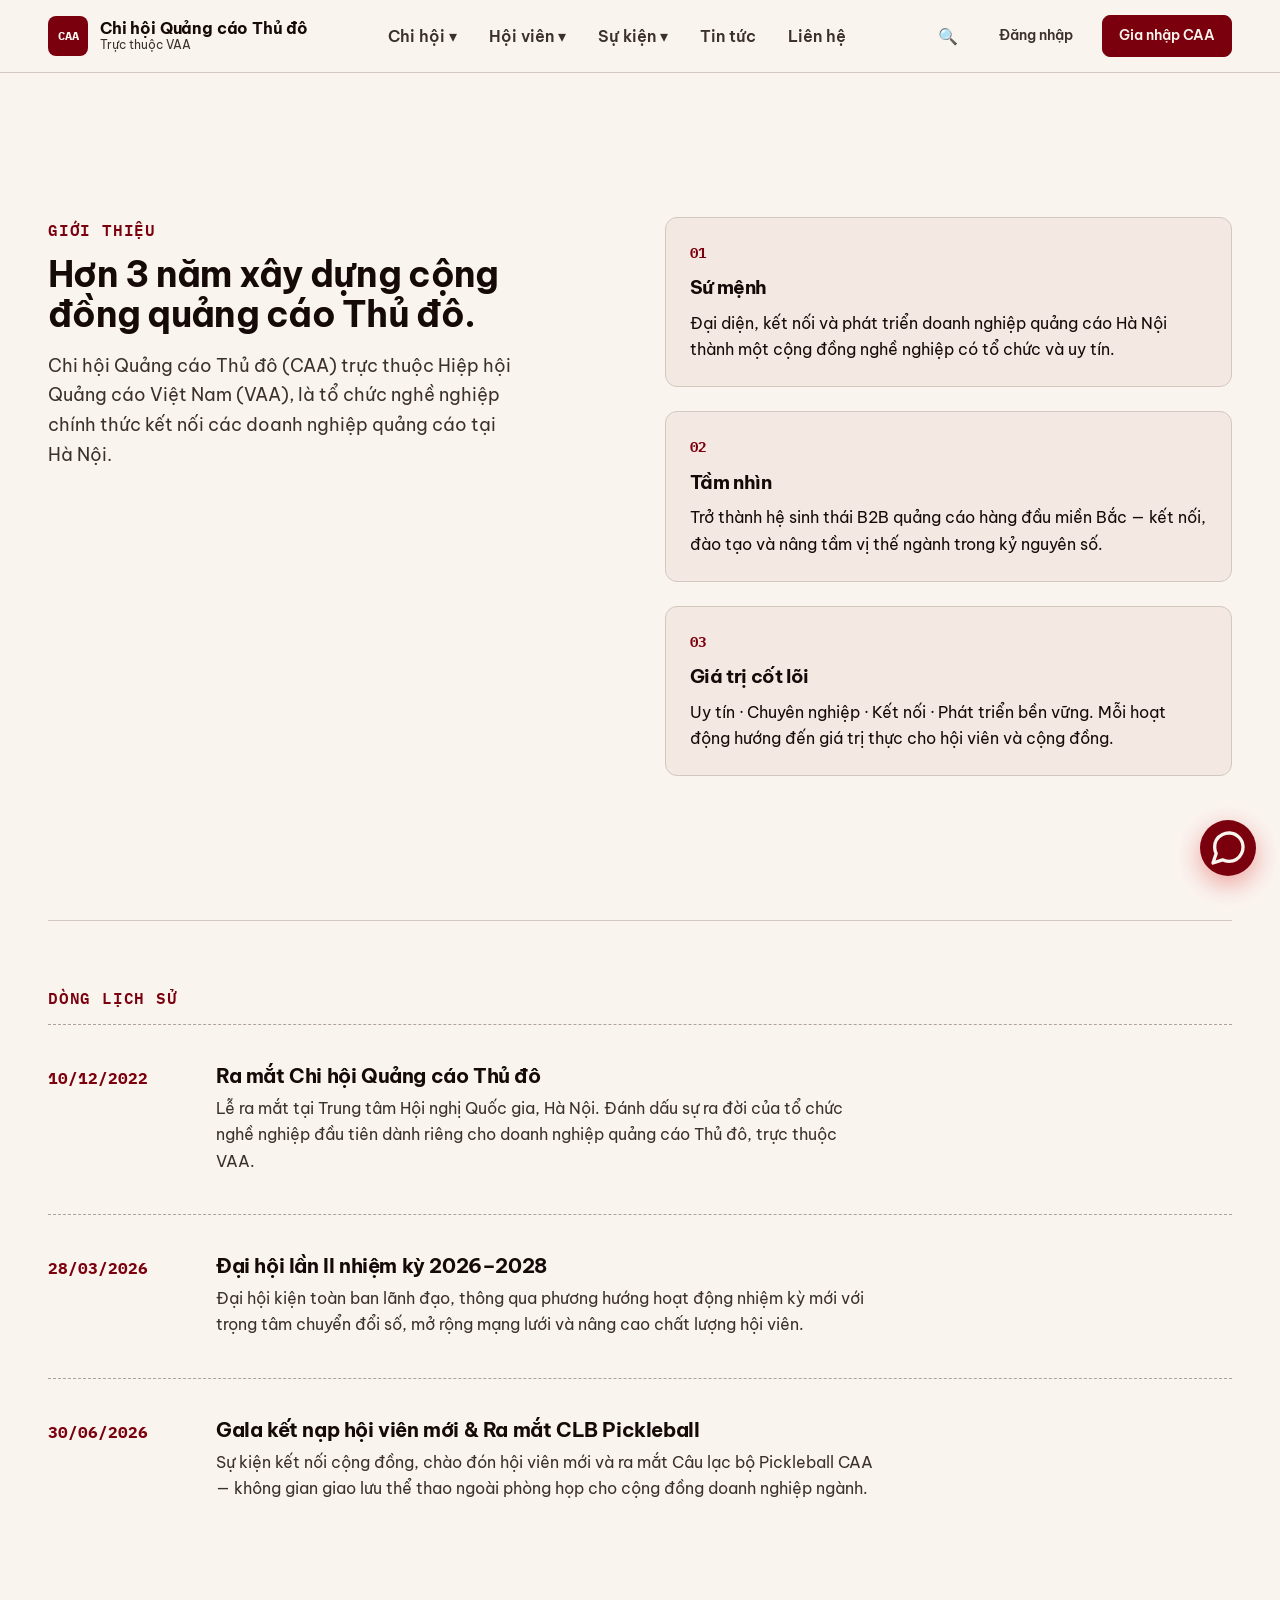
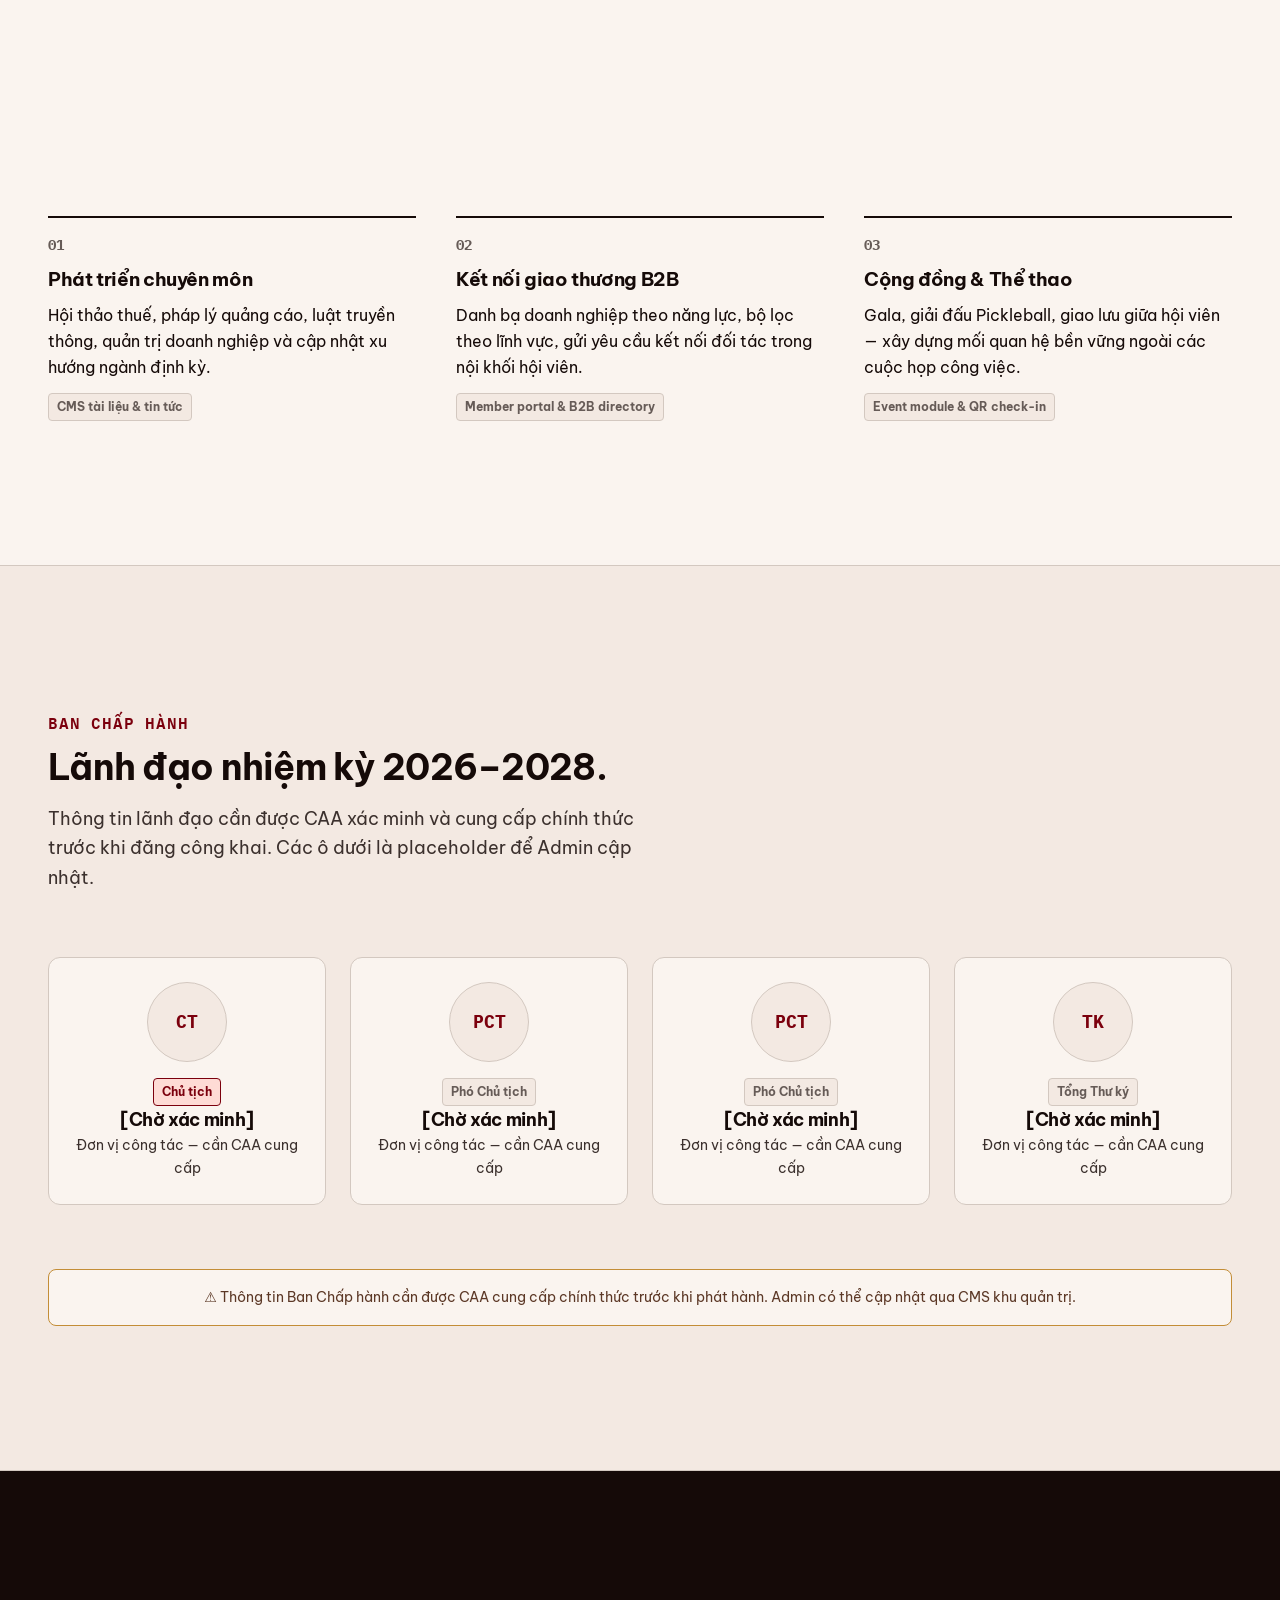
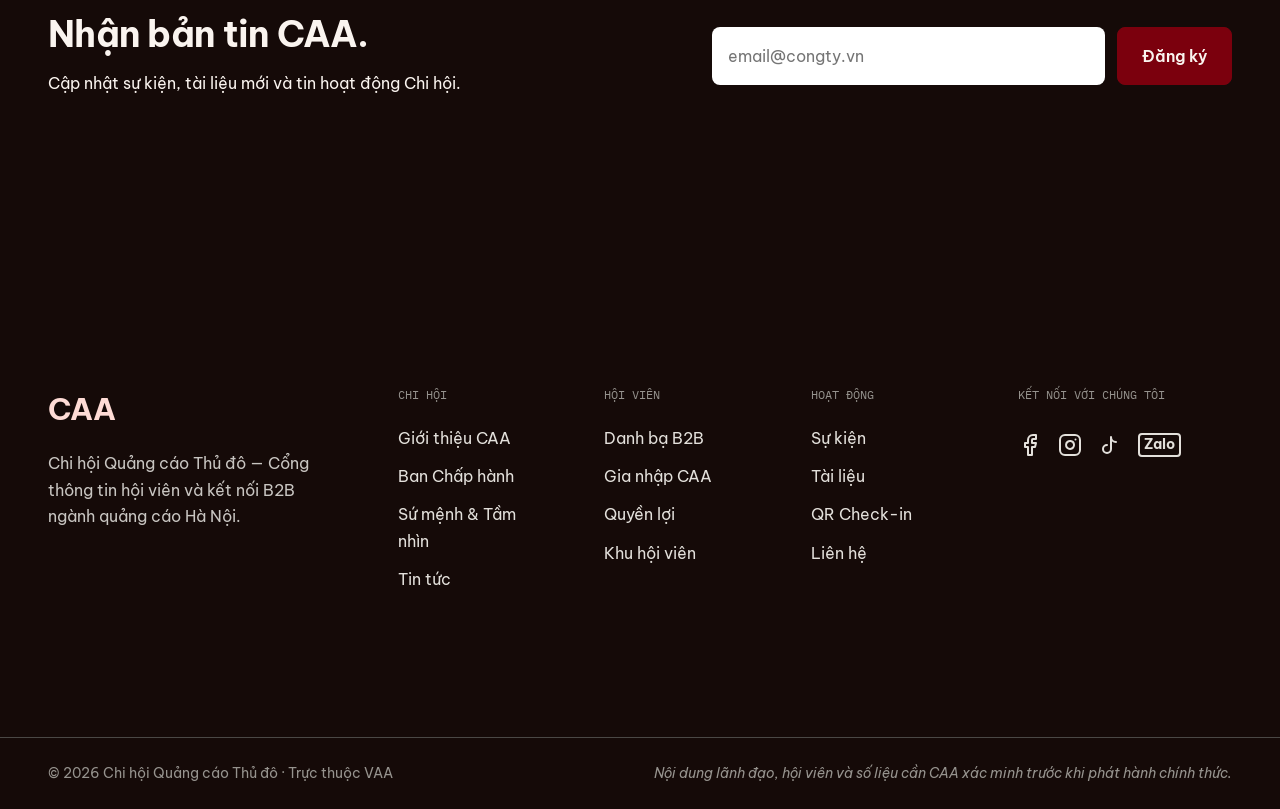
==== about.html @ 28ab3e52 "Initial commit" ====
﻿<!doctype html>
<html lang="vi">
<head>
  <meta charset="utf-8" />
  <meta name="viewport" content="width=device-width, initial-scale=1, viewport-fit=cover" />
  <title>Chi hội Quảng cáo Thủ đô (CAA) — Cổng thông tin & Mạng lưới B2B</title>
  <meta name="description" content="Nền tảng chính thức cho hội viên CAA — đăng ký hội viên, tìm đối tác B2B, quản lý sự kiện và tài liệu nội bộ ngành quảng cáo Hà Nội." />
  
  <meta property="og:title" content="Chi hội Quảng cáo Thủ đô (CAA)" />
  <meta property="og:description" content="Kết nối cộng đồng doanh nghiệp quảng cáo tại Thủ đô qua mạng lưới hội viên B2B." />
  <link rel="preconnect" href="https://fonts.googleapis.com" />
  <link rel="preconnect" href="https://fonts.gstatic.com" crossorigin />
  <link rel="preload" href="https://fonts.googleapis.com/css2?family=Be+Vietnam+Pro:wght@400;500;600;700&family=IBM+Plex+Mono:wght@500;600&family=Newsreader:opsz,wght@6..72,500;6..72,700&display=swap" as="style" />
  <link rel="stylesheet" href="https://fonts.googleapis.com/css2?family=Be+Vietnam+Pro:wght@400;500;600;700&family=IBM+Plex+Mono:wght@500;600&family=Newsreader:opsz,wght@6..72,500;6..72,700&display=swap" media="print" onload="this.media='all'" />
  <noscript><link rel="stylesheet" href="https://fonts.googleapis.com/css2?family=Be+Vietnam+Pro:wght@400;500;600;700&family=IBM+Plex+Mono:wght@500;600&family=Newsreader:opsz,wght@6..72,500;6..72,700&display=swap" /></noscript>
  
  <link rel="stylesheet" href="assets/css/tokens.min.css" />
  <link rel="stylesheet" href="assets/css/styles.min.css" />
  <script type="application/ld+json">
    {
      "@context": "https://schema.org",
      "@type": "Organization",
      "name": "Chi hội Quảng cáo Thủ đô",
      "alternateName": "CAA",
      "parentOrganization": {
        "@type": "Organization",
        "name": "Hiệp hội Quảng cáo Việt Nam"
      },
      "areaServed": "Hà Nội, Việt Nam",
      "description": "Tổ chức kết nối cộng đồng doanh nghiệp quảng cáo tại Thủ đô."
    }
  </script>
</head>
<body data-role="guest">

  <header class="nav" id="site-nav" data-nav>
    <div class="nav-inner page-wrap">
      <!-- Logo -->
      <a class="nav-brand" href="index.html" aria-label="Chi hội Quảng cáo Thủ đô">
        <span class="brand-logo" aria-hidden="true">CAA</span>
        <span class="brand-name">
          <strong>Chi hội Quảng cáo Thủ đô</strong>
          <span class="brand-sub">Trực thuộc VAA</span>
        </span>
      </a>

      <!-- Desktop Nav -->
      <nav class="nav-links" aria-label="Điều hướng chính">
        <button class="nav-link" type="button" data-mega="about" aria-expanded="false" aria-haspopup="true">Chi hội ▾</button>
        <button class="nav-link" type="button" data-mega="members" aria-expanded="false" aria-haspopup="true">Hội viên ▾</button>
        <button class="nav-link" type="button" data-mega="events" aria-expanded="false" aria-haspopup="true">Sự kiện ▾</button>
        <a class="nav-link" href="news.html">Tin tức</a>
        <a class="nav-link" href="contact.html">Liên hệ</a>
      </nav>

      <!-- Nav End -->
      <div class="nav-end">
        <button class="search-btn btn btn-ghost btn-icon" type="button" aria-label="Tìm kiếm" data-open-search>🔍</button>
        <button class="login-btn btn btn-ghost btn-sm" type="button" data-open-login>Đăng nhập</button>
        <a class="btn btn-primary btn-sm join-btn" href="join.html">Gia nhập CAA</a>
        <button class="mobile-toggle btn btn-ghost btn-icon" type="button" aria-label="Menu" aria-expanded="false" aria-controls="mobile-drawer">☰</button>
      </div>
    </div>

    <!-- Mega: Chi hội -->
    <div class="mega" data-mega-panel="about" hidden>
      <div class="mega-inner page-wrap">
        <div class="mega-col">
          <p class="mega-col-head">Tổ chức</p>
          <a class="mega-item" href="about.html">
            <span class="mega-item-icon">LS</span>
            <span><strong>Lịch sử CAA</strong><small>Ra mắt 2022 · Đại hội II 2026</small></span>
          </a>
          <a class="mega-item" href="about.html#leadership">
            <span class="mega-item-icon">BCH</span>
            <span><strong>Ban Chấp hành</strong><small>Lãnh đạo nhiệm kỳ 2026–2028</small></span>
          </a>
          <a class="mega-item" href="about.html#mission">
            <span class="mega-item-icon">SM</span>
            <span><strong>Sứ mệnh & Tầm nhìn</strong><small>Ba trụ cột hoạt động</small></span>
          </a>
        </div>
        <div class="mega-col">
          <p class="mega-col-head">Hoạt động</p>
          <a class="mega-item" href="news.html">
            <span class="mega-item-icon">TN</span>
            <span><strong>Tin Chi hội</strong><small>Hoạt động, phong trào, hội thảo</small></span>
          </a>
          <a class="mega-item" href="events.html">
            <span class="mega-item-icon">SK</span>
            <span><strong>Sự kiện nổi bật</strong><small>Pickleball, Gala, Đại hội</small></span>
          </a>
        </div>
        <div class="mega-feature">
          <strong>Đại hội lần II · 2026–2028</strong>
          <span>Nhiệm kỳ mới với trọng tâm chuyển đổi số và mở rộng mạng lưới hội viên B2B.</span>
        </div>
      </div>
    </div>

    <!-- Mega: Hội viên -->
    <div class="mega" data-mega-panel="members" hidden>
      <div class="mega-inner page-wrap">
        <div class="mega-col">
          <p class="mega-col-head">Danh bạ</p>
          <a class="mega-item" href="directory.html">
            <span class="mega-item-icon">B2B</span>
            <span><strong>Danh bạ B2B</strong><small>Lọc theo OOH, Digital, In ấn, Event</small></span>
          </a>
          <a class="mega-item" href="portal.html">
            <span class="mega-item-icon">ID</span>
            <span><strong>Khu hội viên</strong><small>Dashboard, hồ sơ, tài liệu nội bộ</small></span>
          </a>
        </div>
        <div class="mega-col">
          <p class="mega-col-head">Gia nhập</p>
          <a class="mega-item" href="join.html">
            <span class="mega-item-icon">GN</span>
            <span><strong>Đăng ký hội viên</strong><small>Form nhiều bước, tự chuyển khi hợp lệ</small></span>
          </a>
          <a class="mega-item" href="join.html#benefits">
            <span class="mega-item-icon">QL</span>
            <span><strong>Quyền lợi hội viên</strong><small>6 nhóm quyền lợi thiết thực</small></span>
          </a>
        </div>
        <div class="mega-feature">
          <strong>Danh bạ B2B nội khối</strong>
          <span>Hội viên đăng nhập để xem thông tin liên hệ đầy đủ và gửi yêu cầu kết nối đối tác.</span>
        </div>
      </div>
    </div>

    <!-- Mega: Sự kiện -->
    <div class="mega" data-mega-panel="events" hidden>
      <div class="mega-inner page-wrap">
        <div class="mega-col">
          <p class="mega-col-head">Sự kiện</p>
          <a class="mega-item" href="events.html">
            <span class="mega-item-icon">LCH</span>
            <span><strong>Lịch sự kiện</strong><small>Hội thảo, Đại hội, Gala, Pickleball</small></span>
          </a>
          <a class="mega-item" href="events.html#checkin">
            <span class="mega-item-icon">QR</span>
            <span><strong>QR Check-in</strong><small>Mô phỏng check-in tại sự kiện</small></span>
          </a>
        </div>
        <div class="mega-col">
          <p class="mega-col-head">Sau sự kiện</p>
          <a class="mega-item" href="news.html">
            <span class="mega-item-icon">ALB</span>
            <span><strong>Album hoạt động</strong><small>Hình ảnh và nội dung sau sự kiện</small></span>
          </a>
          <a class="mega-item" href="docs.html">
            <span class="mega-item-icon">TL</span>
            <span><strong>Tài liệu sự kiện</strong><small>Slide, video, tài liệu tham khảo</small></span>
          </a>
        </div>
        <div class="mega-feature">
          <strong>QR Check-in thông minh</strong>
          <span>Mỗi đăng ký nhận mã QR riêng. Event Staff quét mã, hệ thống ghi nhận và audit log.</span>
        </div>
      </div>
    </div>

    <!-- Mobile Drawer -->
    <div class="mobile-drawer" id="mobile-drawer" hidden>
        <nav aria-label="Menu di động">
          <details class="mobile-nav-group">
            <summary>Chi hội</summary>
            <div class="mobile-nav-sub">
              <a href="about.html">Lịch sử CAA</a>
              <a href="about.html#leadership">Ban Chấp hành</a>
              <a href="about.html#mission">Sứ mệnh & Tầm nhìn</a>
            </div>
          </details>
          <details class="mobile-nav-group">
            <summary>Hội viên</summary>
            <div class="mobile-nav-sub">
              <a href="directory.html">Danh bạ B2B</a>
              <a href="join.html">Gia nhập CAA</a>
              <a href="join.html#benefits">Quyền lợi hội viên</a>
              <a href="portal.html">Khu vực nội bộ</a>
            </div>
          </details>
          <details class="mobile-nav-group">
            <summary>Hoạt động & Sự kiện</summary>
            <div class="mobile-nav-sub">
              <a href="events.html">Sự kiện nổi bật</a>
              <a href="news.html">Tin tức Chi hội</a>
              <a href="docs.html">Tài liệu chuyên ngành</a>
            </div>
          </details>
          <a href="contact.html">Liên hệ Ban thư ký</a>
          <button type="button" data-open-login class="btn btn-secondary btn-wide" style="margin-top: 1rem;">Đăng nhập</button>
        </nav>
      </div>
  </header>
  <div class="nav-scrim" data-scrim hidden></div>

  <main id="main">
<section class="section" id="about">
      <div class="page-wrap">
        <div class="about-grid">
          <div class="about-left">
            <span class="section-label" data-reveal>Giới thiệu</span>
            <h2 class="section-title" data-reveal data-delay="1">Hơn 3 năm xây dựng cộng đồng quảng cáo Thủ đô.</h2>
            <p class="section-desc" data-reveal data-delay="2">Chi hội Quảng cáo Thủ đô (CAA) trực thuộc Hiệp hội Quảng cáo Việt Nam (VAA), là tổ chức nghề nghiệp chính thức kết nối các doanh nghiệp quảng cáo tại Hà Nội.</p>
          </div>
          <div class="about-right" id="mission">
            <div class="mission-trio">
              <article class="mission-card" data-reveal data-delay="1">
                <span class="mission-icon">01</span>
                <h3>Sứ mệnh</h3>
                <p>Đại diện, kết nối và phát triển doanh nghiệp quảng cáo Hà Nội thành một cộng đồng nghề nghiệp có tổ chức và uy tín.</p>
              </article>
              <article class="mission-card" data-reveal data-delay="2">
                <span class="mission-icon">02</span>
                <h3>Tầm nhìn</h3>
                <p>Trở thành hệ sinh thái B2B quảng cáo hàng đầu miền Bắc — kết nối, đào tạo và nâng tầm vị thế ngành trong kỷ nguyên số.</p>
              </article>
              <article class="mission-card" data-reveal data-delay="3">
                <span class="mission-icon">03</span>
                <h3>Giá trị cốt lõi</h3>
                <p>Uy tín · Chuyên nghiệp · Kết nối · Phát triển bền vững. Mỗi hoạt động hướng đến giá trị thực cho hội viên và cộng đồng.</p>
              </article>
            </div>
          </div>
        </div>

        <div class="timeline-block" data-reveal>
          <p class="section-label">Dòng lịch sử</p>
          <ol class="timeline-list">
            <li class="tl-item">
              <span class="tl-date tnum">10/12/2022</span>
              <div class="tl-body">
                <h4>Ra mắt Chi hội Quảng cáo Thủ đô</h4>
                <p>Lễ ra mắt tại Trung tâm Hội nghị Quốc gia, Hà Nội. Đánh dấu sự ra đời của tổ chức nghề nghiệp đầu tiên dành riêng cho doanh nghiệp quảng cáo Thủ đô, trực thuộc VAA.</p>
              </div>
            </li>
            <li class="tl-item">
              <span class="tl-date tnum">28/03/2026</span>
              <div class="tl-body">
                <h4>Đại hội lần II nhiệm kỳ 2026–2028</h4>
                <p>Đại hội kiện toàn ban lãnh đạo, thông qua phương hướng hoạt động nhiệm kỳ mới với trọng tâm chuyển đổi số, mở rộng mạng lưới và nâng cao chất lượng hội viên.</p>
              </div>
            </li>
            <li class="tl-item">
              <span class="tl-date tnum">30/06/2026</span>
              <div class="tl-body">
                <h4>Gala kết nạp hội viên mới & Ra mắt CLB Pickleball</h4>
                <p>Sự kiện kết nối cộng đồng, chào đón hội viên mới và ra mắt Câu lạc bộ Pickleball CAA — không gian giao lưu thể thao ngoài phòng họp cho cộng đồng doanh nghiệp ngành.</p>
              </div>
            </li>
          </ol>
        </div>

        <div class="pillars-section">
          <p class="section-label" data-reveal>Ba trụ cột hoạt động</p>
          <div class="pillars-grid">
            <article class="pillar-card" data-reveal data-delay="1">
              <div class="pillar-num">01</div>
              <h3>Phát triển chuyên môn</h3>
              <p>Hội thảo thuế, pháp lý quảng cáo, luật truyền thông, quản trị doanh nghiệp và cập nhật xu hướng ngành định kỳ.</p>
              <span class="badge badge-default">CMS tài liệu & tin tức</span>
            </article>
            <article class="pillar-card" data-reveal data-delay="2">
              <div class="pillar-num">02</div>
              <h3>Kết nối giao thương B2B</h3>
              <p>Danh bạ doanh nghiệp theo năng lực, bộ lọc theo lĩnh vực, gửi yêu cầu kết nối đối tác trong nội khối hội viên.</p>
              <span class="badge badge-default">Member portal & B2B directory</span>
            </article>
            <article class="pillar-card" data-reveal data-delay="3">
              <div class="pillar-num">03</div>
              <h3>Cộng đồng & Thể thao</h3>
              <p>Gala, giải đấu Pickleball, giao lưu giữa hội viên — xây dựng mối quan hệ bền vững ngoài các cuộc họp công việc.</p>
              <span class="badge badge-default">Event module & QR check-in</span>
            </article>
          </div>
        </div>
      </div>
    </section>
<section class="section section--alt" id="leadership">
      <div class="page-wrap">
        <div class="section-head">
          <span class="section-label" data-reveal>Ban Chấp hành</span>
          <h2 class="section-title" data-reveal data-delay="1">Lãnh đạo nhiệm kỳ 2026–2028.</h2>
          <p class="section-desc" data-reveal data-delay="2">Thông tin lãnh đạo cần được CAA xác minh và cung cấp chính thức trước khi đăng công khai. Các ô dưới là placeholder để Admin cập nhật.</p>
        </div>
        <div class="leaders-grid">
          <article class="leader-card" data-reveal data-delay="1">
            <div class="leader-avatar" aria-hidden="true">CT</div>
            <div class="leader-info">
              <span class="badge badge-red">Chủ tịch</span>
              <h3 class="leader-name">[Chờ xác minh]</h3>
              <p class="leader-org">Đơn vị công tác — cần CAA cung cấp</p>
            </div>
          </article>
          <article class="leader-card" data-reveal data-delay="2">
            <div class="leader-avatar" aria-hidden="true">PCT</div>
            <div class="leader-info">
              <span class="badge badge-default">Phó Chủ tịch</span>
              <h3 class="leader-name">[Chờ xác minh]</h3>
              <p class="leader-org">Đơn vị công tác — cần CAA cung cấp</p>
            </div>
          </article>
          <article class="leader-card" data-reveal data-delay="3">
            <div class="leader-avatar" aria-hidden="true">PCT</div>
            <div class="leader-info">
              <span class="badge badge-default">Phó Chủ tịch</span>
              <h3 class="leader-name">[Chờ xác minh]</h3>
              <p class="leader-org">Đơn vị công tác — cần CAA cung cấp</p>
            </div>
          </article>
          <article class="leader-card" data-reveal data-delay="4">
            <div class="leader-avatar" aria-hidden="true">TK</div>
            <div class="leader-info">
              <span class="badge badge-default">Tổng Thư ký</span>
              <h3 class="leader-name">[Chờ xác minh]</h3>
              <p class="leader-org">Đơn vị công tác — cần CAA cung cấp</p>
            </div>
          </article>
        </div>
        <div class="leadership-note" data-reveal>
          ⚠ Thông tin Ban Chấp hành cần được CAA cung cấp chính thức trước khi phát hành. Admin có thể cập nhật qua CMS khu quản trị.
        </div>
      </div>
    </section>
<section class="section section--dark" id="newsletter">
      <div class="page-wrap newsletter-inner">
        <div>
          <h2 class="section-title">Nhận bản tin CAA.</h2>
          <p>Cập nhật sự kiện, tài liệu mới và tin hoạt động Chi hội.</p>
        </div>
        <form class="newsletter-form" id="newsletter-form">
          <label for="nl-email" class="sr-only">Email nhận bản tin</label>
          <input class="newsletter-input" id="nl-email" type="email" placeholder="email@congty.vn" required />
          <button class="btn btn-primary" type="submit">Đăng ký</button>
        </form>
      </div>
    </section>
</main>
<footer class="footer" id="footer">
    <div class="footer-inner page-wrap">
      <div class="footer-brand">
        <p class="footer-wordmark">CAA</p>
        <p class="footer-tagline">Chi hội Quảng cáo Thủ đô — Cổng thông tin hội viên và kết nối B2B ngành quảng cáo Hà Nội.</p>
      </div>
      <nav class="footer-nav-col" aria-label="Về Chi hội">
        <p class="footer-nav-head">Chi hội</p>
        <a href="about.html">Giới thiệu CAA</a>
        <a href="about.html#leadership">Ban Chấp hành</a>
        <a href="about.html#mission">Sứ mệnh & Tầm nhìn</a>
        <a href="news.html">Tin tức</a>
      </nav>
      <nav class="footer-nav-col" aria-label="Hội viên">
        <p class="footer-nav-head">Hội viên</p>
        <a href="directory.html">Danh bạ B2B</a>
        <a href="join.html">Gia nhập CAA</a>
        <a href="join.html#benefits">Quyền lợi</a>
        <a href="portal.html">Khu hội viên</a>
      </nav>
      <nav class="footer-nav-col" aria-label="Hoạt động">
        <p class="footer-nav-head">Hoạt động</p>
        <a href="events.html">Sự kiện</a>
        <a href="docs.html">Tài liệu</a>
        <a href="events.html#checkin">QR Check-in</a>
        <a href="contact.html">Liên hệ</a>
      </nav>
        <nav class="footer-nav-col" aria-label="Kết nối với chúng tôi">
          <p class="footer-nav-head">Kết nối với chúng tôi</p>
          <div style="display: flex; gap: var(--s-md); margin-top: var(--s-xs);">
            <a href="#" aria-label="Facebook" style="display: inline-flex; color: #e3e0db;">
              <svg width="24" height="24" viewBox="0 0 24 24" fill="none" stroke="currentColor" stroke-width="2" stroke-linecap="round" stroke-linejoin="round"><path d="M18 2h-3a5 5 0 0 0-5 5v3H7v4h3v8h4v-8h3l1-4h-4V7a1 1 0 0 1 1-1h3z"></path></svg>
            </a>
            <a href="#" aria-label="Instagram" style="display: inline-flex; color: #e3e0db;">
              <svg width="24" height="24" viewBox="0 0 24 24" fill="none" stroke="currentColor" stroke-width="2" stroke-linecap="round" stroke-linejoin="round"><rect x="2" y="2" width="20" height="20" rx="5" ry="5"></rect><path d="M16 11.37A4 4 0 1 1 12.63 8 4 4 0 0 1 16 11.37z"></path><line x1="17.5" y1="6.5" x2="17.51" y2="6.5"></line></svg>
            </a>
            <a href="#" aria-label="TikTok" style="display: inline-flex; color: #e3e0db;">
              <svg width="24" height="24" viewBox="0 0 24 24" fill="none" stroke="currentColor" stroke-width="2" stroke-linecap="round" stroke-linejoin="round"><path d="M9 12a4 4 0 1 0 4 4V4a5 5 0 0 0 5 5"></path></svg>
            </a>
            <a href="#" aria-label="Zalo" style="display: inline-flex; color: #e3e0db; align-items: center; justify-content: center; font-weight: 700; font-size: 14px; border: 2px solid currentColor; border-radius: 4px; padding: 0 4px; height: 24px;">
              Zalo
            </a>
          </div>
        </nav>
    </div>
    <div class="footer-bottom page-wrap">
      <span>© 2026 Chi hội Quảng cáo Thủ đô · Trực thuộc VAA</span>
      <span class="footer-note">Nội dung lãnh đạo, hội viên và số liệu cần CAA xác minh trước khi phát hành chính thức.</span>
    </div>
  </footer>
<!-- DIALOGS -->
    <dialog class="dialog-box" id="login-dialog">
  <div class="dialog-inner">
    <div class="dialog-head">
      <span class="section-label" id="auth-label">Đăng nhập</span>
      <button type="button" class="dialog-close btn btn-ghost btn-icon" aria-label="Đóng">×</button>
    </div>
    
    <!-- VIEW: LOGIN -->
    <form id="view-login" class="auth-view active">
      <h2>Chào mừng trở lại.</h2>
      <p>Đăng nhập bằng tài khoản hội viên để truy cập cổng thông tin nội bộ CAA.</p>
      
      <div style="display: flex; flex-direction: column; gap: var(--s-md); margin-block: var(--s-lg);">
        <label class="field">
          <span style="font-weight: 600;">Email</span>
          <input type="email" id="login-email" placeholder="hoivien@congty.vn" required class="field-input" />
        </label>
        <label class="field">
          <span style="font-weight: 600;">Mật khẩu</span>
          <input type="password" id="login-pass" required class="field-input" />
        </label>
      </div>
      
      <button type="submit" class="btn btn-primary btn-wide" style="justify-content: center;">Đăng nhập</button>
      
      <div style="display: flex; justify-content: space-between; margin-top: var(--s-md); font-size: var(--t-sm);">
        <a href="#" class="auth-link" data-goto="forgot">Quên mật khẩu?</a>
        <a href="#" class="auth-link" data-goto="register">Chưa có tài khoản? Đăng ký</a>
      </div>
      
      <div style="margin-top: var(--s-lg); padding-top: var(--s-md); border-top: 1px dashed var(--c-border); text-align: center;">
        <p style="font-size: var(--t-xs); color: var(--c-ink-3); margin-bottom: var(--s-xs);">[Mô phỏng phân quyền nhanh]</p>
        <div style="display: flex; gap: var(--s-xs); justify-content: center; flex-wrap: wrap;">
          <button type="button" class="btn btn-ghost btn-sm" data-set-role="guest">Khách</button>
          <button type="button" class="btn btn-ghost btn-sm" data-set-role="member">Hội viên</button>
          
        </div>
      </div>
    </form>

    <!-- VIEW: REGISTER -->
    <form id="view-register" class="auth-view" style="display:none;">
      <h2>Tạo tài khoản.</h2>
      <p>Đăng ký tài khoản bằng Email doanh nghiệp.</p>
      <div style="display: flex; flex-direction: column; gap: var(--s-md); margin-block: var(--s-lg);">
        <label class="field">
          <span style="font-weight: 600;">Email</span>
          <input type="email" id="reg-email" required class="field-input" placeholder="email@congty.vn" />
        </label>
        <label class="field">
          <span style="font-weight: 600;">Mật khẩu</span>
          <input type="password" required minlength="6" class="field-input" placeholder="Tối thiểu 6 ký tự" />
        </label>
      </div>
      <button type="submit" class="btn btn-primary btn-wide" style="justify-content: center;">Tạo tài khoản</button>
      <div style="text-align: center; margin-top: var(--s-md); font-size: var(--t-sm);">
        <a href="#" class="auth-link" data-goto="login">Đã có tài khoản? Đăng nhập</a>
      </div>
    </form>

    <!-- VIEW: FORGOT PASSWORD -->
    <form id="view-forgot" class="auth-view" style="display:none;">
      <h2>Quên mật khẩu.</h2>
      <p>Nhập email để nhận mã xác minh (OTP) đặt lại mật khẩu.</p>
      <div style="display: flex; flex-direction: column; gap: var(--s-md); margin-block: var(--s-lg);">
        <label class="field">
          <span style="font-weight: 600;">Email</span>
          <input type="email" id="forgot-email" required class="field-input" />
        </label>
      </div>
      <button type="submit" class="btn btn-primary btn-wide" style="justify-content: center;">Nhận mã xác minh</button>
      <div style="text-align: center; margin-top: var(--s-md); font-size: var(--t-sm);">
        <a href="#" class="auth-link" data-goto="login">Quay lại đăng nhập</a>
      </div>
    </form>

    <!-- VIEW: OTP VERIFICATION -->
    <form id="view-otp" class="auth-view" style="display:none;">
      <h2>Kiểm tra Hộp thư.</h2>
      <p>Hệ thống đã gửi một <strong>Liên kết xác thực bảo mật</strong> đến <strong id="otp-target-email">email</strong>.<br><br>Vui lòng mở hộp thư, bấm vào link để kích hoạt tài khoản, sau đó quay lại đây.</p>
      <div style="display: flex; flex-direction: column; gap: var(--s-md); margin-block: var(--s-lg);">
        <label class="field" style="display:none;">
          <span style="font-weight: 600;">Mã xác minh (OTP)</span>
          <input type="text" id="otp-code" required pattern="[0-9]{6}" maxlength="6" inputmode="numeric" class="field-input" placeholder="123456" style="text-align: center; font-size: var(--t-xl); letter-spacing: 0.5em; font-weight: bold;" />
        </label>
        <div id="reset-password-fields" style="display:none; flex-direction: column; gap: var(--s-md);">
          <label class="field">
            <span style="font-weight: 600;">Mật khẩu mới</span>
            <input type="password" id="reset-pass" class="field-input" />
          </label>
        </div>
      </div>
      <button type="submit" class="btn btn-primary btn-wide" style="justify-content: center;">Xác nhận</button>
      <div style="text-align: center; margin-top: var(--s-md); font-size: var(--t-sm);">
        <a href="#" class="auth-link" data-goto="login">Hủy bỏ</a>
      </div>
    </form>
  </div>
</dialog>

  <dialog class="dialog-box dialog-wide" id="profile-dialog">
    <form method="dialog" class="dialog-inner">
      <div class="dialog-head">
        <span class="section-label">Hồ sơ doanh nghiệp</span>
        <button type="button" class="dialog-close btn btn-ghost btn-icon" value="close" aria-label="Đóng">✕</button>
      </div>
      <div id="profile-dialog-content"></div>
    </form>
  </dialog>

  <dialog class="dialog-box dialog-wide" id="event-dialog">
    <form method="dialog" class="dialog-inner">
      <div class="dialog-head">
        <span class="section-label">Chi tiết sự kiện</span>
        <button type="button" class="dialog-close btn btn-ghost btn-icon" value="close" aria-label="Đóng">✕</button>
      </div>
      <div id="event-dialog-content"></div>
    </form>
  </dialog>

  <dialog class="dialog-box" id="search-dialog">
    <form method="dialog" class="dialog-inner search-dialog-inner">
      <div class="dialog-head">
        <label for="search-input" class="sr-only">Tìm kiếm</label>
        <input class="search-main-input" id="search-input" type="search" placeholder="Tìm hội viên, sự kiện, tài liệu…" autocomplete="off" />
        <button type="button" class="dialog-close btn btn-ghost btn-icon" value="close" aria-label="Đóng">✕</button>
      </div>
      <div class="search-results" id="search-results" aria-live="polite"></div>
    </form>
  </dialog>

  <div class="toast-region" id="toast-region" aria-live="polite" aria-atomic="true"></div>

  <script src="assets/js/articles_data.min.js" defer></script>
  <script src="assets/js/app.min.js" defer></script>

<!-- Floating Contact Widget -->
<div class="floating-contact" id="floating-contact">
  <div class="fc-menu">
    <a href="#" class="fc-item" aria-label="Facebook" style="color: #1877F2;">
      <svg width="22" height="22" viewBox="0 0 24 24" fill="none" stroke="currentColor" stroke-width="2" stroke-linecap="round" stroke-linejoin="round"><path d="M18 2h-3a5 5 0 0 0-5 5v3H7v4h3v8h4v-8h3l1-4h-4V7a1 1 0 0 1 1-1h3z"></path></svg>
    </a>
    <a href="#" class="fc-item" aria-label="Instagram" style="color: #E4405F;">
      <svg width="22" height="22" viewBox="0 0 24 24" fill="none" stroke="currentColor" stroke-width="2" stroke-linecap="round" stroke-linejoin="round"><rect x="2" y="2" width="20" height="20" rx="5" ry="5"></rect><path d="M16 11.37A4 4 0 1 1 12.63 8 4 4 0 0 1 16 11.37z"></path><line x1="17.5" y1="6.5" x2="17.51" y2="6.5"></line></svg>
    </a>
    <a href="#" class="fc-item" aria-label="Zalo" style="color: #0068FF;">
      <span style="font-weight: 700; font-size: 13px; font-family: sans-serif; letter-spacing: 0.5px;">Zalo</span>
    </a>
    <a href="mailto:banthuky@caa.org.vn" class="fc-item" aria-label="Email" style="color: var(--c-red);">
      <svg width="22" height="22" viewBox="0 0 24 24" fill="none" stroke="currentColor" stroke-width="2" stroke-linecap="round" stroke-linejoin="round"><path d="M4 4h16c1.1 0 2 .9 2 2v12c0 1.1-.9 2-2 2H4c-1.1 0-2-.9-2-2V6c0-1.1.9-2 2-2z"></path><polyline points="22,6 12,13 2,6"></polyline></svg>
    </a>
  </div>
  <button class="fc-toggle" aria-label="Liên hệ">
    <div class="fc-ripple"></div>
    <svg class="fc-icon-chat" width="24" height="24" viewBox="0 0 24 24" fill="none" stroke="currentColor" stroke-width="2" stroke-linecap="round" stroke-linejoin="round"><path d="M21 11.5a8.38 8.38 0 0 1-.9 3.8 8.5 8.5 0 0 1-7.6 4.7 8.38 8.38 0 0 1-3.8-.9L3 21l1.9-5.7a8.38 8.38 0 0 1-.9-3.8 8.5 8.5 0 0 1 4.7-7.6 8.38 8.38 0 0 1 3.8-.9h.5a8.48 8.48 0 0 1 8 8v.5z"></path></svg>
    <svg class="fc-icon-close" width="24" height="24" viewBox="0 0 24 24" fill="none" stroke="currentColor" stroke-width="2" stroke-linecap="round" stroke-linejoin="round"><line x1="18" y1="6" x2="6" y2="18"></line><line x1="6" y1="6" x2="18" y2="18"></line></svg>
  </button>
</div>
</body>
</html>
---- assets/css/tokens.min.css ----
:root{--font-display:"Be Vietnam Pro","IBM Plex Sans",ui-sans-serif,system-ui,sans-serif;--font-body:"Be Vietnam Pro","IBM Plex Sans",ui-sans-serif,system-ui,sans-serif;--font-serif:"Newsreader",ui-serif,Georgia,serif;--font-mono:"IBM Plex Mono",ui-monospace,SFMono-Regular,monospace;--c-bg:oklch(97% 0.010 60);--c-bg-2:oklch(94% 0.014 60);--c-bg-3:oklch(90% 0.016 60);--c-ink:oklch(16% 0.020 30);--c-ink-2:oklch(32% 0.018 35);--c-ink-3:oklch(48% 0.016 40);--c-border:oklch(84% 0.016 60);--c-border-2:oklch(72% 0.020 55);--c-red:oklch(36% 0.155 24);--c-red-2:oklch(50% 0.148 28);--c-red-soft:oklch(92% 0.040 30);--c-red-ink:oklch(97% 0.010 60);--c-gold:oklch(68% 0.120 75);--c-blue:oklch(44% 0.100 245);--c-green:oklch(46% 0.115 148);--c-success:oklch(44% 0.120 148);--c-warning:oklch(62% 0.130 75);--c-error:oklch(50% 0.175 25);--c-focus:oklch(56% 0.160 250);--c-scrim:oklch(16% 0.020 30 / 0.40);--c-shadow:oklch(16% 0.020 30 / 0.10);--s-3xs:0.125rem;--s-2xs:0.25rem;--s-xs:0.5rem;--s-sm:0.75rem;--s-md:1rem;--s-lg:1.5rem;--s-xl:2.5rem;--s-2xl:4rem;--s-3xl:6rem;--s-4xl:9rem;--t-xs:0.75rem;--t-sm:0.875rem;--t-md:1rem;--t-lg:1.125rem;--t-xl:1.25rem;--t-2xl:1.5rem;--t-3xl:1.875rem;--t-4xl:2.25rem;--t-5xl:3rem;--t-disp:clamp(2.8rem, 5vw + 1rem, 5rem);--r-xs:0.25rem;--r-sm:0.5rem;--r-md:0.75rem;--r-lg:1rem;--r-xl:1.5rem;--r-full:9999px;--border:1px;--page-max:80rem;--page-gutter:clamp(1rem, 4vw, 3rem);--ease:cubic-bezier(0.16, 1, 0.3, 1);--ease-in:cubic-bezier(0.7, 0, 0.84, 0);--dur-xs:80ms;--dur-sm:180ms;--dur-md:320ms;--dur-lg:480ms;--z-base:1;--z-raised:10;--z-dropdown:100;--z-sticky:200;--z-modal:400;--z-toast:500}
---- assets/css/styles.min.css ----
*,::after,::before{box-sizing:border-box}html{overflow-x:clip;scroll-behavior:smooth;-webkit-text-size-adjust:\n text-size-adjust: 100%}body{margin:0;overflow-x:clip;max-width:100vw;background:var(--c-bg);color:var(--c-ink);font-family:var(--font-body);font-size:var(--t-md);line-height:1.65;-webkit-font-smoothing:antialiased}img,svg,video{display:block;max-width:100%}a{color:inherit;text-underline-offset:0.2em}button,input,select,textarea{font:inherit}button{cursor:pointer;color:inherit}:focus{outline:0}:focus-visible{outline:2px solid var(--c-focus);outline-offset:3px}::selection{background:var(--c-red-soft)}h1,h2,h3,h4,h5,h6,p{margin:0}h1,h2,h3,h4{font-family:var(--font-display);font-weight:700;line-height:1.1;letter-spacing:-.02em}ol[class],ul[class]{list-style:none;padding:0;margin:0}.sr-only{position:absolute;width:1px;height:1px;padding:0;margin:-1px;overflow:hidden;clip:rect(0,0,0,0);white-space:nowrap;border:0}.tnum{font-variant-numeric:tabular-nums}.page-wrap{width:min(100%,var(--page-max));margin-inline:auto;padding-inline:var(--page-gutter)}.section{padding-block:var(--s-4xl)}.section+.section{border-top:var(--border) solid var(--c-border)}.section--alt{background:var(--c-bg-2)}.section--dark{background:var(--c-ink);color:var(--c-bg)}.section-head{max-width:56ch;margin-bottom:var(--s-2xl)}.section-label{display:block;font-family:var(--font-mono);font-size:var(--t-md);font-weight:600;letter-spacing:.05em;text-transform:uppercase;color:var(--c-red);margin-bottom:var(--s-sm)}.section-title{font-size:clamp(var(--t-3xl), 4vw, var(--t-4xl));margin-bottom:var(--s-md)}.section-desc{color:var(--c-ink-2);font-size:var(--t-lg);max-width:60ch}.btn{display:inline-flex;align-items:center;justify-content:center;gap:var(--s-xs);min-height:44px;padding:var(--s-sm) var(--s-lg);border:var(--border) solid transparent;border-radius:var(--r-sm);font-weight:600;font-size:var(--t-md);text-decoration:none;white-space:nowrap;transition:background var(--dur-sm) var(--ease),color var(--dur-sm) var(--ease),border-color var(--dur-sm) var(--ease),transform var(--dur-xs)}.btn:active{transform:translateY(1px)}.btn:disabled{opacity:.5;pointer-events:none}.btn-primary{background:var(--c-red);border-color:var(--c-red);color:var(--c-red-ink)}.btn-primary:hover{background:var(--c-ink);border-color:var(--c-ink)}.btn-secondary{background:0 0;border-color:var(--c-border-2);color:var(--c-ink)}.btn-secondary:hover{border-color:var(--c-ink);background:var(--c-bg-2)}.btn-ghost{background:0 0;border-color:transparent;color:var(--c-ink-2);padding-inline:var(--s-sm)}.btn-ghost:hover{color:var(--c-ink);background:var(--c-bg-2)}.btn-sm{min-height:36px;padding:var(--s-xs) var(--s-md);font-size:var(--t-sm)}.btn-lg{min-height:52px;padding:var(--s-md) var(--s-xl);font-size:var(--t-lg)}.btn-icon{min-width:44px;padding-inline:0;justify-content:center}.btn-wide{width:100%;justify-content:center}.badge{display:inline-flex;align-items:center;height:1.75rem;padding-inline:var(--s-xs);border-radius:var(--r-xs);font-size:var(--t-xs);font-weight:700;border:var(--border) solid transparent;white-space:nowrap}.badge-default{background:var(--c-bg-2);border-color:var(--c-border);color:var(--c-ink-3)}.badge-red{background:var(--c-red-soft);border-color:var(--c-red);color:var(--c-red)}.badge-green{background:oklch(94% .04 148);border-color:var(--c-green);color:var(--c-green)}.badge-yellow{background:oklch(96% .04 75);border-color:var(--c-gold);color:#5c3826}.badge-blue{background:oklch(94% .04 245);border-color:var(--c-blue);color:var(--c-blue)}.nav{position:sticky;top:0;z-index:var(--z-sticky);background:color-mix(in srgb,var(--c-bg) 80%,transparent);-webkit-backdrop-filter:blur(12px);backdrop-filter:blur(12px);border-bottom:var(--border) solid var(--c-border);transition:transform var(--dur-md) var(--ease)}.nav--hidden{transform:translateY(-100%)}.nav-inner{display:flex;align-items:center;justify-content:space-between;height:4.5rem}.nav-brand{display:flex;align-items:center;gap:var(--s-sm);text-decoration:none}.brand-logo{width:2.5rem;height:2.5rem;background:var(--c-red);color:var(--c-bg);font-family:var(--font-mono);font-weight:700;font-size:var(--t-xs);display:grid;place-items:center;border-radius:var(--r-sm)}.brand-name{display:flex;flex-direction:column;line-height:1.2}.brand-name strong{font-size:var(--t-md);letter-spacing:-.01em}.brand-sub{font-size:var(--t-xs);color:var(--c-ink-2)}.nav-links{display:flex;gap:var(--s-xs)}.nav-link{background:0 0;border:none;padding:var(--s-xs) var(--s-sm);font-weight:600;color:var(--c-ink-2);text-decoration:none;border-radius:var(--r-sm);transition:background var(--dur-xs),color var(--dur-xs)}.nav-link:hover,.nav-link[aria-expanded=true]{color:var(--c-ink);background:var(--c-bg-2)}.nav-end{display:flex;align-items:center;gap:var(--s-sm)}.mobile-toggle{display:none}.mega{position:absolute;top:100%;left:0;width:100%;background:var(--c-bg);border-bottom:var(--border) solid var(--c-border);box-shadow:0 10px 30px var(--c-shadow)}.mega[hidden]{display:none}.mega-inner{display:grid;grid-template-columns:1fr 1fr 1.2fr;gap:var(--s-2xl);padding-block:var(--s-xl)}.mega-col-head{font-family:var(--font-mono);font-size:var(--t-xs);color:var(--c-ink-3);text-transform:uppercase;margin-bottom:var(--s-md);font-weight:600}.mega-item{display:flex;gap:var(--s-md);text-decoration:none;padding:var(--s-sm) 0;align-items:flex-start}.mega-item:hover strong{color:var(--c-red)}.mega-item-icon{width:2.5rem;height:2.5rem;flex-shrink:0;background:var(--c-bg-2);border-radius:var(--r-sm);display:grid;place-items:center;font-family:var(--font-mono);font-size:var(--t-xs);font-weight:600;color:var(--c-ink-2)}.mega-item span{display:flex;flex-direction:column}.mega-item strong{transition:color var(--dur-xs)}.mega-item small{color:var(--c-ink-2);font-size:var(--t-sm);line-height:1.4;margin-top:2px}.mega-feature{background:var(--c-bg-2);padding:var(--s-lg);border-radius:var(--r-md);display:flex;flex-direction:column;gap:var(--s-xs);border:var(--border) solid var(--c-border)}.mega-feature strong{font-size:var(--t-lg)}.mega-feature span{color:var(--c-ink-2);font-size:var(--t-sm)}.nav-scrim{position:fixed;inset:0;background:var(--c-scrim);z-index:calc(var(--z-sticky) - 1);opacity:0;transition:opacity var(--dur-md);pointer-events:none}.nav-scrim.active{opacity:1;pointer-events:auto}.mobile-drawer{position:absolute;top:100%;left:0;width:100%;background:var(--c-bg);border-bottom:var(--border) solid var(--c-border);padding:var(--s-md) var(--page-gutter);display:none}.mobile-drawer:not([hidden]){display:block}.mobile-drawer nav{display:flex;flex-direction:column;gap:var(--s-md)}.mobile-nav-group summary{font-weight:600;font-size:var(--t-lg);padding-block:var(--s-xs);border-bottom:var(--border) solid var(--c-border-2);cursor:pointer;list-style:none;display:flex;justify-content:space-between;align-items:center}.mobile-nav-group summary::-webkit-details-marker{display:none}.mobile-nav-group summary::after{content:"+";font-size:var(--t-lg);font-weight:400;color:var(--c-ink-2)}.mobile-nav-group[open] summary::after{content:"−"}.mobile-nav-sub{display:flex;flex-direction:column;padding-left:var(--s-md);padding-top:var(--s-xs)}.mobile-nav-sub a{font-size:var(--t-md)!important;font-weight:500!important;border-bottom:none!important;padding-block:var(--s-2xs)!important;color:var(--c-ink-2)!important}.mobile-drawer a{text-decoration:none;font-weight:600;font-size:var(--t-lg);padding-block:var(--s-xs);border-bottom:var(--border) solid var(--c-border-2)}.hero{min-height:max(100vh,600px);display:flex;align-items:center;padding-block:var(--s-4xl)}.hero-inner{display:grid;grid-template-columns:1fr 1fr;gap:var(--s-4xl);align-items:center}.hero-copy{display:flex;flex-direction:column;align-items:flex-start;gap:var(--s-md)}.hero-title{font-size:var(--t-disp);line-height:1.05}.hero-subtitle{font-size:var(--t-xl);color:var(--c-ink-2);max-width:40ch;line-height:1.5}.hero-tags{display:flex;gap:var(--s-xs);flex-wrap:wrap;margin-top:var(--s-sm)}.hero-actions{display:flex;gap:var(--s-sm);flex-wrap:wrap;margin-top:var(--s-lg)}.hero-visual{position:relative;width:100%;aspect-ratio:1;perspective:1000px}.visual-board{position:absolute;inset:0;background:var(--c-bg-2);border:var(--border) solid var(--c-border);border-radius:var(--r-xl);display:flex;flex-direction:column;justify-content:space-between;padding:var(--s-xl);overflow:hidden}.visual-board-top{display:flex;justify-content:space-between;font-family:var(--font-mono);font-size:var(--t-sm);position:relative;z-index:5}.network-nodes{position:relative;flex:1;display:grid;place-items:center}@keyframes floatY{0%,100%{transform:translateY(0)}50%{transform:translateY(-8px)}}@keyframes floatYRev{0%,100%{transform:translateY(0)}50%{transform:translateY(8px)}}.node-wrapper{position:absolute;z-index:2}.w-center{z-index:3;animation:floatY 6s ease-in-out infinite}.w-ooh{top:10%;left:10%;animation:floatY 4s ease-in-out infinite}.w-digital{top:10%;right:10%;animation:floatYRev 4.5s ease-in-out infinite}.w-event{bottom:10%;left:20%;animation:floatYRev 5s ease-in-out infinite}.w-print{bottom:20%;right:10%;animation:floatY 5.5s ease-in-out infinite}@keyframes nodePop{0%{transform:scale(.3);opacity:0}60%{transform:scale(1.1);opacity:1}100%{transform:scale(1);opacity:1}}.node{position:relative;display:inline-flex;align-items:center;gap:8px;padding:var(--s-xs) var(--s-md);background:var(--c-bg);border:var(--border) solid var(--c-border-2);border-radius:var(--r-full);font-size:var(--t-sm);font-weight:600;box-shadow:0 4px 12px var(--c-shadow);opacity:0;transition:all .3s cubic-bezier(.25, .8, .25, 1);cursor:pointer}.n-center{background:var(--c-red);color:var(--c-bg);border-color:var(--c-red);font-size:var(--t-md);padding:var(--s-sm) var(--s-lg);animation-delay:.1s;box-shadow:0 0 0 rgba(166,28,30,0)}.w-ooh .node{animation-delay:.4s}.w-digital .node{animation-delay:.5s}.w-event .node{animation-delay:.6s}.w-print .node{animation-delay:.7s}.node:hover{transform:scale(1.1) translateY(-2px);box-shadow:0 8px 24px rgba(0,0,0,.15);border-color:var(--c-red)}.n-center:hover{transform:scale(1.05);box-shadow:0 0 24px rgba(166,28,30,.4)}@keyframes drawLine{to{stroke-dashoffset:0;opacity:.3}}.node-lines{position:absolute;inset:0;width:100%;height:100%;z-index:1;color:var(--c-border-2)}.node-lines line{stroke-dasharray:200;stroke-dashoffset:200;opacity:0;animation:drawLine 1s ease-out forwards;transition:stroke .3s,opacity .3s,stroke-width .3s}.line-ooh{animation-delay:.4s}.line-digital{animation-delay:.5s}.line-event{animation-delay:.6s}.line-print{animation-delay:.7s}.network-nodes:has(.w-digital .node:hover) .line-digital,.network-nodes:has(.w-event .node:hover) .line-event,.network-nodes:has(.w-ooh .node:hover) .line-ooh,.network-nodes:has(.w-print .node:hover) .line-print{stroke:var(--c-red);opacity:1;stroke-width:2}.network-nodes:has(.w-center .node:hover) .node-lines line{stroke:var(--c-red);opacity:.6}.visual-stats{display:grid;grid-template-columns:repeat(3,1fr);gap:var(--s-sm);text-align:center;border-top:var(--border) solid var(--c-border);padding-top:var(--s-lg);position:relative;z-index:5}.visual-stat{display:flex;flex-direction:column}.stat-num{font-size:var(--t-2xl);font-weight:700;color:var(--c-red);display:inline-block}@keyframes statPop{0%{transform:translateY(10px);opacity:0}100%{transform:translateY(0);opacity:1}}.stat-anim{opacity:0;animation:statPop .6s cubic-bezier(.34,1.56,.64,1) forwards}.delay-1{animation-delay:.8s}.delay-2{animation-delay:1s}.delay-3{animation-delay:1.2s}.visual-stat span:not(.stat-num){font-size:var(--t-xs);color:var(--c-ink-2);text-transform:uppercase;letter-spacing:.05em;margin-top:4px;opacity:0;animation:statPop .6s forwards 1.4s}.visual-note{font-size:.7rem;color:var(--c-ink-3);text-align:center;margin-top:var(--s-md);font-family:var(--font-mono);opacity:0;animation:statPop .6s forwards 1.6s}.ticker-strip{border-block:var(--border) solid var(--c-border);background:var(--c-bg-2);overflow:hidden;white-space:nowrap;padding-block:var(--s-sm)}.ticker-inner{display:flex;gap:var(--s-3xl);animation:ticker 40s linear infinite}@keyframes ticker{0%{transform:translateX(0)}100%{transform:translateX(-50%)}}.ticker-item{display:inline-flex;gap:var(--s-sm);align-items:center;font-family:var(--font-mono);font-size:var(--t-sm)}.ticker-item strong{color:var(--c-red)}.ticker-item span{color:var(--c-ink-2)}.about-grid{display:grid;grid-template-columns:1fr 1.2fr;gap:var(--s-4xl);margin-bottom:var(--s-4xl)}.mission-trio{display:grid;gap:var(--s-lg)}.mission-card{background:var(--c-bg-2);border:var(--border) solid var(--c-border);border-radius:var(--r-md);padding:var(--s-lg);display:flex;flex-direction:column;gap:var(--s-sm)}.mission-icon{font-family:var(--font-mono);font-weight:700;color:var(--c-red);font-size:var(--t-sm)}.timeline-block{padding-block:var(--s-2xl);border-top:var(--border) solid var(--c-border)}.timeline-list{display:flex;flex-direction:column;gap:0}.tl-item{display:grid;grid-template-columns:8rem 1fr;gap:var(--s-xl);padding-block:var(--s-xl);border-top:var(--border) dashed var(--c-border-2)}.tl-date{color:var(--c-red);font-weight:700;font-family:var(--font-mono)}.tl-body h4{font-size:var(--t-xl);margin-bottom:var(--s-xs)}.tl-body p{color:var(--c-ink-2);max-width:60ch}.pillars-section{margin-top:var(--s-4xl)}.pillars-grid{display:grid;grid-template-columns:repeat(3,1fr);gap:var(--s-xl);margin-top:var(--s-xl)}.pillar-card{border-top:2px solid var(--c-ink);padding-top:var(--s-md);display:flex;flex-direction:column;gap:var(--s-sm);align-items:flex-start}.pillar-num{font-family:var(--font-mono);font-weight:700;font-size:var(--t-sm);color:var(--c-ink-3)}.leaders-grid{display:grid;grid-template-columns:repeat(4,1fr);gap:var(--s-lg);margin-top:var(--s-2xl)}.leader-card{background:var(--c-bg);border:var(--border) solid var(--c-border);border-radius:var(--r-md);padding:var(--s-lg);display:flex;flex-direction:column;gap:var(--s-md);align-items:center;text-align:center;transition:transform var(--dur-sm),box-shadow var(--dur-sm)}.leader-card:hover{transform:translateY(-4px);box-shadow:0 10px 20px var(--c-shadow)}.leader-avatar{width:5rem;height:5rem;border-radius:var(--r-full);background:var(--c-bg-2);border:var(--border) solid var(--c-border);display:grid;place-items:center;font-family:var(--font-mono);font-size:var(--t-lg);color:var(--c-red);font-weight:700}.leader-info{display:flex;flex-direction:column;gap:var(--s-2xs);align-items:center}.leader-name{font-size:var(--t-lg)}.leader-org{font-size:var(--t-sm);color:var(--c-ink-2)}.leadership-note{margin-top:var(--s-2xl);padding:var(--s-md);background:var(--c-bg);border:var(--border) solid var(--c-gold);border-radius:var(--r-sm);color:#5c3826;font-size:var(--t-sm);text-align:center}.dir-toolbar{display:flex;flex-wrap:wrap;gap:var(--s-md);margin-bottom:var(--s-2xl);align-items:center}.dir-search{flex:1;min-width:250px}.dir-search input{width:100%;padding:var(--s-sm) var(--s-md);border:var(--border) solid var(--c-border-2);border-radius:var(--r-sm);font-size:var(--t-md);background:var(--c-bg)}.dir-search input:focus{border-color:var(--c-focus);outline:0;box-shadow:0 0 0 3px color-mix(in srgb,var(--c-focus) 20%,transparent)}.filter-chips{display:flex;flex-wrap:wrap;gap:var(--s-xs)}.chip{padding:var(--s-2xs) var(--s-sm);border:var(--border) solid var(--c-border-2);border-radius:var(--r-full);background:var(--c-bg);font-size:var(--t-sm);font-weight:600;color:var(--c-ink-2);transition:all var(--dur-xs)}.chip:hover{border-color:var(--c-ink);color:var(--c-ink)}.chip.active{background:var(--c-ink);border-color:var(--c-ink);color:var(--c-bg)}.dir-grid{display:grid;grid-template-columns:repeat(3,1fr);gap:var(--s-lg)}.member-card{background:var(--c-bg);border:var(--border) solid var(--c-border);border-radius:var(--r-md);padding:var(--s-lg);display:flex;flex-direction:column;gap:var(--s-md);transition:box-shadow var(--dur-sm)}.member-card:hover{box-shadow:0 8px 24px var(--c-shadow)}.member-card-header{display:flex;gap:var(--s-md);align-items:flex-start}.member-logo{width:3rem;height:3rem;flex-shrink:0;border-radius:var(--r-sm);background:var(--c-bg-2);border:var(--border) solid var(--c-border);display:grid;place-items:center;font-family:var(--font-mono);font-weight:700;font-size:var(--t-sm);color:var(--c-ink)}.member-header-info{display:flex;flex-direction:column;gap:var(--s-3xs);align-items:flex-start}.member-name{font-size:var(--t-lg);line-height:1.3}.member-desc{color:var(--c-ink-2);font-size:var(--t-sm);display:-webkit-box;-webkit-line-clamp:2;line-clamp:2;-webkit-box-orient:vertical;overflow:hidden;flex:1}.member-tags{display:flex;flex-wrap:wrap;gap:var(--s-2xs)}.member-contact-locked{background:var(--c-bg-2);padding:var(--s-sm);border-radius:var(--r-sm);font-size:var(--t-sm);color:var(--c-ink-3);font-style:italic;text-align:center;margin-block:auto}.member-contact-full{display:flex;flex-direction:column;font-size:var(--t-sm);gap:2px}.member-contact-full a{color:var(--c-red);font-weight:600}.member-actions{display:flex;gap:var(--s-xs);margin-top:auto;border-top:var(--border) solid var(--c-border);padding-top:var(--s-md)}.dir-empty{grid-column:1/-1;padding:var(--s-4xl) 0;text-align:center;color:var(--c-ink-3)}.event-tabs{display:flex;gap:var(--s-md);margin-bottom:var(--s-xl);border-bottom:var(--border) solid var(--c-border)}.event-tab{padding:var(--s-sm) 0;border:none;background:0 0;font-weight:600;color:var(--c-ink-2);border-bottom:2px solid transparent;margin-bottom:-1px;transition:color var(--dur-xs)}.event-tab:hover{color:var(--c-ink)}.event-tab.active{color:var(--c-red);border-bottom-color:var(--c-red)}.event-grid{display:grid;grid-template-columns:repeat(3,1fr);gap:var(--s-lg)}.event-card{background:var(--c-bg);border:var(--border) solid var(--c-border);border-radius:var(--r-md);overflow:hidden;display:flex;flex-direction:column;transition:transform var(--dur-sm),box-shadow var(--dur-sm)}.event-card:hover{transform:translateY(-4px);box-shadow:0 10px 24px var(--c-shadow)}.event-card-top{background:var(--c-bg-2);padding:var(--s-lg);display:flex;justify-content:space-between;align-items:flex-start;border-bottom:var(--border) solid var(--c-border)}.event-date-chip{background:var(--c-bg);border:var(--border) solid var(--c-border);border-radius:var(--r-sm);padding:var(--s-xs) var(--s-sm);display:flex;flex-direction:column;align-items:center;line-height:1.1}.event-day{font-size:var(--t-xl);font-weight:700;color:var(--c-red)}.event-month{font-size:var(--t-xs);font-weight:600;text-transform:uppercase}.event-year{font-size:var(--t-xs);color:var(--c-ink-3)}.event-card-body{padding:var(--s-lg);display:flex;flex-direction:column;gap:var(--s-sm);flex:1}.event-meta{font-family:var(--font-mono);font-size:var(--t-xs);color:var(--c-ink-2)}.event-reg-bar{height:4px;background:var(--c-border);border-radius:var(--r-full);overflow:hidden;margin-top:auto}.event-reg-fill{height:100%;background:var(--c-red);border-radius:var(--r-full)}.event-reg-label{font-size:var(--t-xs);color:var(--c-ink-2)}.event-card-footer{padding:var(--s-md) var(--s-lg);border-top:var(--border) solid var(--c-border);display:flex;gap:var(--s-xs);background:var(--c-bg-3)}.join-layout{display:grid;grid-template-columns:1fr 2fr;gap:var(--s-4xl);align-items:start}.join-steps{margin-top:var(--s-xl);display:flex;flex-direction:column}.join-step-item{display:flex;gap:var(--s-md);padding-block:var(--s-md);border-top:var(--border) solid var(--c-border)}.join-step-num{width:2rem;height:2rem;border-radius:var(--r-full);background:var(--c-red-soft);color:var(--c-red);font-family:var(--font-mono);font-weight:700;display:grid;place-items:center;flex-shrink:0}.join-step-item h4{font-size:var(--t-lg);margin-bottom:var(--s-3xs)}.join-step-item p{font-size:var(--t-sm);color:var(--c-ink-2)}.join-form-wrap{background:var(--c-bg);border:var(--border) solid var(--c-border);border-radius:var(--r-lg);padding:var(--s-2xl);box-shadow:0 20px 40px var(--c-shadow)}.form-progress{display:flex;justify-content:space-between;position:relative;margin-bottom:var(--s-2xl)}.form-progress::before{content:"";position:absolute;top:14px;left:0;right:0;height:2px;background:var(--c-border);z-index:1}.step-dot{position:relative;z-index:2;background:var(--c-bg);border:2px solid var(--c-border);width:30px;height:30px;border-radius:var(--r-full);display:flex;align-items:center;justify-content:center;transition:all var(--dur-sm);padding:0}.step-dot span{position:absolute;top:36px;font-size:var(--t-xs);font-weight:600;color:var(--c-ink-3);white-space:nowrap;left:50%;transform:translateX(-50%)}.step-dot.active{border-color:var(--c-red);border-width:4px}.step-dot.active span{color:var(--c-red)}.step-dot.done{background:var(--c-red);border-color:var(--c-red)}.step-dot.done::after{content:"✓";color:var(--c-bg);font-size:14px}.form-step{display:none;border:none;padding:0;margin:0}.form-step.active{display:flex;flex-direction:column;gap:var(--s-lg)}.form-step legend{font-family:var(--font-display);font-size:var(--t-2xl);font-weight:700;margin-bottom:var(--s-md);padding:0}.field{display:flex;flex-direction:column;gap:var(--s-2xs)}.field-label{font-weight:600;font-size:var(--t-sm)}.field-input{padding:var(--s-sm) var(--s-md);border:var(--border) solid var(--c-border-2);border-radius:var(--r-sm);background:var(--c-bg);transition:border-color var(--dur-xs),box-shadow var(--dur-xs)}.field-input:focus{border-color:var(--c-focus);box-shadow:0 0 0 3px color-mix(in srgb,var(--c-focus) 20%,transparent);outline:0}textarea.field-input{resize:vertical;min-height:100px}.field.has-error .field-input{border-color:var(--c-error)}.field.has-success .field-input{border-color:var(--c-success)}.field-hint{font-size:var(--t-xs);color:var(--c-ink-3)}.field.has-error .field-hint{color:var(--c-error)}.checkbox-row{display:flex;gap:var(--s-sm);align-items:flex-start;cursor:pointer}.checkbox-row input{margin-top:4px}.checkbox-row span{font-size:var(--t-sm);color:var(--c-ink-2)}.review-panel{background:var(--c-bg-2);border:var(--border) solid var(--c-border);border-radius:var(--r-md);padding:var(--s-lg);margin-bottom:var(--s-lg)}.review-dl{display:grid;grid-template-columns:1fr 1fr;gap:var(--s-md)}.review-dl div{display:flex;flex-direction:column;gap:4px}.review-dl dt{font-size:var(--t-xs);color:var(--c-ink-3);text-transform:uppercase}.review-dl dd{font-weight:600;margin:0}.form-actions{display:flex;gap:var(--s-sm);margin-top:var(--s-2xl);padding-top:var(--s-lg);border-top:var(--border) solid var(--c-border);align-items:center}.form-actions #btn-next{margin-left:auto}.form-status{margin-top:var(--s-sm);font-size:var(--t-sm);color:var(--c-success);font-weight:600;text-align:right}.benefits-grid{display:grid;grid-template-columns:repeat(3,1fr);gap:var(--s-lg)}.benefit-card{background:var(--c-bg-2);border:var(--border) solid var(--c-border);border-radius:var(--r-md);padding:var(--s-xl);display:flex;flex-direction:column;gap:var(--s-md)}.benefit-card--accent{background:var(--c-ink);color:var(--c-bg);border-color:var(--c-ink)}.benefit-card--accent p{color:var(--c-bg-2)}.benefit-icon{font-family:var(--font-mono);font-size:var(--t-lg);font-weight:700;color:var(--c-red)}.benefit-card--accent .benefit-icon{color:var(--c-gold)}.portal-lock{text-align:center;padding:var(--s-4xl) var(--s-lg);background:var(--c-bg);border:var(--border) solid var(--c-border);border-radius:var(--r-lg);max-width:600px;margin-inline:auto;display:flex;flex-direction:column;align-items:center;gap:var(--s-md)}.lock-icon{font-size:3rem}.portal-tabs{display:flex;gap:var(--s-md);margin-bottom:var(--s-2xl);border-bottom:var(--border) solid var(--c-border);overflow-x:auto}.portal-tab{padding:var(--s-sm) var(--s-xs);border:none;background:0 0;font-weight:600;color:var(--c-ink-2);border-bottom:2px solid transparent;margin-bottom:-1px;white-space:nowrap;transition:color var(--dur-xs)}.portal-tab.active{color:var(--c-red);border-bottom-color:var(--c-red)}.portal-panel{display:none}.portal-panel.active{display:block;animation:fade-in var(--dur-md) var(--ease)}.dashboard-grid{display:grid;grid-template-columns:repeat(3,1fr);gap:var(--s-lg);margin-block:var(--s-xl)}.dash-card{background:var(--c-bg);border:var(--border) solid var(--c-border);border-radius:var(--r-md);padding:var(--s-lg);display:flex;flex-direction:column}.dash-metric{font-size:var(--t-4xl);font-weight:700;color:var(--c-red);line-height:1;margin-bottom:var(--s-2xs)}.dash-notifications,.dash-upcoming{background:var(--c-bg);border:var(--border) solid var(--c-border);border-radius:var(--r-md);padding:var(--s-lg);margin-bottom:var(--s-lg)}.dash-event-row,.notif-item{display:flex;align-items:center;gap:var(--s-md);padding-block:var(--s-md);border-top:var(--border) solid var(--c-border-2);margin-top:var(--s-md)}.qr-mini{width:3rem;height:3rem;background:var(--c-ink);color:var(--c-bg);display:grid;place-items:center;font-size:var(--t-xs);border-radius:var(--r-xs);margin-left:auto}.profile-completeness{display:flex;align-items:center;gap:var(--s-md);margin-block:var(--s-lg);font-size:var(--t-sm)}.progress-bar{flex:1;max-width:300px;height:6px;background:var(--c-border);border-radius:var(--r-full);overflow:hidden}.progress-fill{height:100%;background:var(--c-green)}.profile-form-grid{display:grid;grid-template-columns:1fr 1fr;gap:var(--s-lg);margin-bottom:var(--s-xl)}.my-event-row{display:flex;align-items:center;gap:var(--s-xl);padding:var(--s-lg);background:var(--c-bg);border:var(--border) solid var(--c-border);border-radius:var(--r-md);margin-bottom:var(--s-md)}.qr-ticket{margin-left:auto;padding:var(--s-sm);border:2px dashed var(--c-border-2);border-radius:var(--r-sm);display:flex;flex-direction:column;align-items:center;gap:var(--s-xs)}.qr-art{font-family:var(--font-mono);font-weight:700;line-height:1;text-align:center;background:var(--c-ink);color:var(--c-bg);padding:var(--s-sm);border-radius:var(--r-xs)}.qr-code-text{font-family:var(--font-mono);font-size:var(--t-xs);color:var(--c-ink-2)}.doc-table{width:100%;border-collapse:collapse;text-align:left;background:var(--c-bg)}.doc-table td,.doc-table th{padding:var(--s-md);border-bottom:var(--border) solid var(--c-border)}.doc-table th{font-size:var(--t-sm);color:var(--c-ink-3);text-transform:uppercase}.admin-tabs{display:flex;gap:var(--s-md);margin-bottom:var(--s-2xl);border-bottom:var(--border) solid var(--c-border)}.admin-tab{padding:var(--s-sm) var(--s-xs);border:none;background:0 0;font-weight:600;color:var(--c-ink-2);border-bottom:2px solid transparent;margin-bottom:-1px}.admin-tab.active{color:var(--c-blue);border-bottom-color:var(--c-blue)}.admin-panel{display:none}.admin-panel.active{display:block;animation:fade-in var(--dur-md) var(--ease)}.admin-kpi-grid{display:grid;grid-template-columns:repeat(4,1fr);gap:var(--s-md);margin-bottom:var(--s-2xl)}.kpi-card{background:var(--c-bg-2);border:var(--border) solid var(--c-border);border-radius:var(--r-md);padding:var(--s-lg)}.kpi-num{font-size:var(--t-3xl);font-weight:700;display:block;margin-bottom:var(--s-3xs)}.kpi-label{font-size:var(--t-sm);color:var(--c-ink-2)}.quick-actions-grid{display:grid;grid-template-columns:repeat(4,1fr);gap:var(--s-md);margin-top:var(--s-md)}.admin-table-wrap{overflow-x:auto;background:var(--c-bg-2);border:var(--border) solid var(--c-border);border-radius:var(--r-md)}.admin-table{width:100%;border-collapse:collapse;text-align:left}.admin-table td,.admin-table th{padding:var(--s-md) var(--s-lg);border-bottom:var(--border) solid var(--c-border)}.admin-table th{font-size:var(--t-xs);color:var(--c-ink-3);text-transform:uppercase;background:var(--c-bg-3)}.table-action-group{display:flex;gap:var(--s-xs)}.upload-drop{display:flex;flex-direction:column;align-items:center;justify-content:center;padding:var(--s-4xl) var(--s-xl);border:2px dashed var(--c-border-2);border-radius:var(--r-lg);background:var(--c-bg-2);cursor:pointer;transition:border-color var(--dur-xs);margin-block:var(--s-lg)}.upload-drop:hover{border-color:var(--c-blue)}.upload-drop input{display:none}.upload-drop-text{font-size:var(--t-lg);margin-bottom:var(--s-2xs)}.upload-drop-sub{font-size:var(--t-sm);color:var(--c-ink-3)}.pipeline-steps{list-style:decimal inside;display:flex;flex-direction:column;gap:var(--s-sm);padding:var(--s-lg);background:var(--c-bg-2);border-radius:var(--r-md)}.pipeline-steps li{color:var(--c-ink-3);transition:color var(--dur-sm)}.pipeline-steps li.active{color:var(--c-blue);font-weight:600}.pipeline-steps li.done{color:var(--c-green);text-decoration:line-through}.checkin-layout{display:grid;grid-template-columns:1fr 1fr;gap:var(--s-4xl);align-items:center}.checkin-legend{display:flex;gap:var(--s-sm);margin-top:var(--s-md)}.checkin-box{background:var(--c-bg);border:var(--border) solid var(--c-border);border-radius:var(--r-lg);padding:var(--s-2xl);box-shadow:0 20px 40px var(--c-shadow);display:flex;flex-direction:column;gap:var(--s-lg)}.checkin-box input{font-family:var(--font-mono);font-size:var(--t-xl);text-align:center;text-transform:uppercase;padding:var(--s-lg)}.checkin-result{font-weight:600;text-align:center;padding:var(--s-sm);border-radius:var(--r-sm)}.result-valid{background:oklch(94% .04 148);color:var(--c-green);border:var(--border) solid var(--c-green)}.result-invalid{background:var(--c-red-soft);color:var(--c-red);border:var(--border) solid var(--c-red)}.result-used{background:oklch(96% .04 75);color:#5c3826;border:var(--border) solid var(--c-gold)}.news-cats{display:flex;flex-wrap:wrap;gap:var(--s-sm);margin-bottom:var(--s-2xl)}.news-grid{display:grid;grid-template-columns:repeat(3,1fr);gap:var(--s-lg)}.news-card{background:var(--c-bg-2);border:var(--border) solid var(--c-border);border-radius:var(--r-md);overflow:hidden;display:flex;flex-direction:column;transition:transform var(--dur-sm)}.news-card:hover{transform:translateY(-4px)}.news-card-img{height:200px;position:relative}.news-cat-overlay{position:absolute;top:var(--s-sm);left:var(--s-sm);background:var(--c-bg);padding:2px 8px;border-radius:var(--r-xs);font-size:var(--t-xs);font-weight:700}.news-card-body{padding:var(--s-lg);display:flex;flex-direction:column;gap:var(--s-xs);flex:1}.news-card-body .btn{margin-top:auto}.news-time{font-size:var(--t-xs);color:var(--c-red);font-family:var(--font-mono)}.news-card-title{font-size:var(--t-lg)}.news-card-excerpt{color:var(--c-ink-2);font-size:var(--t-sm);display:-webkit-box;-webkit-line-clamp:2;line-clamp:2;-webkit-box-orient:vertical;overflow:hidden;margin-bottom:var(--s-md)}.docs-layout{display:grid;grid-template-columns:250px 1fr;gap:var(--s-2xl)}.docs-sidebar{display:flex;flex-direction:column;gap:var(--s-sm)}.docs-cat-list{display:flex;flex-direction:column;gap:4px}.docs-cat-item{width:100%;text-align:left;padding:var(--s-sm);background:0 0;border:none;border-radius:var(--r-sm);font-weight:600;color:var(--c-ink-2);transition:background var(--dur-xs)}.docs-cat-item:hover{background:var(--c-bg-2)}.docs-cat-item.active{background:var(--c-ink);color:var(--c-bg)}.docs-main{display:flex;flex-direction:column}.doc-item{display:flex;align-items:center;gap:var(--s-md);padding:var(--s-md);border-bottom:var(--border) solid var(--c-border);transition:background var(--dur-xs)}.doc-item:hover{background:var(--c-bg-2)}.doc-icon{width:40px;height:40px;background:var(--c-bg-3);border-radius:var(--r-xs);display:grid;place-items:center;font-size:10px;font-weight:700;color:var(--c-ink-2)}.doc-info{display:flex;flex-direction:column;flex:1}.contact-layout{display:grid;grid-template-columns:1fr 1fr;gap:var(--s-4xl)}.contact-info-list{display:flex;flex-direction:column;gap:var(--s-lg);margin-top:var(--s-xl)}.contact-info-item{display:flex;flex-direction:column;gap:var(--s-3xs);padding-bottom:var(--s-sm);border-bottom:var(--border) solid var(--c-border-2)}.contact-info-item dt{font-size:var(--t-xs);color:var(--c-ink-3);text-transform:uppercase;font-family:var(--font-mono)}.contact-info-item dd{font-weight:600;display:flex;flex-direction:column;gap:4px;margin:0}.contact-info-item a{color:var(--c-red)}.contact-info-item small{color:var(--c-ink-3);font-weight:400}.social-pill{display:inline-block;padding:4px 12px;border:var(--border) solid var(--c-border);border-radius:var(--r-full);font-size:var(--t-sm);text-decoration:none;color:var(--c-ink)}.contact-form-box{background:var(--c-bg);border:var(--border) solid var(--c-border);border-radius:var(--r-lg);padding:var(--s-2xl);display:flex;flex-direction:column;gap:var(--s-md)}.newsletter-inner{display:grid;grid-template-columns:1fr 1fr;gap:var(--s-4xl);align-items:center}.newsletter-form{display:flex;gap:var(--s-sm)}.newsletter-input{flex:1;padding:var(--s-md);border-radius:var(--r-sm);border:none;font-size:var(--t-md)}.footer{background:var(--c-ink);color:var(--c-bg);padding-top:var(--s-4xl)}.footer-inner{display:grid;grid-template-columns:2fr 1fr 1fr 1fr 1.5fr;gap:var(--s-2xl);margin-bottom:var(--s-4xl)}.footer-brand{display:flex;flex-direction:column;gap:var(--s-md)}.footer-wordmark{font-family:var(--font-display);font-size:var(--t-3xl);font-weight:700;color:var(--c-red-soft)}.footer-tagline{color:#c8c5c1;max-width:30ch}.footer-nav-col{display:flex;flex-direction:column;gap:var(--s-sm)}.footer-nav-head{font-family:var(--font-mono);font-size:var(--t-xs);color:#96938e;text-transform:uppercase;margin-bottom:var(--s-xs)}.footer-nav-col a{color:#e3e0db;text-decoration:none;transition:color var(--dur-xs)}.footer-nav-col a:hover{color:var(--c-bg)}.footer-bottom{border-top:var(--border) solid #4a4845;padding-block:var(--s-lg);display:flex;justify-content:space-between;font-size:var(--t-sm);color:#96938e}.footer-note{font-style:italic}.dialog-box{border:none;border-radius:var(--r-lg);padding:0;background:var(--c-bg);box-shadow:0 25px 50px var(--c-shadow);max-width:500px;width:100%;margin:auto}.dialog-box::backdrop{background:var(--c-scrim);-webkit-backdrop-filter:blur(4px);backdrop-filter:blur(4px)}.dialog-wide{max-width:700px}.dialog-inner{padding:var(--s-2xl);display:flex;flex-direction:column;gap:var(--s-md)}.dialog-head{display:flex;justify-content:space-between;align-items:center;margin-bottom:var(--s-md)}.login-role-grid{display:grid;gap:var(--s-sm);margin-top:var(--s-md)}.role-card{background:var(--c-bg-2);border:var(--border) solid var(--c-border);border-radius:var(--r-md);padding:var(--s-md);display:flex;flex-direction:column;align-items:center;gap:4px;transition:border-color var(--dur-xs)}.role-card:hover{border-color:var(--c-ink)}.role-icon{font-size:2rem;margin-bottom:var(--s-2xs)}.role-card strong{font-size:var(--t-md)}.role-card small{font-size:var(--t-xs);color:var(--c-ink-3)}.search-dialog-inner{gap:0;padding:var(--s-md)}.search-main-input{width:100%;border:none;background:0 0;font-size:var(--t-2xl);padding:var(--s-sm);outline:0}.search-results{display:flex;flex-direction:column;margin-top:var(--s-md);max-height:50vh;overflow-y:auto}.search-result-item{padding:var(--s-sm) var(--s-md);display:flex;justify-content:space-between;align-items:center;text-decoration:none;border-radius:var(--r-sm)}.search-result-item:hover{background:var(--c-bg-2)}.profile-dialog-body{display:flex;flex-direction:column;gap:var(--s-lg)}.profile-dialog-top{display:flex;gap:var(--s-md);align-items:flex-start}.member-logo.large{width:4rem;height:4rem;font-size:var(--t-md)}.profile-dl{display:grid;grid-template-columns:1fr 1fr;gap:var(--s-md);border-top:var(--border) solid var(--c-border);padding-top:var(--s-md)}.profile-dl div{display:flex;flex-direction:column;gap:2px}.profile-dl dt{font-size:var(--t-xs);color:var(--c-ink-3);text-transform:uppercase}.profile-dl dd{font-weight:600;font-size:var(--t-sm);margin:0}.event-detail-body{display:flex;flex-direction:column;gap:var(--s-lg)}.event-detail-top{display:flex;gap:var(--s-md);align-items:flex-start}.event-date-chip.large{padding:var(--s-sm) var(--s-md)}.toast-region{position:fixed;bottom:var(--s-lg);right:var(--s-lg);display:flex;flex-direction:column;gap:var(--s-sm);z-index:var(--z-toast);pointer-events:none}.toast{background:var(--c-ink);color:var(--c-bg);padding:var(--s-sm) var(--s-lg);border-radius:var(--r-sm);font-weight:600;font-size:var(--t-sm);box-shadow:0 10px 25px var(--c-shadow);animation:toast-in var(--dur-md) var(--ease);pointer-events:auto;transition:opacity var(--dur-sm),transform var(--dur-sm)}.toast--error{background:var(--c-error)}.toast--success{background:var(--c-green)}@keyframes fade-up{from{opacity:0;transform:translateY(12px)}to{opacity:1;transform:none}}@keyframes fade-in{from{opacity:0}to{opacity:1}}@keyframes toast-in{from{opacity:0;transform:translateY(16px)}to{opacity:1;transform:none}}.fade-up{animation:fade-up var(--dur-md) var(--ease) both}.fade-up-1{animation-delay:80ms}.fade-up-2{animation-delay:160ms}.fade-up-3{animation-delay:240ms}[data-reveal]{opacity:0;transform:translateY(24px);transition:opacity var(--dur-lg) var(--ease),transform var(--dur-lg) var(--ease)}[data-reveal].visible{opacity:1;transform:none}[data-reveal][data-delay='1']{transition-delay:80ms}[data-reveal][data-delay='2']{transition-delay:160ms}[data-reveal][data-delay='3']{transition-delay:240ms}[data-reveal][data-delay='4']{transition-delay:320ms}[data-reveal][data-delay='5']{transition-delay:0.4s}[data-reveal][data-delay='6']{transition-delay:480ms}@media (max-width:72rem){.nav-end .join-btn,.nav-end .login-btn{display:none}.nav-links{display:none}.mobile-toggle{display:inline-flex}.hero-inner{grid-template-columns:1fr;text-align:center}.hero-copy{align-items:center}.hero-visual{max-width:500px;margin:0 auto}.about-grid{grid-template-columns:1fr}.leaders-grid{grid-template-columns:repeat(2,1fr)}.dir-grid,.event-grid,.news-grid{grid-template-columns:repeat(2,1fr)}.checkin-layout,.contact-layout,.docs-layout,.join-layout,.newsletter-inner{grid-template-columns:1fr}.footer-inner{grid-template-columns:1fr 1fr}}@media (max-width:48rem){.benefits-grid{display:flex;flex-wrap:nowrap;overflow-x:auto;scroll-snap-type:x mandatory;gap:var(--s-md);padding-bottom:var(--s-md);margin-inline:calc(var(--page-gutter) * -1);padding-inline:var(--page-gutter);scrollbar-width:none}.benefits-grid::-webkit-scrollbar{display:none}.benefit-card{flex:0 0 85%;scroll-snap-align:center;min-width:0}.join-form-wrap,.join-layout,fieldset{min-width:0}.join-form-wrap{padding:var(--s-lg)}.step-dot span{font-size:10px}.form-progress{padding-inline:12px}.hero-actions{flex-wrap:nowrap;width:100%}.hero-actions .btn-lg{flex:1;min-height:44px;padding:var(--s-sm) var(--s-xs);font-size:var(--t-md);justify-content:center;text-align:center}.footer{padding-top:var(--s-xl)}.node{padding:6px 12px!important;font-size:12px!important;gap:4px!important}.node svg{width:14px!important;height:14px!important}.w-center .node{padding:8px 16px!important;font-size:14px!important}.section{padding-block:var(--s-2xl)}.hero{min-height:auto;padding-block:var(--s-3xl) var(--s-2xl)}.section-title{font-size:var(--t-3xl)}.visual-board{padding:var(--s-md)}.pillars-grid{grid-template-columns:1fr}.leaders-grid{grid-template-columns:1fr}.dir-grid,.event-grid,.news-grid{grid-template-columns:1fr}.dashboard-grid{grid-template-columns:1fr}.admin-kpi-grid,.quick-actions-grid{grid-template-columns:repeat(2,1fr)}.profile-dl,.profile-form-grid,.review-dl{grid-template-columns:1fr}.footer-inner{grid-template-columns:repeat(2,1fr);gap:var(--s-xl)}.footer-brand{grid-column:1/-1;margin-bottom:var(--s-sm)}.footer-bottom{flex-direction:column;gap:var(--s-sm)}}@media (prefers-reduced-motion:reduce){*{animation-duration:0s!important;animation-iteration-count:1!important;transition-duration:0s!important;scroll-behavior:auto!important}}.autocomplete-wrapper{position:relative}.autocomplete-list{position:absolute;bottom:100%;left:0;right:0;background:#fff;border:var(--rule-hair) solid var(--color-rule);border-radius:var(--radius-sm);max-height:200px;overflow-y:auto;z-index:9999;box-shadow:0 4px 12px rgba(0,0,0,.1);margin-bottom:4px}.autocomplete-item{padding:8px 12px;cursor:pointer;font-size:var(--text-sm)}.autocomplete-item.active,.autocomplete-item:hover{background:var(--color-paper-2)}.autocomplete-list[hidden]{display:none}.hero-visual .data-flows line,.hero-visual .node,.hero-visual .node-lines line,.hero-visual .pulse-ring,.hero-visual .visual-stat{opacity:0}.hero-visual .node-lines line{stroke-dasharray:200;stroke-dashoffset:200}.hero-visual .data-flows line{stroke-dasharray:20 180;stroke-dashoffset:200}.hero-visual.is-visible .n-center{animation:centerPop 1s cubic-bezier(.175,.885,.32,1.275) forwards}.hero-visual.is-visible .pulse-ring{animation:pulseRing 2s cubic-bezier(.215,.61,.355,1) infinite;animation-delay:1s}.hero-visual.is-visible .node-lines .line-ooh{animation:drawBaseLine .5s ease-out .8s forwards}.hero-visual.is-visible .node-lines .line-digital{animation:drawBaseLine .5s ease-out .9s forwards}.hero-visual.is-visible .node-lines .line-event{animation:drawBaseLine .5s ease-out 1s forwards}.hero-visual.is-visible .node-lines .line-print{animation:drawBaseLine .5s ease-out 1.1s forwards}.hero-visual.is-visible .w-ooh .node{animation:nodeSlideUp .6s cubic-bezier(.175,.885,.32,1.275) 1.2s forwards}.hero-visual.is-visible .w-digital .node{animation:nodeSlideUp .6s cubic-bezier(.175,.885,.32,1.275) 1.3s forwards}.hero-visual.is-visible .w-event .node{animation:nodeSlideUp .6s cubic-bezier(.175,.885,.32,1.275) 1.4s forwards}.hero-visual.is-visible .w-print .node{animation:nodeSlideUp .6s cubic-bezier(.175,.885,.32,1.275) 1.5s forwards}.hero-visual.is-visible .visual-stat:first-child{animation:statSlideUp .6s ease-out 1.6s forwards}.hero-visual.is-visible .visual-stat:nth-child(2){animation:statSlideUp .6s ease-out 1.7s forwards}.hero-visual.is-visible .visual-stat:nth-child(3){animation:statSlideUp .6s ease-out 1.8s forwards}.hero-visual.is-visible .data-flows .flow-ooh{animation:dataFlow 3s linear 2s infinite}.hero-visual.is-visible .data-flows .flow-digital{animation:dataFlow 3s linear 2.5s infinite}.hero-visual.is-visible .data-flows .flow-event{animation:dataFlow 3s linear 3s infinite}.hero-visual.is-visible .data-flows .flow-print{animation:dataFlow 3s linear 3.5s infinite}@keyframes centerPop{0%{transform:scale(0);opacity:0}60%{transform:scale(1.1);opacity:1}100%{transform:scale(1);opacity:1}}@keyframes pulseRing{0%{transform:translate(-50%,-50%) scale(.8);opacity:.8}100%{transform:translate(-50%,-50%) scale(2);opacity:0}}@keyframes drawBaseLine{to{stroke-dashoffset:0;opacity:.3}}@keyframes nodeSlideUp{0%{transform:translateY(20px);opacity:0}100%{transform:translateY(0);opacity:1}}@keyframes statSlideUp{0%{transform:translateY(20px);opacity:0}100%{transform:translateY(0);opacity:1}}@keyframes dataFlow{0%{stroke-dashoffset:20;opacity:0}10%{stroke-dashoffset:0;opacity:1}90%{stroke-dashoffset:-80;opacity:1}100%{stroke-dashoffset:-100;opacity:0}}.pulse-ring{position:absolute;top:50%;left:50%;width:100%;height:100%;background:var(--c-red);border-radius:50%;z-index:-1;opacity:0;pointer-events:none}.network-nodes:has(.w-digital:hover) .line-digital,.network-nodes:has(.w-event:hover) .line-event,.network-nodes:has(.w-ooh:hover) .line-ooh,.network-nodes:has(.w-print:hover) .line-print{stroke:var(--c-red);opacity:.8;filter:drop-shadow(0 0 4px rgba(166,28,30,.6));transition:all .3s ease-in-out}.node{transition:transform .4s cubic-bezier(.175, .885, .32, 1.275),box-shadow .4s ease;-webkit-backdrop-filter:blur(8px);backdrop-filter:blur(8px)}.node:hover{transform:scale(1.05) translateY(-4px)!important;box-shadow:0 12px 24px rgba(0,0,0,.12)!important}.visual-stat{opacity:0}\n.hero-visual .node-lines line{transition:stroke .3s,filter .3s,opacity .3s}\n .node svg{transition:transform .3s ease,color .3s ease}.n-ooh:hover svg rect{animation:pulseOpacity 1.5s infinite}.n-digital:hover svg line{animation:pulseOpacity 1s infinite alternate}.n-digital:hover svg line:nth-child(3){animation-delay:.2s}.n-event:hover svg circle{animation:pulseOpacity .8s infinite alternate;fill:currentColor}.n-print:hover svg path{animation:paperSlide 1.5s infinite}@keyframes paperSlide{0%,100%{transform:translateY(0)}50%{transform:translateY(-2px)}}.n-center:hover svg path{animation:pulseOpacity 1.2s infinite alternate}.n-center:hover svg path:nth-of-type(2){animation-delay:.3s}@keyframes pulseOpacity{0%,100%{opacity:1}50%{opacity:.3}}.node:hover svg{transform:scale(1.15) rotate(-3deg);color:var(--c-red)}.n-center:hover svg{color:var(--c-bg)}.about-left{display:flex;flex-direction:column;height:100%;min-width:0}.about-image-wrapper{margin-top:var(--s-2xl);flex:1;min-width:0;width:100%;min-height:0;display:flex;flex-direction:column;gap:var(--s-sm)}.about-image{display:block;width:100%;max-width:100%;flex:1;min-height:0;object-fit:cover;border-radius:var(--r-md);box-shadow:0 8px 24px rgba(0,0,0,.08);border:var(--border) solid var(--c-border-2);transition:transform .4s ease,box-shadow .4s ease}.about-image:hover{transform:translateY(-4px);box-shadow:0 16px 32px rgba(0,0,0,.12)}.image-caption{flex-shrink:0;font-size:var(--t-sm);color:var(--c-text-2);text-align:center;font-style:italic}@media (max-width:768px){.about-image{flex:none;height:auto}}.floating-contact{position:fixed;bottom:24px;right:24px;z-index:9999;display:flex;flex-direction:column;align-items:center;gap:16px}.fc-menu{display:flex;flex-direction:column;gap:12px;opacity:0;visibility:hidden;transform:translateY(20px);transition:all .3s cubic-bezier(.175, .885, .32, 1.275)}.floating-contact.is-active .fc-menu{opacity:1;visibility:visible;transform:translateY(0)}.fc-item{width:44px;height:44px;border-radius:50%;background:var(--c-bg);border:1px solid var(--c-border);display:flex;align-items:center;justify-content:center;box-shadow:0 4px 12px rgba(0,0,0,.2);transition:all .2s;text-decoration:none}.fc-item:hover{transform:scale(1.1);background:var(--c-bg-2)}.fc-toggle{position:relative;width:56px;height:56px;border-radius:50%;background:var(--c-red);color:var(--c-bg);border:none;display:flex;align-items:center;justify-content:center;box-shadow:0 8px 24px rgba(220,38,38,.4);cursor:pointer;transition:transform .3s;padding:0}.fc-toggle:hover{transform:scale(1.05)}.fc-icon-chat,.fc-icon-close{position:absolute;transition:all .3s;width:40px;height:40px}.fc-icon-close{opacity:0;transform:rotate(-90deg) scale(0)}.floating-contact.is-active .fc-icon-chat{opacity:0;transform:rotate(90deg) scale(0)}.floating-contact.is-active .fc-icon-close{opacity:1;transform:rotate(0) scale(1)}.fc-ripple{position:absolute;top:0;left:0;right:0;bottom:0;border-radius:50%;border:2px solid var(--c-red);opacity:0;animation:fc-pulse 2s infinite cubic-bezier(.2,.8,.2,1);pointer-events:none}@keyframes fc-pulse{0%{transform:scale(1);opacity:1}100%{transform:scale(1.6);opacity:0}}.fc-icon-chat{animation:fc-ring 2.5s infinite ease-in-out;transform-origin:center}@keyframes fc-ring{0%,100%,20%,40%{transform:rotate(0)}10%,30%{transform:rotate(15deg)}15%,35%{transform:rotate(-15deg)}}.floating-contact.is-active .fc-icon-chat,.floating-contact.is-active .fc-ripple{animation:none}@media (max-width:48rem){.floating-contact{bottom:16px;right:16px}}
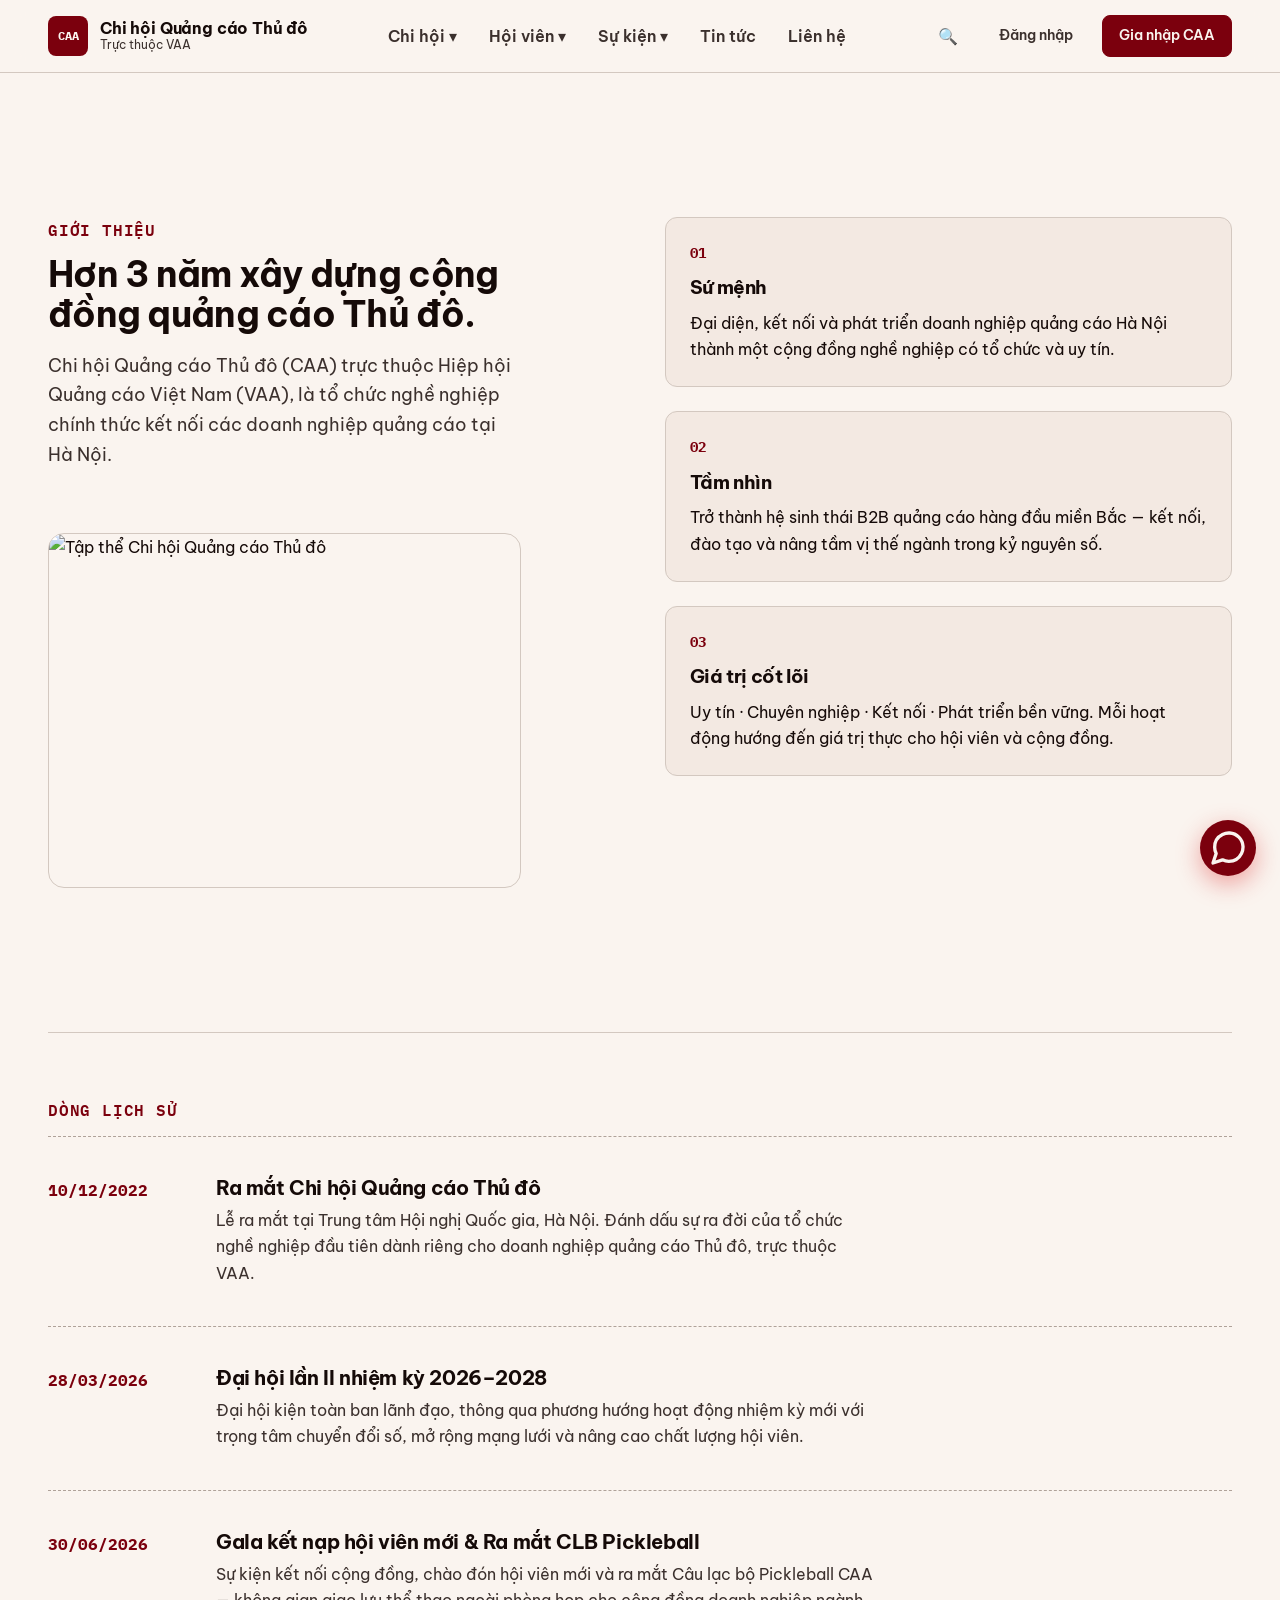
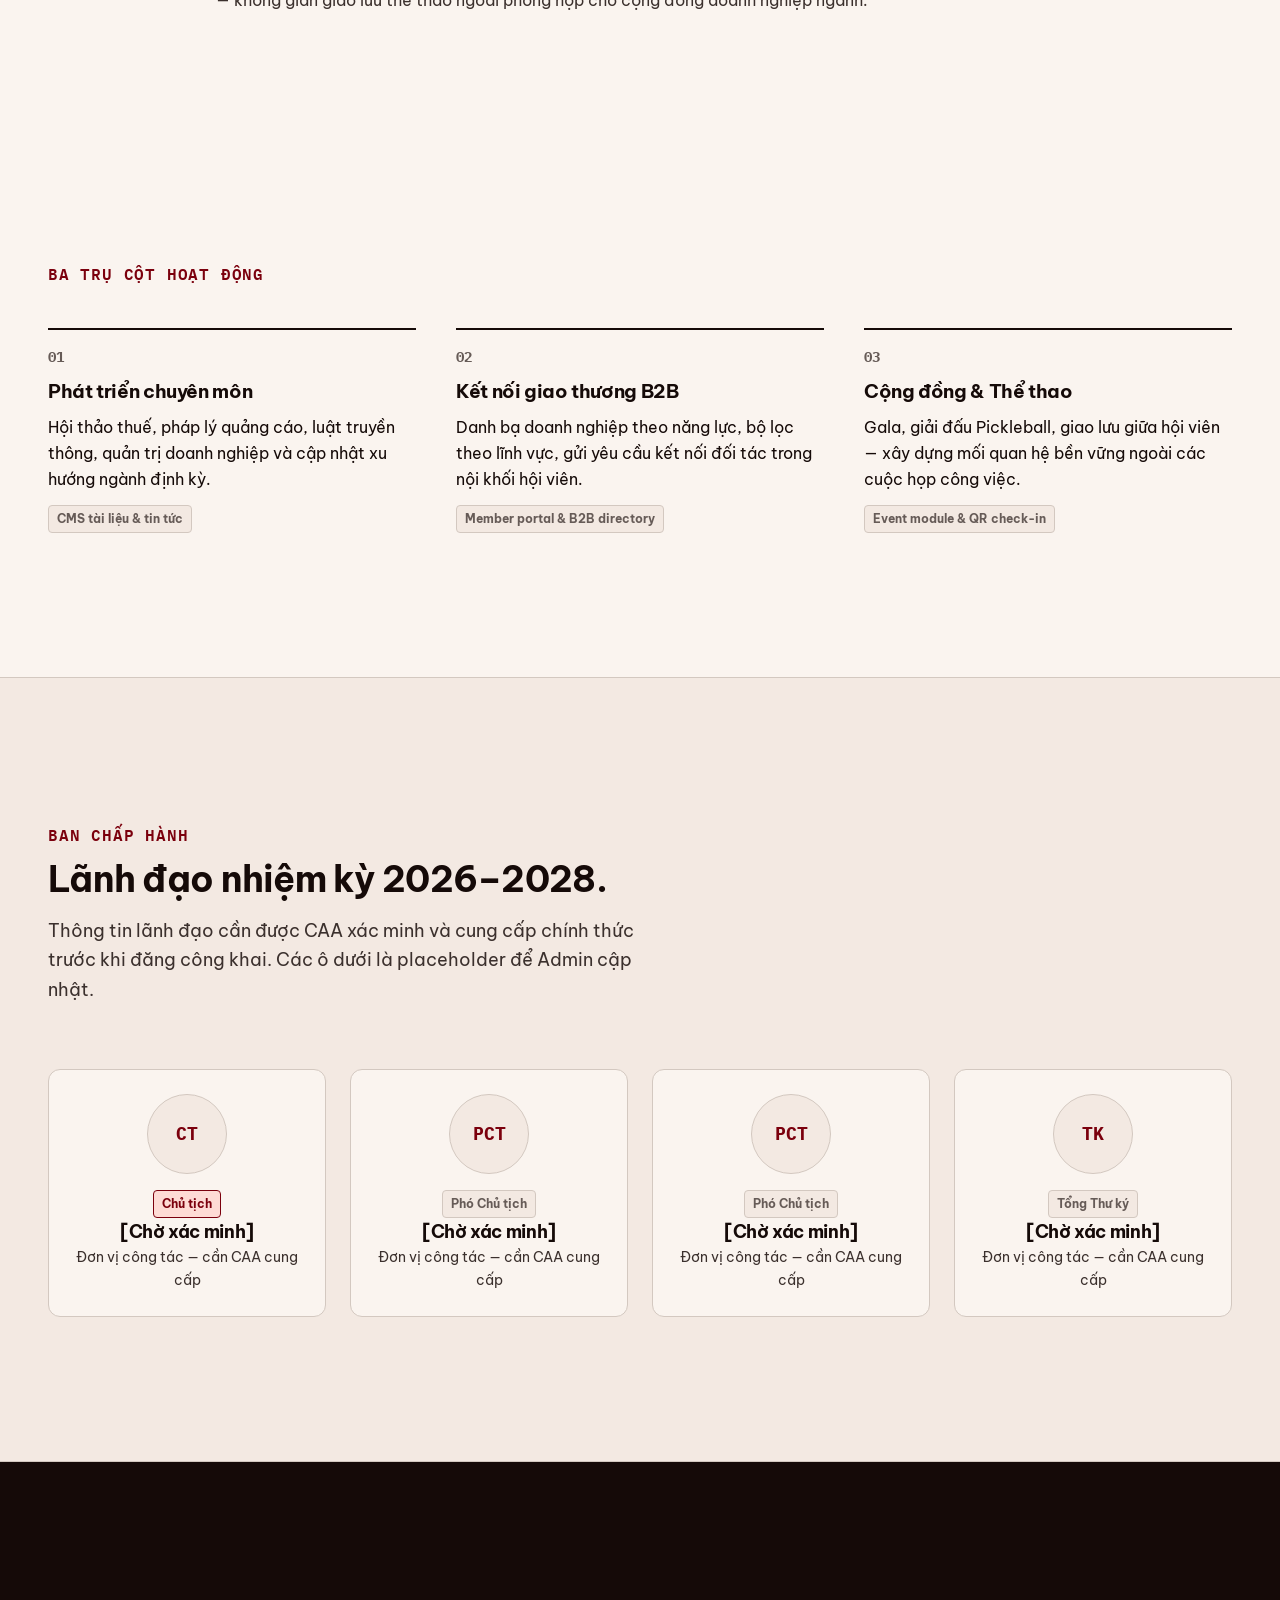
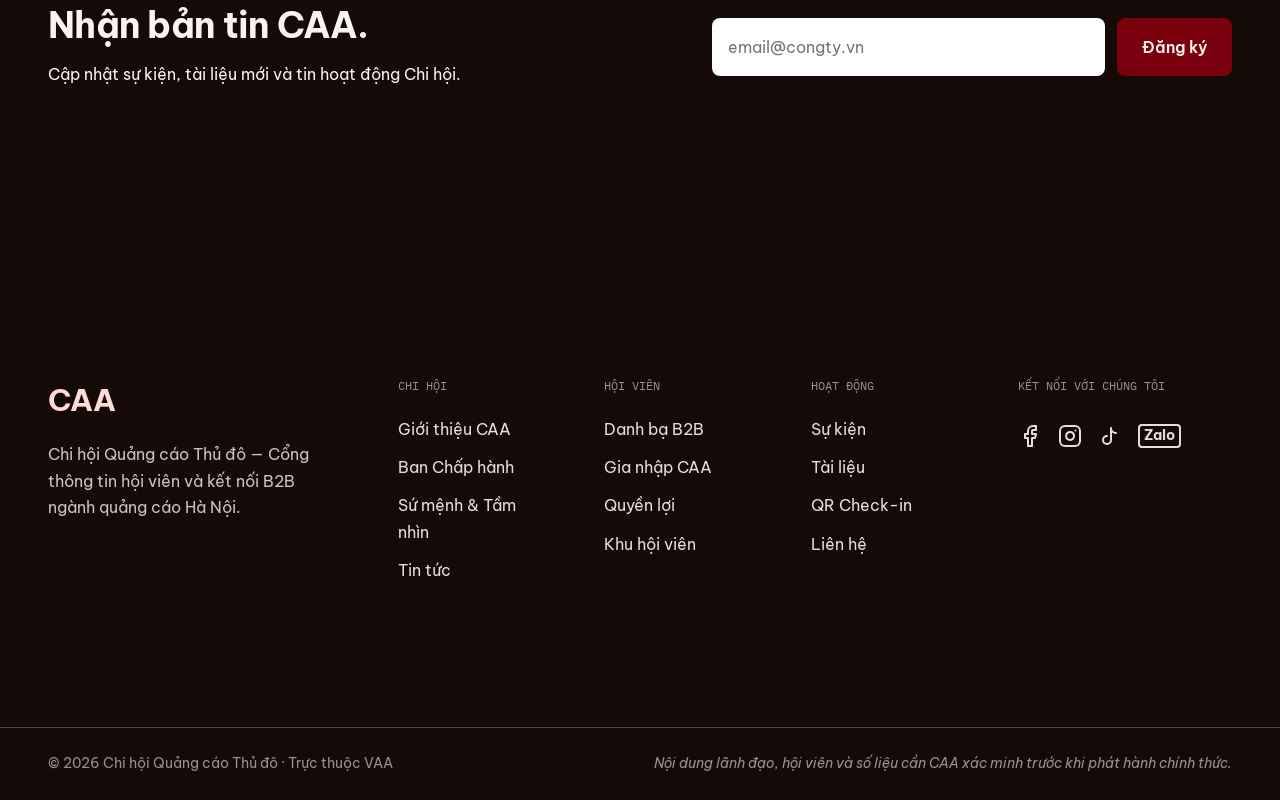
==== commit 9c4c2013: "Deploy updated CAA website with static data fallback for GitHub Pages" ====
--- a/about.html
+++ b/about.html
@@ -30,6 +30,7 @@
       "description": "Tổ chức kết nối cộng đồng doanh nghiệp quảng cáo tại Thủ đô."
     }
   </script>
+  <script src="https://cdn.jsdelivr.net/npm/@emailjs/browser@4/dist/email.min.js"></script>
 </head>
 <body data-role="guest">
 
@@ -56,7 +57,10 @@
       <!-- Nav End -->
       <div class="nav-end">
         <button class="search-btn btn btn-ghost btn-icon" type="button" aria-label="Tìm kiếm" data-open-search>🔍</button>
-        <button class="login-btn btn btn-ghost btn-sm" type="button" data-open-login>Đăng nhập</button>
+        <div style="display:flex;align-items:center;gap:0.5rem;">
+              <button class="login-btn btn btn-ghost btn-sm" type="button" data-open-login>Đăng nhập</button>
+              <button type="button" class="btn btn-ghost btn-sm" data-logout style="display:none;">Đăng xuất</button>
+            </div>
         <a class="btn btn-primary btn-sm join-btn" href="join.html">Gia nhập CAA</a>
         <button class="mobile-toggle btn btn-ghost btn-icon" type="button" aria-label="Menu" aria-expanded="false" aria-controls="mobile-drawer">☰</button>
       </div>
@@ -205,8 +209,11 @@
             <span class="section-label" data-reveal>Giới thiệu</span>
             <h2 class="section-title" data-reveal data-delay="1">Hơn 3 năm xây dựng cộng đồng quảng cáo Thủ đô.</h2>
             <p class="section-desc" data-reveal data-delay="2">Chi hội Quảng cáo Thủ đô (CAA) trực thuộc Hiệp hội Quảng cáo Việt Nam (VAA), là tổ chức nghề nghiệp chính thức kết nối các doanh nghiệp quảng cáo tại Hà Nội.</p>
-          </div>
-          <div class="about-right" id="mission">
+            <div class="about-image-wrapper" data-reveal data-delay="3" style="margin-top: var(--s-2xl); border-radius: var(--r-lg); overflow: hidden; border: var(--border) solid var(--c-border);">
+                <img src="https://t.cmx-cdn.com/tiepthigiadinh.vn/files/storage/2026/03/29/thumb-1-002737.webp" alt="Tập thể Chi hội Quảng cáo Thủ đô" style="width: 100%; height: 100%; object-fit: cover; aspect-ratio: 4/3; display: block;" loading="lazy" />
+              </div>
+            </div>
+            <div class="about-right" id="mission">
             <div class="mission-trio">
               <article class="mission-card" data-reveal data-delay="1">
                 <span class="mission-icon">01</span>
@@ -320,9 +327,7 @@
             </div>
           </article>
         </div>
-        <div class="leadership-note" data-reveal>
-          ⚠ Thông tin Ban Chấp hành cần được CAA cung cấp chính thức trước khi phát hành. Admin có thể cập nhật qua CMS khu quản trị.
-        </div>
+        
       </div>
     </section>
 <section class="section section--dark" id="newsletter">
@@ -398,18 +403,18 @@
     </div>
     
     <!-- VIEW: LOGIN -->
-    <form id="view-login" class="auth-view active">
+    <form id="view-login" autocomplete="off" class="auth-view active">
       <h2>Chào mừng trở lại.</h2>
       <p>Đăng nhập bằng tài khoản hội viên để truy cập cổng thông tin nội bộ CAA.</p>
       
       <div style="display: flex; flex-direction: column; gap: var(--s-md); margin-block: var(--s-lg);">
         <label class="field">
           <span style="font-weight: 600;">Email</span>
-          <input type="email" id="login-email" placeholder="hoivien@congty.vn" required class="field-input" />
+          <input type="email" id="login-email" autocomplete="off" placeholder="hoivien@congty.vn" required class="field-input" />
         </label>
         <label class="field">
           <span style="font-weight: 600;">Mật khẩu</span>
-          <input type="password" id="login-pass" required class="field-input" />
+          <input type="password" id="login-pass" autocomplete="new-password" required class="field-input" />
         </label>
       </div>
       
@@ -420,28 +425,21 @@
         <a href="#" class="auth-link" data-goto="register">Chưa có tài khoản? Đăng ký</a>
       </div>
       
-      <div style="margin-top: var(--s-lg); padding-top: var(--s-md); border-top: 1px dashed var(--c-border); text-align: center;">
-        <p style="font-size: var(--t-xs); color: var(--c-ink-3); margin-bottom: var(--s-xs);">[Mô phỏng phân quyền nhanh]</p>
-        <div style="display: flex; gap: var(--s-xs); justify-content: center; flex-wrap: wrap;">
-          <button type="button" class="btn btn-ghost btn-sm" data-set-role="guest">Khách</button>
-          <button type="button" class="btn btn-ghost btn-sm" data-set-role="member">Hội viên</button>
-          
-        </div>
-      </div>
+      
     </form>
 
     <!-- VIEW: REGISTER -->
-    <form id="view-register" class="auth-view" style="display:none;">
+    <form id="view-register" autocomplete="off" class="auth-view" style="display:none;">
       <h2>Tạo tài khoản.</h2>
       <p>Đăng ký tài khoản bằng Email doanh nghiệp.</p>
       <div style="display: flex; flex-direction: column; gap: var(--s-md); margin-block: var(--s-lg);">
         <label class="field">
           <span style="font-weight: 600;">Email</span>
-          <input type="email" id="reg-email" required class="field-input" placeholder="email@congty.vn" />
+          <input type="email" id="reg-email" autocomplete="off" required class="field-input" placeholder="email@congty.vn" />
         </label>
         <label class="field">
           <span style="font-weight: 600;">Mật khẩu</span>
-          <input type="password" required minlength="6" class="field-input" placeholder="Tối thiểu 6 ký tự" />
+          <input type="password" required minlength="6" autocomplete="new-password" class="field-input" placeholder="Tối thiểu 6 ký tự" />
         </label>
       </div>
       <button type="submit" class="btn btn-primary btn-wide" style="justify-content: center;">Tạo tài khoản</button>
@@ -451,13 +449,13 @@
     </form>
 
     <!-- VIEW: FORGOT PASSWORD -->
-    <form id="view-forgot" class="auth-view" style="display:none;">
+    <form id="view-forgot" autocomplete="off" class="auth-view" style="display:none;">
       <h2>Quên mật khẩu.</h2>
       <p>Nhập email để nhận mã xác minh (OTP) đặt lại mật khẩu.</p>
       <div style="display: flex; flex-direction: column; gap: var(--s-md); margin-block: var(--s-lg);">
         <label class="field">
           <span style="font-weight: 600;">Email</span>
-          <input type="email" id="forgot-email" required class="field-input" />
+          <input type="email" id="forgot-email" autocomplete="off" required class="field-input" />
         </label>
       </div>
       <button type="submit" class="btn btn-primary btn-wide" style="justify-content: center;">Nhận mã xác minh</button>
@@ -469,16 +467,16 @@
     <!-- VIEW: OTP VERIFICATION -->
     <form id="view-otp" class="auth-view" style="display:none;">
       <h2>Kiểm tra Hộp thư.</h2>
-      <p>Hệ thống đã gửi một <strong>Liên kết xác thực bảo mật</strong> đến <strong id="otp-target-email">email</strong>.<br><br>Vui lòng mở hộp thư, bấm vào link để kích hoạt tài khoản, sau đó quay lại đây.</p>
+      <p>Hệ thống đã gửi một <strong>Mã xác thực (OTP)</strong> đến <strong id="otp-target-email">email</strong>.<br><br>Vui lòng mở hộp thư và nhập mã OTP gồm 6 chữ số vào ô bên dưới để kích hoạt.<br><br><span style="color:var(--c-red); font-size: 0.95em;"><strong>Lưu ý:</strong> Nếu không thấy trong Hộp thư đến, vui lòng kiểm tra kỹ trong mục <strong>Thư rác (Spam)</strong>.</span></p>
       <div style="display: flex; flex-direction: column; gap: var(--s-md); margin-block: var(--s-lg);">
-        <label class="field" style="display:none;">
+        <label class="field">
           <span style="font-weight: 600;">Mã xác minh (OTP)</span>
           <input type="text" id="otp-code" required pattern="[0-9]{6}" maxlength="6" inputmode="numeric" class="field-input" placeholder="123456" style="text-align: center; font-size: var(--t-xl); letter-spacing: 0.5em; font-weight: bold;" />
         </label>
         <div id="reset-password-fields" style="display:none; flex-direction: column; gap: var(--s-md);">
           <label class="field">
             <span style="font-weight: 600;">Mật khẩu mới</span>
-            <input type="password" id="reset-pass" class="field-input" />
+            <input type="password" id="reset-pass" autocomplete="new-password" class="field-input" />
           </label>
         </div>
       </div>
@@ -524,7 +522,7 @@
   <div class="toast-region" id="toast-region" aria-live="polite" aria-atomic="true"></div>
 
   <script src="assets/js/articles_data.min.js" defer></script>
-  <script src="assets/js/app.min.js" defer></script>
+  <script src="assets/js/app.min.js?v=1794798472106" defer></script>
 
 <!-- Floating Contact Widget -->
 <div class="floating-contact" id="floating-contact">
--- a/assets/css/styles.min.css
+++ b/assets/css/styles.min.css
@@ -1 +1,937 @@
-*,::after,::before{box-sizing:border-box}html{overflow-x:clip;scroll-behavior:smooth;-webkit-text-size-adjust:\n text-size-adjust: 100%}body{margin:0;overflow-x:clip;max-width:100vw;background:var(--c-bg);color:var(--c-ink);font-family:var(--font-body);font-size:var(--t-md);line-height:1.65;-webkit-font-smoothing:antialiased}img,svg,video{display:block;max-width:100%}a{color:inherit;text-underline-offset:0.2em}button,input,select,textarea{font:inherit}button{cursor:pointer;color:inherit}:focus{outline:0}:focus-visible{outline:2px solid var(--c-focus);outline-offset:3px}::selection{background:var(--c-red-soft)}h1,h2,h3,h4,h5,h6,p{margin:0}h1,h2,h3,h4{font-family:var(--font-display);font-weight:700;line-height:1.1;letter-spacing:-.02em}ol[class],ul[class]{list-style:none;padding:0;margin:0}.sr-only{position:absolute;width:1px;height:1px;padding:0;margin:-1px;overflow:hidden;clip:rect(0,0,0,0);white-space:nowrap;border:0}.tnum{font-variant-numeric:tabular-nums}.page-wrap{width:min(100%,var(--page-max));margin-inline:auto;padding-inline:var(--page-gutter)}.section{padding-block:var(--s-4xl)}.section+.section{border-top:var(--border) solid var(--c-border)}.section--alt{background:var(--c-bg-2)}.section--dark{background:var(--c-ink);color:var(--c-bg)}.section-head{max-width:56ch;margin-bottom:var(--s-2xl)}.section-label{display:block;font-family:var(--font-mono);font-size:var(--t-md);font-weight:600;letter-spacing:.05em;text-transform:uppercase;color:var(--c-red);margin-bottom:var(--s-sm)}.section-title{font-size:clamp(var(--t-3xl), 4vw, var(--t-4xl));margin-bottom:var(--s-md)}.section-desc{color:var(--c-ink-2);font-size:var(--t-lg);max-width:60ch}.btn{display:inline-flex;align-items:center;justify-content:center;gap:var(--s-xs);min-height:44px;padding:var(--s-sm) var(--s-lg);border:var(--border) solid transparent;border-radius:var(--r-sm);font-weight:600;font-size:var(--t-md);text-decoration:none;white-space:nowrap;transition:background var(--dur-sm) var(--ease),color var(--dur-sm) var(--ease),border-color var(--dur-sm) var(--ease),transform var(--dur-xs)}.btn:active{transform:translateY(1px)}.btn:disabled{opacity:.5;pointer-events:none}.btn-primary{background:var(--c-red);border-color:var(--c-red);color:var(--c-red-ink)}.btn-primary:hover{background:var(--c-ink);border-color:var(--c-ink)}.btn-secondary{background:0 0;border-color:var(--c-border-2);color:var(--c-ink)}.btn-secondary:hover{border-color:var(--c-ink);background:var(--c-bg-2)}.btn-ghost{background:0 0;border-color:transparent;color:var(--c-ink-2);padding-inline:var(--s-sm)}.btn-ghost:hover{color:var(--c-ink);background:var(--c-bg-2)}.btn-sm{min-height:36px;padding:var(--s-xs) var(--s-md);font-size:var(--t-sm)}.btn-lg{min-height:52px;padding:var(--s-md) var(--s-xl);font-size:var(--t-lg)}.btn-icon{min-width:44px;padding-inline:0;justify-content:center}.btn-wide{width:100%;justify-content:center}.badge{display:inline-flex;align-items:center;height:1.75rem;padding-inline:var(--s-xs);border-radius:var(--r-xs);font-size:var(--t-xs);font-weight:700;border:var(--border) solid transparent;white-space:nowrap}.badge-default{background:var(--c-bg-2);border-color:var(--c-border);color:var(--c-ink-3)}.badge-red{background:var(--c-red-soft);border-color:var(--c-red);color:var(--c-red)}.badge-green{background:oklch(94% .04 148);border-color:var(--c-green);color:var(--c-green)}.badge-yellow{background:oklch(96% .04 75);border-color:var(--c-gold);color:#5c3826}.badge-blue{background:oklch(94% .04 245);border-color:var(--c-blue);color:var(--c-blue)}.nav{position:sticky;top:0;z-index:var(--z-sticky);background:color-mix(in srgb,var(--c-bg) 80%,transparent);-webkit-backdrop-filter:blur(12px);backdrop-filter:blur(12px);border-bottom:var(--border) solid var(--c-border);transition:transform var(--dur-md) var(--ease)}.nav--hidden{transform:translateY(-100%)}.nav-inner{display:flex;align-items:center;justify-content:space-between;height:4.5rem}.nav-brand{display:flex;align-items:center;gap:var(--s-sm);text-decoration:none}.brand-logo{width:2.5rem;height:2.5rem;background:var(--c-red);color:var(--c-bg);font-family:var(--font-mono);font-weight:700;font-size:var(--t-xs);display:grid;place-items:center;border-radius:var(--r-sm)}.brand-name{display:flex;flex-direction:column;line-height:1.2}.brand-name strong{font-size:var(--t-md);letter-spacing:-.01em}.brand-sub{font-size:var(--t-xs);color:var(--c-ink-2)}.nav-links{display:flex;gap:var(--s-xs)}.nav-link{background:0 0;border:none;padding:var(--s-xs) var(--s-sm);font-weight:600;color:var(--c-ink-2);text-decoration:none;border-radius:var(--r-sm);transition:background var(--dur-xs),color var(--dur-xs)}.nav-link:hover,.nav-link[aria-expanded=true]{color:var(--c-ink);background:var(--c-bg-2)}.nav-end{display:flex;align-items:center;gap:var(--s-sm)}.mobile-toggle{display:none}.mega{position:absolute;top:100%;left:0;width:100%;background:var(--c-bg);border-bottom:var(--border) solid var(--c-border);box-shadow:0 10px 30px var(--c-shadow)}.mega[hidden]{display:none}.mega-inner{display:grid;grid-template-columns:1fr 1fr 1.2fr;gap:var(--s-2xl);padding-block:var(--s-xl)}.mega-col-head{font-family:var(--font-mono);font-size:var(--t-xs);color:var(--c-ink-3);text-transform:uppercase;margin-bottom:var(--s-md);font-weight:600}.mega-item{display:flex;gap:var(--s-md);text-decoration:none;padding:var(--s-sm) 0;align-items:flex-start}.mega-item:hover strong{color:var(--c-red)}.mega-item-icon{width:2.5rem;height:2.5rem;flex-shrink:0;background:var(--c-bg-2);border-radius:var(--r-sm);display:grid;place-items:center;font-family:var(--font-mono);font-size:var(--t-xs);font-weight:600;color:var(--c-ink-2)}.mega-item span{display:flex;flex-direction:column}.mega-item strong{transition:color var(--dur-xs)}.mega-item small{color:var(--c-ink-2);font-size:var(--t-sm);line-height:1.4;margin-top:2px}.mega-feature{background:var(--c-bg-2);padding:var(--s-lg);border-radius:var(--r-md);display:flex;flex-direction:column;gap:var(--s-xs);border:var(--border) solid var(--c-border)}.mega-feature strong{font-size:var(--t-lg)}.mega-feature span{color:var(--c-ink-2);font-size:var(--t-sm)}.nav-scrim{position:fixed;inset:0;background:var(--c-scrim);z-index:calc(var(--z-sticky) - 1);opacity:0;transition:opacity var(--dur-md);pointer-events:none}.nav-scrim.active{opacity:1;pointer-events:auto}.mobile-drawer{position:absolute;top:100%;left:0;width:100%;background:var(--c-bg);border-bottom:var(--border) solid var(--c-border);padding:var(--s-md) var(--page-gutter);display:none}.mobile-drawer:not([hidden]){display:block}.mobile-drawer nav{display:flex;flex-direction:column;gap:var(--s-md)}.mobile-nav-group summary{font-weight:600;font-size:var(--t-lg);padding-block:var(--s-xs);border-bottom:var(--border) solid var(--c-border-2);cursor:pointer;list-style:none;display:flex;justify-content:space-between;align-items:center}.mobile-nav-group summary::-webkit-details-marker{display:none}.mobile-nav-group summary::after{content:"+";font-size:var(--t-lg);font-weight:400;color:var(--c-ink-2)}.mobile-nav-group[open] summary::after{content:"−"}.mobile-nav-sub{display:flex;flex-direction:column;padding-left:var(--s-md);padding-top:var(--s-xs)}.mobile-nav-sub a{font-size:var(--t-md)!important;font-weight:500!important;border-bottom:none!important;padding-block:var(--s-2xs)!important;color:var(--c-ink-2)!important}.mobile-drawer a{text-decoration:none;font-weight:600;font-size:var(--t-lg);padding-block:var(--s-xs);border-bottom:var(--border) solid var(--c-border-2)}.hero{min-height:max(100vh,600px);display:flex;align-items:center;padding-block:var(--s-4xl)}.hero-inner{display:grid;grid-template-columns:1fr 1fr;gap:var(--s-4xl);align-items:center}.hero-copy{display:flex;flex-direction:column;align-items:flex-start;gap:var(--s-md)}.hero-title{font-size:var(--t-disp);line-height:1.05}.hero-subtitle{font-size:var(--t-xl);color:var(--c-ink-2);max-width:40ch;line-height:1.5}.hero-tags{display:flex;gap:var(--s-xs);flex-wrap:wrap;margin-top:var(--s-sm)}.hero-actions{display:flex;gap:var(--s-sm);flex-wrap:wrap;margin-top:var(--s-lg)}.hero-visual{position:relative;width:100%;aspect-ratio:1;perspective:1000px}.visual-board{position:absolute;inset:0;background:var(--c-bg-2);border:var(--border) solid var(--c-border);border-radius:var(--r-xl);display:flex;flex-direction:column;justify-content:space-between;padding:var(--s-xl);overflow:hidden}.visual-board-top{display:flex;justify-content:space-between;font-family:var(--font-mono);font-size:var(--t-sm);position:relative;z-index:5}.network-nodes{position:relative;flex:1;display:grid;place-items:center}@keyframes floatY{0%,100%{transform:translateY(0)}50%{transform:translateY(-8px)}}@keyframes floatYRev{0%,100%{transform:translateY(0)}50%{transform:translateY(8px)}}.node-wrapper{position:absolute;z-index:2}.w-center{z-index:3;animation:floatY 6s ease-in-out infinite}.w-ooh{top:10%;left:10%;animation:floatY 4s ease-in-out infinite}.w-digital{top:10%;right:10%;animation:floatYRev 4.5s ease-in-out infinite}.w-event{bottom:10%;left:20%;animation:floatYRev 5s ease-in-out infinite}.w-print{bottom:20%;right:10%;animation:floatY 5.5s ease-in-out infinite}@keyframes nodePop{0%{transform:scale(.3);opacity:0}60%{transform:scale(1.1);opacity:1}100%{transform:scale(1);opacity:1}}.node{position:relative;display:inline-flex;align-items:center;gap:8px;padding:var(--s-xs) var(--s-md);background:var(--c-bg);border:var(--border) solid var(--c-border-2);border-radius:var(--r-full);font-size:var(--t-sm);font-weight:600;box-shadow:0 4px 12px var(--c-shadow);opacity:0;transition:all .3s cubic-bezier(.25, .8, .25, 1);cursor:pointer}.n-center{background:var(--c-red);color:var(--c-bg);border-color:var(--c-red);font-size:var(--t-md);padding:var(--s-sm) var(--s-lg);animation-delay:.1s;box-shadow:0 0 0 rgba(166,28,30,0)}.w-ooh .node{animation-delay:.4s}.w-digital .node{animation-delay:.5s}.w-event .node{animation-delay:.6s}.w-print .node{animation-delay:.7s}.node:hover{transform:scale(1.1) translateY(-2px);box-shadow:0 8px 24px rgba(0,0,0,.15);border-color:var(--c-red)}.n-center:hover{transform:scale(1.05);box-shadow:0 0 24px rgba(166,28,30,.4)}@keyframes drawLine{to{stroke-dashoffset:0;opacity:.3}}.node-lines{position:absolute;inset:0;width:100%;height:100%;z-index:1;color:var(--c-border-2)}.node-lines line{stroke-dasharray:200;stroke-dashoffset:200;opacity:0;animation:drawLine 1s ease-out forwards;transition:stroke .3s,opacity .3s,stroke-width .3s}.line-ooh{animation-delay:.4s}.line-digital{animation-delay:.5s}.line-event{animation-delay:.6s}.line-print{animation-delay:.7s}.network-nodes:has(.w-digital .node:hover) .line-digital,.network-nodes:has(.w-event .node:hover) .line-event,.network-nodes:has(.w-ooh .node:hover) .line-ooh,.network-nodes:has(.w-print .node:hover) .line-print{stroke:var(--c-red);opacity:1;stroke-width:2}.network-nodes:has(.w-center .node:hover) .node-lines line{stroke:var(--c-red);opacity:.6}.visual-stats{display:grid;grid-template-columns:repeat(3,1fr);gap:var(--s-sm);text-align:center;border-top:var(--border) solid var(--c-border);padding-top:var(--s-lg);position:relative;z-index:5}.visual-stat{display:flex;flex-direction:column}.stat-num{font-size:var(--t-2xl);font-weight:700;color:var(--c-red);display:inline-block}@keyframes statPop{0%{transform:translateY(10px);opacity:0}100%{transform:translateY(0);opacity:1}}.stat-anim{opacity:0;animation:statPop .6s cubic-bezier(.34,1.56,.64,1) forwards}.delay-1{animation-delay:.8s}.delay-2{animation-delay:1s}.delay-3{animation-delay:1.2s}.visual-stat span:not(.stat-num){font-size:var(--t-xs);color:var(--c-ink-2);text-transform:uppercase;letter-spacing:.05em;margin-top:4px;opacity:0;animation:statPop .6s forwards 1.4s}.visual-note{font-size:.7rem;color:var(--c-ink-3);text-align:center;margin-top:var(--s-md);font-family:var(--font-mono);opacity:0;animation:statPop .6s forwards 1.6s}.ticker-strip{border-block:var(--border) solid var(--c-border);background:var(--c-bg-2);overflow:hidden;white-space:nowrap;padding-block:var(--s-sm)}.ticker-inner{display:flex;gap:var(--s-3xl);animation:ticker 40s linear infinite}@keyframes ticker{0%{transform:translateX(0)}100%{transform:translateX(-50%)}}.ticker-item{display:inline-flex;gap:var(--s-sm);align-items:center;font-family:var(--font-mono);font-size:var(--t-sm)}.ticker-item strong{color:var(--c-red)}.ticker-item span{color:var(--c-ink-2)}.about-grid{display:grid;grid-template-columns:1fr 1.2fr;gap:var(--s-4xl);margin-bottom:var(--s-4xl)}.mission-trio{display:grid;gap:var(--s-lg)}.mission-card{background:var(--c-bg-2);border:var(--border) solid var(--c-border);border-radius:var(--r-md);padding:var(--s-lg);display:flex;flex-direction:column;gap:var(--s-sm)}.mission-icon{font-family:var(--font-mono);font-weight:700;color:var(--c-red);font-size:var(--t-sm)}.timeline-block{padding-block:var(--s-2xl);border-top:var(--border) solid var(--c-border)}.timeline-list{display:flex;flex-direction:column;gap:0}.tl-item{display:grid;grid-template-columns:8rem 1fr;gap:var(--s-xl);padding-block:var(--s-xl);border-top:var(--border) dashed var(--c-border-2)}.tl-date{color:var(--c-red);font-weight:700;font-family:var(--font-mono)}.tl-body h4{font-size:var(--t-xl);margin-bottom:var(--s-xs)}.tl-body p{color:var(--c-ink-2);max-width:60ch}.pillars-section{margin-top:var(--s-4xl)}.pillars-grid{display:grid;grid-template-columns:repeat(3,1fr);gap:var(--s-xl);margin-top:var(--s-xl)}.pillar-card{border-top:2px solid var(--c-ink);padding-top:var(--s-md);display:flex;flex-direction:column;gap:var(--s-sm);align-items:flex-start}.pillar-num{font-family:var(--font-mono);font-weight:700;font-size:var(--t-sm);color:var(--c-ink-3)}.leaders-grid{display:grid;grid-template-columns:repeat(4,1fr);gap:var(--s-lg);margin-top:var(--s-2xl)}.leader-card{background:var(--c-bg);border:var(--border) solid var(--c-border);border-radius:var(--r-md);padding:var(--s-lg);display:flex;flex-direction:column;gap:var(--s-md);align-items:center;text-align:center;transition:transform var(--dur-sm),box-shadow var(--dur-sm)}.leader-card:hover{transform:translateY(-4px);box-shadow:0 10px 20px var(--c-shadow)}.leader-avatar{width:5rem;height:5rem;border-radius:var(--r-full);background:var(--c-bg-2);border:var(--border) solid var(--c-border);display:grid;place-items:center;font-family:var(--font-mono);font-size:var(--t-lg);color:var(--c-red);font-weight:700}.leader-info{display:flex;flex-direction:column;gap:var(--s-2xs);align-items:center}.leader-name{font-size:var(--t-lg)}.leader-org{font-size:var(--t-sm);color:var(--c-ink-2)}.leadership-note{margin-top:var(--s-2xl);padding:var(--s-md);background:var(--c-bg);border:var(--border) solid var(--c-gold);border-radius:var(--r-sm);color:#5c3826;font-size:var(--t-sm);text-align:center}.dir-toolbar{display:flex;flex-wrap:wrap;gap:var(--s-md);margin-bottom:var(--s-2xl);align-items:center}.dir-search{flex:1;min-width:250px}.dir-search input{width:100%;padding:var(--s-sm) var(--s-md);border:var(--border) solid var(--c-border-2);border-radius:var(--r-sm);font-size:var(--t-md);background:var(--c-bg)}.dir-search input:focus{border-color:var(--c-focus);outline:0;box-shadow:0 0 0 3px color-mix(in srgb,var(--c-focus) 20%,transparent)}.filter-chips{display:flex;flex-wrap:wrap;gap:var(--s-xs)}.chip{padding:var(--s-2xs) var(--s-sm);border:var(--border) solid var(--c-border-2);border-radius:var(--r-full);background:var(--c-bg);font-size:var(--t-sm);font-weight:600;color:var(--c-ink-2);transition:all var(--dur-xs)}.chip:hover{border-color:var(--c-ink);color:var(--c-ink)}.chip.active{background:var(--c-ink);border-color:var(--c-ink);color:var(--c-bg)}.dir-grid{display:grid;grid-template-columns:repeat(3,1fr);gap:var(--s-lg)}.member-card{background:var(--c-bg);border:var(--border) solid var(--c-border);border-radius:var(--r-md);padding:var(--s-lg);display:flex;flex-direction:column;gap:var(--s-md);transition:box-shadow var(--dur-sm)}.member-card:hover{box-shadow:0 8px 24px var(--c-shadow)}.member-card-header{display:flex;gap:var(--s-md);align-items:flex-start}.member-logo{width:3rem;height:3rem;flex-shrink:0;border-radius:var(--r-sm);background:var(--c-bg-2);border:var(--border) solid var(--c-border);display:grid;place-items:center;font-family:var(--font-mono);font-weight:700;font-size:var(--t-sm);color:var(--c-ink)}.member-header-info{display:flex;flex-direction:column;gap:var(--s-3xs);align-items:flex-start}.member-name{font-size:var(--t-lg);line-height:1.3}.member-desc{color:var(--c-ink-2);font-size:var(--t-sm);display:-webkit-box;-webkit-line-clamp:2;line-clamp:2;-webkit-box-orient:vertical;overflow:hidden;flex:1}.member-tags{display:flex;flex-wrap:wrap;gap:var(--s-2xs)}.member-contact-locked{background:var(--c-bg-2);padding:var(--s-sm);border-radius:var(--r-sm);font-size:var(--t-sm);color:var(--c-ink-3);font-style:italic;text-align:center;margin-block:auto}.member-contact-full{display:flex;flex-direction:column;font-size:var(--t-sm);gap:2px}.member-contact-full a{color:var(--c-red);font-weight:600}.member-actions{display:flex;gap:var(--s-xs);margin-top:auto;border-top:var(--border) solid var(--c-border);padding-top:var(--s-md)}.dir-empty{grid-column:1/-1;padding:var(--s-4xl) 0;text-align:center;color:var(--c-ink-3)}.event-tabs{display:flex;gap:var(--s-md);margin-bottom:var(--s-xl);border-bottom:var(--border) solid var(--c-border)}.event-tab{padding:var(--s-sm) 0;border:none;background:0 0;font-weight:600;color:var(--c-ink-2);border-bottom:2px solid transparent;margin-bottom:-1px;transition:color var(--dur-xs)}.event-tab:hover{color:var(--c-ink)}.event-tab.active{color:var(--c-red);border-bottom-color:var(--c-red)}.event-grid{display:grid;grid-template-columns:repeat(3,1fr);gap:var(--s-lg)}.event-card{background:var(--c-bg);border:var(--border) solid var(--c-border);border-radius:var(--r-md);overflow:hidden;display:flex;flex-direction:column;transition:transform var(--dur-sm),box-shadow var(--dur-sm)}.event-card:hover{transform:translateY(-4px);box-shadow:0 10px 24px var(--c-shadow)}.event-card-top{background:var(--c-bg-2);padding:var(--s-lg);display:flex;justify-content:space-between;align-items:flex-start;border-bottom:var(--border) solid var(--c-border)}.event-date-chip{background:var(--c-bg);border:var(--border) solid var(--c-border);border-radius:var(--r-sm);padding:var(--s-xs) var(--s-sm);display:flex;flex-direction:column;align-items:center;line-height:1.1}.event-day{font-size:var(--t-xl);font-weight:700;color:var(--c-red)}.event-month{font-size:var(--t-xs);font-weight:600;text-transform:uppercase}.event-year{font-size:var(--t-xs);color:var(--c-ink-3)}.event-card-body{padding:var(--s-lg);display:flex;flex-direction:column;gap:var(--s-sm);flex:1}.event-meta{font-family:var(--font-mono);font-size:var(--t-xs);color:var(--c-ink-2)}.event-reg-bar{height:4px;background:var(--c-border);border-radius:var(--r-full);overflow:hidden;margin-top:auto}.event-reg-fill{height:100%;background:var(--c-red);border-radius:var(--r-full)}.event-reg-label{font-size:var(--t-xs);color:var(--c-ink-2)}.event-card-footer{padding:var(--s-md) var(--s-lg);border-top:var(--border) solid var(--c-border);display:flex;gap:var(--s-xs);background:var(--c-bg-3)}.join-layout{display:grid;grid-template-columns:1fr 2fr;gap:var(--s-4xl);align-items:start}.join-steps{margin-top:var(--s-xl);display:flex;flex-direction:column}.join-step-item{display:flex;gap:var(--s-md);padding-block:var(--s-md);border-top:var(--border) solid var(--c-border)}.join-step-num{width:2rem;height:2rem;border-radius:var(--r-full);background:var(--c-red-soft);color:var(--c-red);font-family:var(--font-mono);font-weight:700;display:grid;place-items:center;flex-shrink:0}.join-step-item h4{font-size:var(--t-lg);margin-bottom:var(--s-3xs)}.join-step-item p{font-size:var(--t-sm);color:var(--c-ink-2)}.join-form-wrap{background:var(--c-bg);border:var(--border) solid var(--c-border);border-radius:var(--r-lg);padding:var(--s-2xl);box-shadow:0 20px 40px var(--c-shadow)}.form-progress{display:flex;justify-content:space-between;position:relative;margin-bottom:var(--s-2xl)}.form-progress::before{content:"";position:absolute;top:14px;left:0;right:0;height:2px;background:var(--c-border);z-index:1}.step-dot{position:relative;z-index:2;background:var(--c-bg);border:2px solid var(--c-border);width:30px;height:30px;border-radius:var(--r-full);display:flex;align-items:center;justify-content:center;transition:all var(--dur-sm);padding:0}.step-dot span{position:absolute;top:36px;font-size:var(--t-xs);font-weight:600;color:var(--c-ink-3);white-space:nowrap;left:50%;transform:translateX(-50%)}.step-dot.active{border-color:var(--c-red);border-width:4px}.step-dot.active span{color:var(--c-red)}.step-dot.done{background:var(--c-red);border-color:var(--c-red)}.step-dot.done::after{content:"✓";color:var(--c-bg);font-size:14px}.form-step{display:none;border:none;padding:0;margin:0}.form-step.active{display:flex;flex-direction:column;gap:var(--s-lg)}.form-step legend{font-family:var(--font-display);font-size:var(--t-2xl);font-weight:700;margin-bottom:var(--s-md);padding:0}.field{display:flex;flex-direction:column;gap:var(--s-2xs)}.field-label{font-weight:600;font-size:var(--t-sm)}.field-input{padding:var(--s-sm) var(--s-md);border:var(--border) solid var(--c-border-2);border-radius:var(--r-sm);background:var(--c-bg);transition:border-color var(--dur-xs),box-shadow var(--dur-xs)}.field-input:focus{border-color:var(--c-focus);box-shadow:0 0 0 3px color-mix(in srgb,var(--c-focus) 20%,transparent);outline:0}textarea.field-input{resize:vertical;min-height:100px}.field.has-error .field-input{border-color:var(--c-error)}.field.has-success .field-input{border-color:var(--c-success)}.field-hint{font-size:var(--t-xs);color:var(--c-ink-3)}.field.has-error .field-hint{color:var(--c-error)}.checkbox-row{display:flex;gap:var(--s-sm);align-items:flex-start;cursor:pointer}.checkbox-row input{margin-top:4px}.checkbox-row span{font-size:var(--t-sm);color:var(--c-ink-2)}.review-panel{background:var(--c-bg-2);border:var(--border) solid var(--c-border);border-radius:var(--r-md);padding:var(--s-lg);margin-bottom:var(--s-lg)}.review-dl{display:grid;grid-template-columns:1fr 1fr;gap:var(--s-md)}.review-dl div{display:flex;flex-direction:column;gap:4px}.review-dl dt{font-size:var(--t-xs);color:var(--c-ink-3);text-transform:uppercase}.review-dl dd{font-weight:600;margin:0}.form-actions{display:flex;gap:var(--s-sm);margin-top:var(--s-2xl);padding-top:var(--s-lg);border-top:var(--border) solid var(--c-border);align-items:center}.form-actions #btn-next{margin-left:auto}.form-status{margin-top:var(--s-sm);font-size:var(--t-sm);color:var(--c-success);font-weight:600;text-align:right}.benefits-grid{display:grid;grid-template-columns:repeat(3,1fr);gap:var(--s-lg)}.benefit-card{background:var(--c-bg-2);border:var(--border) solid var(--c-border);border-radius:var(--r-md);padding:var(--s-xl);display:flex;flex-direction:column;gap:var(--s-md)}.benefit-card--accent{background:var(--c-ink);color:var(--c-bg);border-color:var(--c-ink)}.benefit-card--accent p{color:var(--c-bg-2)}.benefit-icon{font-family:var(--font-mono);font-size:var(--t-lg);font-weight:700;color:var(--c-red)}.benefit-card--accent .benefit-icon{color:var(--c-gold)}.portal-lock{text-align:center;padding:var(--s-4xl) var(--s-lg);background:var(--c-bg);border:var(--border) solid var(--c-border);border-radius:var(--r-lg);max-width:600px;margin-inline:auto;display:flex;flex-direction:column;align-items:center;gap:var(--s-md)}.lock-icon{font-size:3rem}.portal-tabs{display:flex;gap:var(--s-md);margin-bottom:var(--s-2xl);border-bottom:var(--border) solid var(--c-border);overflow-x:auto}.portal-tab{padding:var(--s-sm) var(--s-xs);border:none;background:0 0;font-weight:600;color:var(--c-ink-2);border-bottom:2px solid transparent;margin-bottom:-1px;white-space:nowrap;transition:color var(--dur-xs)}.portal-tab.active{color:var(--c-red);border-bottom-color:var(--c-red)}.portal-panel{display:none}.portal-panel.active{display:block;animation:fade-in var(--dur-md) var(--ease)}.dashboard-grid{display:grid;grid-template-columns:repeat(3,1fr);gap:var(--s-lg);margin-block:var(--s-xl)}.dash-card{background:var(--c-bg);border:var(--border) solid var(--c-border);border-radius:var(--r-md);padding:var(--s-lg);display:flex;flex-direction:column}.dash-metric{font-size:var(--t-4xl);font-weight:700;color:var(--c-red);line-height:1;margin-bottom:var(--s-2xs)}.dash-notifications,.dash-upcoming{background:var(--c-bg);border:var(--border) solid var(--c-border);border-radius:var(--r-md);padding:var(--s-lg);margin-bottom:var(--s-lg)}.dash-event-row,.notif-item{display:flex;align-items:center;gap:var(--s-md);padding-block:var(--s-md);border-top:var(--border) solid var(--c-border-2);margin-top:var(--s-md)}.qr-mini{width:3rem;height:3rem;background:var(--c-ink);color:var(--c-bg);display:grid;place-items:center;font-size:var(--t-xs);border-radius:var(--r-xs);margin-left:auto}.profile-completeness{display:flex;align-items:center;gap:var(--s-md);margin-block:var(--s-lg);font-size:var(--t-sm)}.progress-bar{flex:1;max-width:300px;height:6px;background:var(--c-border);border-radius:var(--r-full);overflow:hidden}.progress-fill{height:100%;background:var(--c-green)}.profile-form-grid{display:grid;grid-template-columns:1fr 1fr;gap:var(--s-lg);margin-bottom:var(--s-xl)}.my-event-row{display:flex;align-items:center;gap:var(--s-xl);padding:var(--s-lg);background:var(--c-bg);border:var(--border) solid var(--c-border);border-radius:var(--r-md);margin-bottom:var(--s-md)}.qr-ticket{margin-left:auto;padding:var(--s-sm);border:2px dashed var(--c-border-2);border-radius:var(--r-sm);display:flex;flex-direction:column;align-items:center;gap:var(--s-xs)}.qr-art{font-family:var(--font-mono);font-weight:700;line-height:1;text-align:center;background:var(--c-ink);color:var(--c-bg);padding:var(--s-sm);border-radius:var(--r-xs)}.qr-code-text{font-family:var(--font-mono);font-size:var(--t-xs);color:var(--c-ink-2)}.doc-table{width:100%;border-collapse:collapse;text-align:left;background:var(--c-bg)}.doc-table td,.doc-table th{padding:var(--s-md);border-bottom:var(--border) solid var(--c-border)}.doc-table th{font-size:var(--t-sm);color:var(--c-ink-3);text-transform:uppercase}.admin-tabs{display:flex;gap:var(--s-md);margin-bottom:var(--s-2xl);border-bottom:var(--border) solid var(--c-border)}.admin-tab{padding:var(--s-sm) var(--s-xs);border:none;background:0 0;font-weight:600;color:var(--c-ink-2);border-bottom:2px solid transparent;margin-bottom:-1px}.admin-tab.active{color:var(--c-blue);border-bottom-color:var(--c-blue)}.admin-panel{display:none}.admin-panel.active{display:block;animation:fade-in var(--dur-md) var(--ease)}.admin-kpi-grid{display:grid;grid-template-columns:repeat(4,1fr);gap:var(--s-md);margin-bottom:var(--s-2xl)}.kpi-card{background:var(--c-bg-2);border:var(--border) solid var(--c-border);border-radius:var(--r-md);padding:var(--s-lg)}.kpi-num{font-size:var(--t-3xl);font-weight:700;display:block;margin-bottom:var(--s-3xs)}.kpi-label{font-size:var(--t-sm);color:var(--c-ink-2)}.quick-actions-grid{display:grid;grid-template-columns:repeat(4,1fr);gap:var(--s-md);margin-top:var(--s-md)}.admin-table-wrap{overflow-x:auto;background:var(--c-bg-2);border:var(--border) solid var(--c-border);border-radius:var(--r-md)}.admin-table{width:100%;border-collapse:collapse;text-align:left}.admin-table td,.admin-table th{padding:var(--s-md) var(--s-lg);border-bottom:var(--border) solid var(--c-border)}.admin-table th{font-size:var(--t-xs);color:var(--c-ink-3);text-transform:uppercase;background:var(--c-bg-3)}.table-action-group{display:flex;gap:var(--s-xs)}.upload-drop{display:flex;flex-direction:column;align-items:center;justify-content:center;padding:var(--s-4xl) var(--s-xl);border:2px dashed var(--c-border-2);border-radius:var(--r-lg);background:var(--c-bg-2);cursor:pointer;transition:border-color var(--dur-xs);margin-block:var(--s-lg)}.upload-drop:hover{border-color:var(--c-blue)}.upload-drop input{display:none}.upload-drop-text{font-size:var(--t-lg);margin-bottom:var(--s-2xs)}.upload-drop-sub{font-size:var(--t-sm);color:var(--c-ink-3)}.pipeline-steps{list-style:decimal inside;display:flex;flex-direction:column;gap:var(--s-sm);padding:var(--s-lg);background:var(--c-bg-2);border-radius:var(--r-md)}.pipeline-steps li{color:var(--c-ink-3);transition:color var(--dur-sm)}.pipeline-steps li.active{color:var(--c-blue);font-weight:600}.pipeline-steps li.done{color:var(--c-green);text-decoration:line-through}.checkin-layout{display:grid;grid-template-columns:1fr 1fr;gap:var(--s-4xl);align-items:center}.checkin-legend{display:flex;gap:var(--s-sm);margin-top:var(--s-md)}.checkin-box{background:var(--c-bg);border:var(--border) solid var(--c-border);border-radius:var(--r-lg);padding:var(--s-2xl);box-shadow:0 20px 40px var(--c-shadow);display:flex;flex-direction:column;gap:var(--s-lg)}.checkin-box input{font-family:var(--font-mono);font-size:var(--t-xl);text-align:center;text-transform:uppercase;padding:var(--s-lg)}.checkin-result{font-weight:600;text-align:center;padding:var(--s-sm);border-radius:var(--r-sm)}.result-valid{background:oklch(94% .04 148);color:var(--c-green);border:var(--border) solid var(--c-green)}.result-invalid{background:var(--c-red-soft);color:var(--c-red);border:var(--border) solid var(--c-red)}.result-used{background:oklch(96% .04 75);color:#5c3826;border:var(--border) solid var(--c-gold)}.news-cats{display:flex;flex-wrap:wrap;gap:var(--s-sm);margin-bottom:var(--s-2xl)}.news-grid{display:grid;grid-template-columns:repeat(3,1fr);gap:var(--s-lg)}.news-card{background:var(--c-bg-2);border:var(--border) solid var(--c-border);border-radius:var(--r-md);overflow:hidden;display:flex;flex-direction:column;transition:transform var(--dur-sm)}.news-card:hover{transform:translateY(-4px)}.news-card-img{height:200px;position:relative}.news-cat-overlay{position:absolute;top:var(--s-sm);left:var(--s-sm);background:var(--c-bg);padding:2px 8px;border-radius:var(--r-xs);font-size:var(--t-xs);font-weight:700}.news-card-body{padding:var(--s-lg);display:flex;flex-direction:column;gap:var(--s-xs);flex:1}.news-card-body .btn{margin-top:auto}.news-time{font-size:var(--t-xs);color:var(--c-red);font-family:var(--font-mono)}.news-card-title{font-size:var(--t-lg)}.news-card-excerpt{color:var(--c-ink-2);font-size:var(--t-sm);display:-webkit-box;-webkit-line-clamp:2;line-clamp:2;-webkit-box-orient:vertical;overflow:hidden;margin-bottom:var(--s-md)}.docs-layout{display:grid;grid-template-columns:250px 1fr;gap:var(--s-2xl)}.docs-sidebar{display:flex;flex-direction:column;gap:var(--s-sm)}.docs-cat-list{display:flex;flex-direction:column;gap:4px}.docs-cat-item{width:100%;text-align:left;padding:var(--s-sm);background:0 0;border:none;border-radius:var(--r-sm);font-weight:600;color:var(--c-ink-2);transition:background var(--dur-xs)}.docs-cat-item:hover{background:var(--c-bg-2)}.docs-cat-item.active{background:var(--c-ink);color:var(--c-bg)}.docs-main{display:flex;flex-direction:column}.doc-item{display:flex;align-items:center;gap:var(--s-md);padding:var(--s-md);border-bottom:var(--border) solid var(--c-border);transition:background var(--dur-xs)}.doc-item:hover{background:var(--c-bg-2)}.doc-icon{width:40px;height:40px;background:var(--c-bg-3);border-radius:var(--r-xs);display:grid;place-items:center;font-size:10px;font-weight:700;color:var(--c-ink-2)}.doc-info{display:flex;flex-direction:column;flex:1}.contact-layout{display:grid;grid-template-columns:1fr 1fr;gap:var(--s-4xl)}.contact-info-list{display:flex;flex-direction:column;gap:var(--s-lg);margin-top:var(--s-xl)}.contact-info-item{display:flex;flex-direction:column;gap:var(--s-3xs);padding-bottom:var(--s-sm);border-bottom:var(--border) solid var(--c-border-2)}.contact-info-item dt{font-size:var(--t-xs);color:var(--c-ink-3);text-transform:uppercase;font-family:var(--font-mono)}.contact-info-item dd{font-weight:600;display:flex;flex-direction:column;gap:4px;margin:0}.contact-info-item a{color:var(--c-red)}.contact-info-item small{color:var(--c-ink-3);font-weight:400}.social-pill{display:inline-block;padding:4px 12px;border:var(--border) solid var(--c-border);border-radius:var(--r-full);font-size:var(--t-sm);text-decoration:none;color:var(--c-ink)}.contact-form-box{background:var(--c-bg);border:var(--border) solid var(--c-border);border-radius:var(--r-lg);padding:var(--s-2xl);display:flex;flex-direction:column;gap:var(--s-md)}.newsletter-inner{display:grid;grid-template-columns:1fr 1fr;gap:var(--s-4xl);align-items:center}.newsletter-form{display:flex;gap:var(--s-sm)}.newsletter-input{flex:1;padding:var(--s-md);border-radius:var(--r-sm);border:none;font-size:var(--t-md)}.footer{background:var(--c-ink);color:var(--c-bg);padding-top:var(--s-4xl)}.footer-inner{display:grid;grid-template-columns:2fr 1fr 1fr 1fr 1.5fr;gap:var(--s-2xl);margin-bottom:var(--s-4xl)}.footer-brand{display:flex;flex-direction:column;gap:var(--s-md)}.footer-wordmark{font-family:var(--font-display);font-size:var(--t-3xl);font-weight:700;color:var(--c-red-soft)}.footer-tagline{color:#c8c5c1;max-width:30ch}.footer-nav-col{display:flex;flex-direction:column;gap:var(--s-sm)}.footer-nav-head{font-family:var(--font-mono);font-size:var(--t-xs);color:#96938e;text-transform:uppercase;margin-bottom:var(--s-xs)}.footer-nav-col a{color:#e3e0db;text-decoration:none;transition:color var(--dur-xs)}.footer-nav-col a:hover{color:var(--c-bg)}.footer-bottom{border-top:var(--border) solid #4a4845;padding-block:var(--s-lg);display:flex;justify-content:space-between;font-size:var(--t-sm);color:#96938e}.footer-note{font-style:italic}.dialog-box{border:none;border-radius:var(--r-lg);padding:0;background:var(--c-bg);box-shadow:0 25px 50px var(--c-shadow);max-width:500px;width:100%;margin:auto}.dialog-box::backdrop{background:var(--c-scrim);-webkit-backdrop-filter:blur(4px);backdrop-filter:blur(4px)}.dialog-wide{max-width:700px}.dialog-inner{padding:var(--s-2xl);display:flex;flex-direction:column;gap:var(--s-md)}.dialog-head{display:flex;justify-content:space-between;align-items:center;margin-bottom:var(--s-md)}.login-role-grid{display:grid;gap:var(--s-sm);margin-top:var(--s-md)}.role-card{background:var(--c-bg-2);border:var(--border) solid var(--c-border);border-radius:var(--r-md);padding:var(--s-md);display:flex;flex-direction:column;align-items:center;gap:4px;transition:border-color var(--dur-xs)}.role-card:hover{border-color:var(--c-ink)}.role-icon{font-size:2rem;margin-bottom:var(--s-2xs)}.role-card strong{font-size:var(--t-md)}.role-card small{font-size:var(--t-xs);color:var(--c-ink-3)}.search-dialog-inner{gap:0;padding:var(--s-md)}.search-main-input{width:100%;border:none;background:0 0;font-size:var(--t-2xl);padding:var(--s-sm);outline:0}.search-results{display:flex;flex-direction:column;margin-top:var(--s-md);max-height:50vh;overflow-y:auto}.search-result-item{padding:var(--s-sm) var(--s-md);display:flex;justify-content:space-between;align-items:center;text-decoration:none;border-radius:var(--r-sm)}.search-result-item:hover{background:var(--c-bg-2)}.profile-dialog-body{display:flex;flex-direction:column;gap:var(--s-lg)}.profile-dialog-top{display:flex;gap:var(--s-md);align-items:flex-start}.member-logo.large{width:4rem;height:4rem;font-size:var(--t-md)}.profile-dl{display:grid;grid-template-columns:1fr 1fr;gap:var(--s-md);border-top:var(--border) solid var(--c-border);padding-top:var(--s-md)}.profile-dl div{display:flex;flex-direction:column;gap:2px}.profile-dl dt{font-size:var(--t-xs);color:var(--c-ink-3);text-transform:uppercase}.profile-dl dd{font-weight:600;font-size:var(--t-sm);margin:0}.event-detail-body{display:flex;flex-direction:column;gap:var(--s-lg)}.event-detail-top{display:flex;gap:var(--s-md);align-items:flex-start}.event-date-chip.large{padding:var(--s-sm) var(--s-md)}.toast-region{position:fixed;bottom:var(--s-lg);right:var(--s-lg);display:flex;flex-direction:column;gap:var(--s-sm);z-index:var(--z-toast);pointer-events:none}.toast{background:var(--c-ink);color:var(--c-bg);padding:var(--s-sm) var(--s-lg);border-radius:var(--r-sm);font-weight:600;font-size:var(--t-sm);box-shadow:0 10px 25px var(--c-shadow);animation:toast-in var(--dur-md) var(--ease);pointer-events:auto;transition:opacity var(--dur-sm),transform var(--dur-sm)}.toast--error{background:var(--c-error)}.toast--success{background:var(--c-green)}@keyframes fade-up{from{opacity:0;transform:translateY(12px)}to{opacity:1;transform:none}}@keyframes fade-in{from{opacity:0}to{opacity:1}}@keyframes toast-in{from{opacity:0;transform:translateY(16px)}to{opacity:1;transform:none}}.fade-up{animation:fade-up var(--dur-md) var(--ease) both}.fade-up-1{animation-delay:80ms}.fade-up-2{animation-delay:160ms}.fade-up-3{animation-delay:240ms}[data-reveal]{opacity:0;transform:translateY(24px);transition:opacity var(--dur-lg) var(--ease),transform var(--dur-lg) var(--ease)}[data-reveal].visible{opacity:1;transform:none}[data-reveal][data-delay='1']{transition-delay:80ms}[data-reveal][data-delay='2']{transition-delay:160ms}[data-reveal][data-delay='3']{transition-delay:240ms}[data-reveal][data-delay='4']{transition-delay:320ms}[data-reveal][data-delay='5']{transition-delay:0.4s}[data-reveal][data-delay='6']{transition-delay:480ms}@media (max-width:72rem){.nav-end .join-btn,.nav-end .login-btn{display:none}.nav-links{display:none}.mobile-toggle{display:inline-flex}.hero-inner{grid-template-columns:1fr;text-align:center}.hero-copy{align-items:center}.hero-visual{max-width:500px;margin:0 auto}.about-grid{grid-template-columns:1fr}.leaders-grid{grid-template-columns:repeat(2,1fr)}.dir-grid,.event-grid,.news-grid{grid-template-columns:repeat(2,1fr)}.checkin-layout,.contact-layout,.docs-layout,.join-layout,.newsletter-inner{grid-template-columns:1fr}.footer-inner{grid-template-columns:1fr 1fr}}@media (max-width:48rem){.benefits-grid{display:flex;flex-wrap:nowrap;overflow-x:auto;scroll-snap-type:x mandatory;gap:var(--s-md);padding-bottom:var(--s-md);margin-inline:calc(var(--page-gutter) * -1);padding-inline:var(--page-gutter);scrollbar-width:none}.benefits-grid::-webkit-scrollbar{display:none}.benefit-card{flex:0 0 85%;scroll-snap-align:center;min-width:0}.join-form-wrap,.join-layout,fieldset{min-width:0}.join-form-wrap{padding:var(--s-lg)}.step-dot span{font-size:10px}.form-progress{padding-inline:12px}.hero-actions{flex-wrap:nowrap;width:100%}.hero-actions .btn-lg{flex:1;min-height:44px;padding:var(--s-sm) var(--s-xs);font-size:var(--t-md);justify-content:center;text-align:center}.footer{padding-top:var(--s-xl)}.node{padding:6px 12px!important;font-size:12px!important;gap:4px!important}.node svg{width:14px!important;height:14px!important}.w-center .node{padding:8px 16px!important;font-size:14px!important}.section{padding-block:var(--s-2xl)}.hero{min-height:auto;padding-block:var(--s-3xl) var(--s-2xl)}.section-title{font-size:var(--t-3xl)}.visual-board{padding:var(--s-md)}.pillars-grid{grid-template-columns:1fr}.leaders-grid{grid-template-columns:1fr}.dir-grid,.event-grid,.news-grid{grid-template-columns:1fr}.dashboard-grid{grid-template-columns:1fr}.admin-kpi-grid,.quick-actions-grid{grid-template-columns:repeat(2,1fr)}.profile-dl,.profile-form-grid,.review-dl{grid-template-columns:1fr}.footer-inner{grid-template-columns:repeat(2,1fr);gap:var(--s-xl)}.footer-brand{grid-column:1/-1;margin-bottom:var(--s-sm)}.footer-bottom{flex-direction:column;gap:var(--s-sm)}}@media (prefers-reduced-motion:reduce){*{animation-duration:0s!important;animation-iteration-count:1!important;transition-duration:0s!important;scroll-behavior:auto!important}}.autocomplete-wrapper{position:relative}.autocomplete-list{position:absolute;bottom:100%;left:0;right:0;background:#fff;border:var(--rule-hair) solid var(--color-rule);border-radius:var(--radius-sm);max-height:200px;overflow-y:auto;z-index:9999;box-shadow:0 4px 12px rgba(0,0,0,.1);margin-bottom:4px}.autocomplete-item{padding:8px 12px;cursor:pointer;font-size:var(--text-sm)}.autocomplete-item.active,.autocomplete-item:hover{background:var(--color-paper-2)}.autocomplete-list[hidden]{display:none}.hero-visual .data-flows line,.hero-visual .node,.hero-visual .node-lines line,.hero-visual .pulse-ring,.hero-visual .visual-stat{opacity:0}.hero-visual .node-lines line{stroke-dasharray:200;stroke-dashoffset:200}.hero-visual .data-flows line{stroke-dasharray:20 180;stroke-dashoffset:200}.hero-visual.is-visible .n-center{animation:centerPop 1s cubic-bezier(.175,.885,.32,1.275) forwards}.hero-visual.is-visible .pulse-ring{animation:pulseRing 2s cubic-bezier(.215,.61,.355,1) infinite;animation-delay:1s}.hero-visual.is-visible .node-lines .line-ooh{animation:drawBaseLine .5s ease-out .8s forwards}.hero-visual.is-visible .node-lines .line-digital{animation:drawBaseLine .5s ease-out .9s forwards}.hero-visual.is-visible .node-lines .line-event{animation:drawBaseLine .5s ease-out 1s forwards}.hero-visual.is-visible .node-lines .line-print{animation:drawBaseLine .5s ease-out 1.1s forwards}.hero-visual.is-visible .w-ooh .node{animation:nodeSlideUp .6s cubic-bezier(.175,.885,.32,1.275) 1.2s forwards}.hero-visual.is-visible .w-digital .node{animation:nodeSlideUp .6s cubic-bezier(.175,.885,.32,1.275) 1.3s forwards}.hero-visual.is-visible .w-event .node{animation:nodeSlideUp .6s cubic-bezier(.175,.885,.32,1.275) 1.4s forwards}.hero-visual.is-visible .w-print .node{animation:nodeSlideUp .6s cubic-bezier(.175,.885,.32,1.275) 1.5s forwards}.hero-visual.is-visible .visual-stat:first-child{animation:statSlideUp .6s ease-out 1.6s forwards}.hero-visual.is-visible .visual-stat:nth-child(2){animation:statSlideUp .6s ease-out 1.7s forwards}.hero-visual.is-visible .visual-stat:nth-child(3){animation:statSlideUp .6s ease-out 1.8s forwards}.hero-visual.is-visible .data-flows .flow-ooh{animation:dataFlow 3s linear 2s infinite}.hero-visual.is-visible .data-flows .flow-digital{animation:dataFlow 3s linear 2.5s infinite}.hero-visual.is-visible .data-flows .flow-event{animation:dataFlow 3s linear 3s infinite}.hero-visual.is-visible .data-flows .flow-print{animation:dataFlow 3s linear 3.5s infinite}@keyframes centerPop{0%{transform:scale(0);opacity:0}60%{transform:scale(1.1);opacity:1}100%{transform:scale(1);opacity:1}}@keyframes pulseRing{0%{transform:translate(-50%,-50%) scale(.8);opacity:.8}100%{transform:translate(-50%,-50%) scale(2);opacity:0}}@keyframes drawBaseLine{to{stroke-dashoffset:0;opacity:.3}}@keyframes nodeSlideUp{0%{transform:translateY(20px);opacity:0}100%{transform:translateY(0);opacity:1}}@keyframes statSlideUp{0%{transform:translateY(20px);opacity:0}100%{transform:translateY(0);opacity:1}}@keyframes dataFlow{0%{stroke-dashoffset:20;opacity:0}10%{stroke-dashoffset:0;opacity:1}90%{stroke-dashoffset:-80;opacity:1}100%{stroke-dashoffset:-100;opacity:0}}.pulse-ring{position:absolute;top:50%;left:50%;width:100%;height:100%;background:var(--c-red);border-radius:50%;z-index:-1;opacity:0;pointer-events:none}.network-nodes:has(.w-digital:hover) .line-digital,.network-nodes:has(.w-event:hover) .line-event,.network-nodes:has(.w-ooh:hover) .line-ooh,.network-nodes:has(.w-print:hover) .line-print{stroke:var(--c-red);opacity:.8;filter:drop-shadow(0 0 4px rgba(166,28,30,.6));transition:all .3s ease-in-out}.node{transition:transform .4s cubic-bezier(.175, .885, .32, 1.275),box-shadow .4s ease;-webkit-backdrop-filter:blur(8px);backdrop-filter:blur(8px)}.node:hover{transform:scale(1.05) translateY(-4px)!important;box-shadow:0 12px 24px rgba(0,0,0,.12)!important}.visual-stat{opacity:0}\n.hero-visual .node-lines line{transition:stroke .3s,filter .3s,opacity .3s}\n .node svg{transition:transform .3s ease,color .3s ease}.n-ooh:hover svg rect{animation:pulseOpacity 1.5s infinite}.n-digital:hover svg line{animation:pulseOpacity 1s infinite alternate}.n-digital:hover svg line:nth-child(3){animation-delay:.2s}.n-event:hover svg circle{animation:pulseOpacity .8s infinite alternate;fill:currentColor}.n-print:hover svg path{animation:paperSlide 1.5s infinite}@keyframes paperSlide{0%,100%{transform:translateY(0)}50%{transform:translateY(-2px)}}.n-center:hover svg path{animation:pulseOpacity 1.2s infinite alternate}.n-center:hover svg path:nth-of-type(2){animation-delay:.3s}@keyframes pulseOpacity{0%,100%{opacity:1}50%{opacity:.3}}.node:hover svg{transform:scale(1.15) rotate(-3deg);color:var(--c-red)}.n-center:hover svg{color:var(--c-bg)}.about-left{display:flex;flex-direction:column;height:100%;min-width:0}.about-image-wrapper{margin-top:var(--s-2xl);flex:1;min-width:0;width:100%;min-height:0;display:flex;flex-direction:column;gap:var(--s-sm)}.about-image{display:block;width:100%;max-width:100%;flex:1;min-height:0;object-fit:cover;border-radius:var(--r-md);box-shadow:0 8px 24px rgba(0,0,0,.08);border:var(--border) solid var(--c-border-2);transition:transform .4s ease,box-shadow .4s ease}.about-image:hover{transform:translateY(-4px);box-shadow:0 16px 32px rgba(0,0,0,.12)}.image-caption{flex-shrink:0;font-size:var(--t-sm);color:var(--c-text-2);text-align:center;font-style:italic}@media (max-width:768px){.about-image{flex:none;height:auto}}.floating-contact{position:fixed;bottom:24px;right:24px;z-index:9999;display:flex;flex-direction:column;align-items:center;gap:16px}.fc-menu{display:flex;flex-direction:column;gap:12px;opacity:0;visibility:hidden;transform:translateY(20px);transition:all .3s cubic-bezier(.175, .885, .32, 1.275)}.floating-contact.is-active .fc-menu{opacity:1;visibility:visible;transform:translateY(0)}.fc-item{width:44px;height:44px;border-radius:50%;background:var(--c-bg);border:1px solid var(--c-border);display:flex;align-items:center;justify-content:center;box-shadow:0 4px 12px rgba(0,0,0,.2);transition:all .2s;text-decoration:none}.fc-item:hover{transform:scale(1.1);background:var(--c-bg-2)}.fc-toggle{position:relative;width:56px;height:56px;border-radius:50%;background:var(--c-red);color:var(--c-bg);border:none;display:flex;align-items:center;justify-content:center;box-shadow:0 8px 24px rgba(220,38,38,.4);cursor:pointer;transition:transform .3s;padding:0}.fc-toggle:hover{transform:scale(1.05)}.fc-icon-chat,.fc-icon-close{position:absolute;transition:all .3s;width:40px;height:40px}.fc-icon-close{opacity:0;transform:rotate(-90deg) scale(0)}.floating-contact.is-active .fc-icon-chat{opacity:0;transform:rotate(90deg) scale(0)}.floating-contact.is-active .fc-icon-close{opacity:1;transform:rotate(0) scale(1)}.fc-ripple{position:absolute;top:0;left:0;right:0;bottom:0;border-radius:50%;border:2px solid var(--c-red);opacity:0;animation:fc-pulse 2s infinite cubic-bezier(.2,.8,.2,1);pointer-events:none}@keyframes fc-pulse{0%{transform:scale(1);opacity:1}100%{transform:scale(1.6);opacity:0}}.fc-icon-chat{animation:fc-ring 2.5s infinite ease-in-out;transform-origin:center}@keyframes fc-ring{0%,100%,20%,40%{transform:rotate(0)}10%,30%{transform:rotate(15deg)}15%,35%{transform:rotate(-15deg)}}.floating-contact.is-active .fc-icon-chat,.floating-contact.is-active .fc-ripple{animation:none}@media (max-width:48rem){.floating-contact{bottom:16px;right:16px}}+/* =========================================================
+   CAA Website v2 · styles.css
+   ========================================================= */
+
+/* ── RESET & BASE ──────────────────────────────────────── */
+*, *::before, *::after { box-sizing: border-box; }
+html { overflow-x: clip; scroll-behavior: smooth; -webkit-text-size-adjust:\n  text-size-adjust: 100%; }
+body { 
+  margin: 0; 
+  overflow-x: clip; 
+  max-width: 100vw; 
+  background: var(--c-bg); 
+  color: var(--c-ink); 
+  font-family: var(--font-body); 
+  font-size: var(--t-md); 
+  line-height: 1.65; 
+  -webkit-font-smoothing: antialiased; 
+}
+img, svg, video { display: block; max-width: 100%; }
+a { color: inherit; text-underline-offset: 0.2em; }
+button, input, select, textarea { font: inherit; }
+button { cursor: pointer; color: inherit; }
+:focus { outline: none; }
+:focus-visible { outline: 2px solid var(--c-focus); outline-offset: 3px; }
+::selection { background: var(--c-red-soft); }
+h1, h2, h3, h4, h5, h6, p { margin: 0; }
+h1, h2, h3, h4 { font-family: var(--font-display); font-weight: 700; line-height: 1.1; letter-spacing: -0.02em; }
+ul[class], ol[class] { list-style: none; padding: 0; margin: 0; }
+.sr-only { position: absolute; width: 1px; height: 1px; padding: 0; margin: -1px; overflow: hidden; clip: rect(0,0,0,0); white-space: nowrap; border: 0; }
+.tnum { font-variant-numeric: tabular-nums; }
+
+/* ── LAYOUT UTILITIES ──────────────────────────────────── */
+.page-wrap { width: min(100%, var(--page-max)); margin-inline: auto; padding-inline: var(--page-gutter); }
+.section { padding-block: var(--s-4xl); }
+.section + .section { border-top: var(--border) solid var(--c-border); }
+.section--alt { background: var(--c-bg-2); }
+.section--dark { background: var(--c-ink); color: var(--c-bg); }
+.section-head { max-width: 56ch; margin-bottom: var(--s-2xl); }
+.section-label { 
+  display: block; 
+  font-family: var(--font-mono); 
+  font-size: var(--t-md); 
+  font-weight: 600; 
+  letter-spacing: 0.05em; 
+  text-transform: uppercase; 
+  color: var(--c-red); 
+  margin-bottom: var(--s-sm); 
+}
+.section-title { font-size: clamp(var(--t-3xl), 4vw, var(--t-4xl)); margin-bottom: var(--s-md); }
+.section-desc { color: var(--c-ink-2); font-size: var(--t-lg); max-width: 60ch; }
+
+/* ── BUTTONS ───────────────────────────────────────────── */
+.btn { 
+  display: inline-flex; 
+  align-items: center;
+  justify-content: center; 
+  gap: var(--s-xs); 
+  min-height: 44px; 
+  padding: var(--s-sm) var(--s-lg); 
+  border: var(--border) solid transparent; 
+  border-radius: var(--r-sm); 
+  font-weight: 600; 
+  font-size: var(--t-md); 
+  text-decoration: none; 
+  white-space: nowrap; 
+  transition: background var(--dur-sm) var(--ease), color var(--dur-sm) var(--ease), border-color var(--dur-sm) var(--ease), transform var(--dur-xs); 
+}
+.btn:active { transform: translateY(1px); }
+.btn:disabled { opacity: 0.5; pointer-events: none; }
+.btn-primary { background: var(--c-red); border-color: var(--c-red); color: var(--c-red-ink); }
+.btn-primary:hover { background: var(--c-ink); border-color: var(--c-ink); }
+.btn-secondary { background: transparent; border-color: var(--c-border-2); color: var(--c-ink); }
+.btn-secondary:hover { border-color: var(--c-ink); background: var(--c-bg-2); }
+.btn-ghost { background: transparent; border-color: transparent; color: var(--c-ink-2); padding-inline: var(--s-sm); }
+.btn-ghost:hover { color: var(--c-ink); background: var(--c-bg-2); }
+.btn-sm { min-height: 36px; padding: var(--s-xs) var(--s-md); font-size: var(--t-sm); }
+.btn-lg { min-height: 52px; padding: var(--s-md) var(--s-xl); font-size: var(--t-lg); }
+.btn-icon { min-width: 44px; padding-inline: 0; justify-content: center; }
+.btn-wide { width: 100%; justify-content: center; }
+
+/* ── BADGE / TAGS ──────────────────────────────────────── */
+.badge { 
+  display: inline-flex; 
+  align-items: center; 
+  height: 1.75rem; 
+  padding-inline: var(--s-xs); 
+  border-radius: var(--r-xs); 
+  font-size: var(--t-xs); 
+  font-weight: 700; 
+  border: var(--border) solid transparent; 
+  white-space: nowrap; 
+}
+.badge-default { background: var(--c-bg-2); border-color: var(--c-border); color: var(--c-ink-3); }
+.badge-red { background: var(--c-red-soft); border-color: var(--c-red); color: var(--c-red); }
+.badge-green { background: oklch(94% 0.04 148); border-color: var(--c-green); color: var(--c-green); }
+.badge-yellow { background: oklch(96% 0.04 75); border-color: var(--c-gold); color: #5c3826; }
+.badge-blue { background: oklch(94% 0.04 245); border-color: var(--c-blue); color: var(--c-blue); }
+
+/* ── NAVIGATION ────────────────────────────────────────── */
+.nav { 
+  position: sticky; 
+  top: 0; 
+  z-index: var(--z-sticky); 
+  background: color-mix(in srgb, var(--c-bg) 80%, transparent); 
+  -webkit-backdrop-filter: blur(12px);
+    backdrop-filter: blur(12px); 
+  border-bottom: var(--border) solid var(--c-border); 
+  transition: transform var(--dur-md) var(--ease);
+}
+.nav--hidden { transform: translateY(-100%); }
+.nav-inner { display: flex; align-items: center; justify-content: space-between; height: 4.5rem; }
+.nav-brand { display: flex; align-items: center; gap: var(--s-sm); text-decoration: none; }
+.brand-logo { 
+  width: 2.5rem; height: 2.5rem; 
+  background: var(--c-red); color: var(--c-bg); 
+  font-family: var(--font-mono); font-weight: 700; font-size: var(--t-xs); 
+  display: grid; place-items: center; border-radius: var(--r-sm); 
+}
+.brand-name { display: flex; flex-direction: column; line-height: 1.2; }
+.brand-name strong { font-size: var(--t-md); letter-spacing: -0.01em; }
+.brand-sub { font-size: var(--t-xs); color: var(--c-ink-2); }
+.nav-links { display: flex; gap: var(--s-xs); }
+.nav-link { 
+  background: none; border: none; padding: var(--s-xs) var(--s-sm); 
+  font-weight: 600; color: var(--c-ink-2); text-decoration: none; 
+  border-radius: var(--r-sm); transition: background var(--dur-xs), color var(--dur-xs);
+}
+.nav-link:hover, .nav-link[aria-expanded="true"] { color: var(--c-ink); background: var(--c-bg-2); }
+.nav-end { display: flex; align-items: center; gap: var(--s-sm); }
+.mobile-toggle { display: none; }
+
+/* Mega Menu */
+.mega { position: absolute; top: 100%; left: 0; width: 100%; background: var(--c-bg); border-bottom: var(--border) solid var(--c-border); box-shadow: 0 10px 30px var(--c-shadow); }
+.mega[hidden] { display: none; }
+.mega-inner { display: grid; grid-template-columns: 1fr 1fr 1.2fr; gap: var(--s-2xl); padding-block: var(--s-xl); }
+.mega-col-head { font-family: var(--font-mono); font-size: var(--t-xs); color: var(--c-ink-3); text-transform: uppercase; margin-bottom: var(--s-md); font-weight: 600; }
+.mega-item { display: flex; gap: var(--s-md); text-decoration: none; padding: var(--s-sm) 0; align-items: flex-start; }
+.mega-item:hover strong { color: var(--c-red); }
+.mega-item-icon { 
+  width: 2.5rem; height: 2.5rem; flex-shrink: 0; 
+  background: var(--c-bg-2); border-radius: var(--r-sm); 
+  display: grid; place-items: center; 
+  font-family: var(--font-mono); font-size: var(--t-xs); font-weight: 600; color: var(--c-ink-2); 
+}
+.mega-item span { display: flex; flex-direction: column; }
+.mega-item strong { transition: color var(--dur-xs); }
+.mega-item small { color: var(--c-ink-2); font-size: var(--t-sm); line-height: 1.4; margin-top: 2px; }
+.mega-feature { background: var(--c-bg-2); padding: var(--s-lg); border-radius: var(--r-md); display: flex; flex-direction: column; gap: var(--s-xs); border: var(--border) solid var(--c-border); }
+.mega-feature strong { font-size: var(--t-lg); }
+.mega-feature span { color: var(--c-ink-2); font-size: var(--t-sm); }
+.nav-scrim { position: fixed; inset: 0; background: var(--c-scrim); z-index: calc(var(--z-sticky) - 1); opacity: 0; transition: opacity var(--dur-md); pointer-events: none; }
+.nav-scrim.active { opacity: 1; pointer-events: auto; }
+
+/* Mobile Drawer */
+.mobile-drawer { position: absolute; top: 100%; left: 0; width: 100%; background: var(--c-bg); border-bottom: var(--border) solid var(--c-border); padding: var(--s-md) var(--page-gutter); display: none; }
+.mobile-drawer:not([hidden]) { display: block; }
+.mobile-drawer nav { display: flex; flex-direction: column; gap: var(--s-md); }
+
+  .mobile-nav-group summary { font-weight: 600; font-size: var(--t-lg); padding-block: var(--s-xs); border-bottom: var(--border) solid var(--c-border-2); cursor: pointer; list-style: none; display: flex; justify-content: space-between; align-items: center; }
+  .mobile-nav-group summary::-webkit-details-marker { display: none; }
+  .mobile-nav-group summary::after { content: "+"; font-size: var(--t-lg); font-weight: 400; color: var(--c-ink-2); }
+  .mobile-nav-group[open] summary::after { content: "−"; }
+  .mobile-nav-sub { display: flex; flex-direction: column; padding-left: var(--s-md); padding-top: var(--s-xs); }
+  .mobile-nav-sub a { font-size: var(--t-md) !important; font-weight: 500 !important; border-bottom: none !important; padding-block: var(--s-2xs) !important; color: var(--c-ink-2) !important; }
+
+.mobile-drawer a { text-decoration: none; font-weight: 600; font-size: var(--t-lg); padding-block: var(--s-xs); border-bottom: var(--border) solid var(--c-border-2); }
+
+/* ── HERO ──────────────────────────────────────────────── */
+.hero { min-height: max(100vh, 600px); display: flex; align-items: center; padding-block: var(--s-4xl); }
+.hero-inner { display: grid; grid-template-columns: 1fr 1fr; gap: var(--s-4xl); align-items: center; }
+.hero-copy { display: flex; flex-direction: column; align-items: flex-start; gap: var(--s-md); }
+.hero-title { font-size: var(--t-disp); line-height: 1.05; /* text-wrap: balance removed for compat */ }
+.hero-subtitle { font-size: var(--t-xl); color: var(--c-ink-2); max-width: 40ch; line-height: 1.5; /* text-wrap: balance removed for compat */ }
+.hero-tags { display: flex; gap: var(--s-xs); flex-wrap: wrap; margin-top: var(--s-sm); }
+.hero-actions { display: flex; gap: var(--s-sm); flex-wrap: wrap; margin-top: var(--s-lg); }
+.hero-visual { position: relative; width: 100%; aspect-ratio: 1; perspective: 1000px; }
+.visual-board { 
+  position: absolute; inset: 0; 
+  background: var(--c-bg-2); border: var(--border) solid var(--c-border); border-radius: var(--r-xl); 
+  display: flex; flex-direction: column; justify-content: space-between; padding: var(--s-xl);
+  overflow: hidden;
+}
+.visual-board-top { display: flex; justify-content: space-between; font-family: var(--font-mono); font-size: var(--t-sm); position: relative; z-index: 5; }
+.network-nodes { position: relative; flex: 1; display: grid; place-items: center; }
+
+/* Wrapper animations for floating */
+@keyframes floatY {
+  0%, 100% { transform: translateY(0); }
+  50% { transform: translateY(-8px); }
+}
+@keyframes floatYRev {
+  0%, 100% { transform: translateY(0); }
+  50% { transform: translateY(8px); }
+}
+
+.node-wrapper {
+  position: absolute;
+  z-index: 2;
+}
+.w-center { z-index: 3; animation: floatY 6s ease-in-out infinite; }
+.w-ooh { top: 10%; left: 10%; animation: floatY 4s ease-in-out infinite; }
+.w-digital { top: 10%; right: 10%; animation: floatYRev 4.5s ease-in-out infinite; }
+.w-event { bottom: 10%; left: 20%; animation: floatYRev 5s ease-in-out infinite; }
+.w-print { bottom: 20%; right: 10%; animation: floatY 5.5s ease-in-out infinite; }
+
+/* Node Entrance & Hover */
+@keyframes nodePop {
+  0% { transform: scale(0.3); opacity: 0; }
+  60% { transform: scale(1.1); opacity: 1; }
+  100% { transform: scale(1); opacity: 1; }
+}
+
+.node {
+  position: relative;
+  display: inline-flex; align-items: center; gap: 8px;
+  padding: var(--s-xs) var(--s-md); 
+  background: var(--c-bg); 
+  border: var(--border) solid var(--c-border-2); 
+  border-radius: var(--r-full); 
+  font-size: var(--t-sm); 
+  font-weight: 600; 
+  box-shadow: 0 4px 12px var(--c-shadow);
+  opacity: 0;
+  /* animation removed for scroll trigger */
+  transition: all 0.3s cubic-bezier(0.25, 0.8, 0.25, 1);
+  cursor: pointer;
+}
+
+.n-center { 
+  background: var(--c-red); color: var(--c-bg); border-color: var(--c-red); 
+  font-size: var(--t-md); padding: var(--s-sm) var(--s-lg); 
+  animation-delay: 0.1s;
+  box-shadow: 0 0 0 rgba(166,28,30,0);
+}
+.w-ooh .node { animation-delay: 0.4s; }
+.w-digital .node { animation-delay: 0.5s; }
+.w-event .node { animation-delay: 0.6s; }
+.w-print .node { animation-delay: 0.7s; }
+
+/* Hover effects */
+.node:hover {
+  transform: scale(1.1) translateY(-2px);
+  box-shadow: 0 8px 24px rgba(0,0,0,0.15);
+  border-color: var(--c-red);
+}
+.n-center:hover {
+  transform: scale(1.05);
+  box-shadow: 0 0 24px rgba(166,28,30,0.4);
+}
+
+/* Lines Animation */
+@keyframes drawLine {
+  to { stroke-dashoffset: 0; opacity: 0.3; }
+}
+.node-lines { position: absolute; inset: 0; width: 100%; height: 100%; z-index: 1; color: var(--c-border-2); }
+.node-lines line {
+  stroke-dasharray: 200;
+  stroke-dashoffset: 200;
+  opacity: 0;
+  animation: drawLine 1s ease-out forwards;
+  transition: stroke 0.3s, opacity 0.3s, stroke-width 0.3s;
+}
+.line-ooh { animation-delay: 0.4s; }
+.line-digital { animation-delay: 0.5s; }
+.line-event { animation-delay: 0.6s; }
+.line-print { animation-delay: 0.7s; }
+
+/* Interactive Lines */
+.network-nodes:has(.w-ooh .node:hover) .line-ooh,
+.network-nodes:has(.w-digital .node:hover) .line-digital,
+.network-nodes:has(.w-event .node:hover) .line-event,
+.network-nodes:has(.w-print .node:hover) .line-print {
+  stroke: var(--c-red);
+  opacity: 1;
+  stroke-width: 2;
+}
+
+.network-nodes:has(.w-center .node:hover) .node-lines line {
+  stroke: var(--c-red);
+  opacity: 0.6;
+}
+
+/* Stats */
+.visual-stats { display: grid; grid-template-columns: repeat(3, 1fr); gap: var(--s-sm); text-align: center; border-top: var(--border) solid var(--c-border); padding-top: var(--s-lg); position: relative; z-index: 5; }
+.visual-stat { display: flex; flex-direction: column; }
+.stat-num { font-size: var(--t-2xl); font-weight: 700; color: var(--c-red); display: inline-block; }
+
+@keyframes statPop {
+  0% { transform: translateY(10px); opacity: 0; }
+  100% { transform: translateY(0); opacity: 1; }
+}
+.stat-anim {
+  opacity: 0;
+  animation: statPop 0.6s cubic-bezier(0.34, 1.56, 0.64, 1) forwards;
+}
+.delay-1 { animation-delay: 0.8s; }
+.delay-2 { animation-delay: 1.0s; }
+.delay-3 { animation-delay: 1.2s; }
+
+.visual-stat span:not(.stat-num) { font-size: var(--t-xs); color: var(--c-ink-2); text-transform: uppercase; letter-spacing: 0.05em; margin-top: 4px; opacity: 0; animation: statPop 0.6s forwards 1.4s; }
+.visual-note { font-size: 0.7rem; color: var(--c-ink-3); text-align: center; margin-top: var(--s-md); font-family: var(--font-mono); opacity: 0; animation: statPop 0.6s forwards 1.6s; }
+
+/* ── TICKER ────────────────────────────────────────────── */
+.ticker-strip { border-block: var(--border) solid var(--c-border); background: var(--c-bg-2); overflow: hidden; white-space: nowrap; padding-block: var(--s-sm); }
+.ticker-inner { display: flex; gap: var(--s-3xl); animation: ticker 40s linear infinite; }
+@keyframes ticker { 0% { transform: translateX(0); } 100% { transform: translateX(-50%); } }
+.ticker-item { display: inline-flex; gap: var(--s-sm); align-items: center; font-family: var(--font-mono); font-size: var(--t-sm); }
+.ticker-item strong { color: var(--c-red); }
+.ticker-item span { color: var(--c-ink-2); }
+
+/* ── ABOUT / MISSION / TIMELINE ────────────────────────── */
+.about-grid { display: grid; grid-template-columns: 1fr 1.2fr; gap: var(--s-4xl); margin-bottom: var(--s-4xl); }
+.mission-trio { display: grid; gap: var(--s-lg); }
+.mission-card { background: var(--c-bg-2); border: var(--border) solid var(--c-border); border-radius: var(--r-md); padding: var(--s-lg); display: flex; flex-direction: column; gap: var(--s-sm); }
+.mission-icon { font-family: var(--font-mono); font-weight: 700; color: var(--c-red); font-size: var(--t-sm); }
+.timeline-block { padding-block: var(--s-2xl); border-top: var(--border) solid var(--c-border); }
+.timeline-list { display: flex; flex-direction: column; gap: 0; }
+.tl-item { display: grid; grid-template-columns: 8rem 1fr; gap: var(--s-xl); padding-block: var(--s-xl); border-top: var(--border) dashed var(--c-border-2); }
+.tl-date { color: var(--c-red); font-weight: 700; font-family: var(--font-mono); }
+.tl-body h4 { font-size: var(--t-xl); margin-bottom: var(--s-xs); }
+.tl-body p { color: var(--c-ink-2); max-width: 60ch; }
+.pillars-section { margin-top: var(--s-4xl); }
+.pillars-grid { display: grid; grid-template-columns: repeat(3, 1fr); gap: var(--s-xl); margin-top: var(--s-xl); }
+.pillar-card { border-top: 2px solid var(--c-ink); padding-top: var(--s-md); display: flex; flex-direction: column; gap: var(--s-sm); align-items: flex-start; }
+.pillar-num { font-family: var(--font-mono); font-weight: 700; font-size: var(--t-sm); color: var(--c-ink-3); }
+
+/* ── LEADERSHIP ────────────────────────────────────────── */
+.leaders-grid { display: grid; grid-template-columns: repeat(4, 1fr); gap: var(--s-lg); margin-top: var(--s-2xl); }
+.leader-card { background: var(--c-bg); border: var(--border) solid var(--c-border); border-radius: var(--r-md); padding: var(--s-lg); display: flex; flex-direction: column; gap: var(--s-md); align-items: center; text-align: center; transition: transform var(--dur-sm), box-shadow var(--dur-sm); }
+.leader-card:hover { transform: translateY(-4px); box-shadow: 0 10px 20px var(--c-shadow); }
+.leader-avatar { width: 5rem; height: 5rem; border-radius: var(--r-full); background: var(--c-bg-2); border: var(--border) solid var(--c-border); display: grid; place-items: center; font-family: var(--font-mono); font-size: var(--t-lg); color: var(--c-red); font-weight: 700; }
+.leader-info { display: flex; flex-direction: column; gap: var(--s-2xs); align-items: center; }
+.leader-name { font-size: var(--t-lg); }
+.leader-org { font-size: var(--t-sm); color: var(--c-ink-2); }
+
+
+/* ── DIRECTORY ─────────────────────────────────────────── */
+.dir-toolbar { display: flex; flex-wrap: wrap; gap: var(--s-md); margin-bottom: var(--s-2xl); align-items: center; }
+.dir-search { flex: 1; min-width: 250px; }
+.dir-search input { width: 100%; padding: var(--s-sm) var(--s-md); border: var(--border) solid var(--c-border-2); border-radius: var(--r-sm); font-size: var(--t-md); background: var(--c-bg); }
+.dir-search input:focus { border-color: var(--c-focus); outline: none; box-shadow: 0 0 0 3px color-mix(in srgb, var(--c-focus) 20%, transparent); }
+.filter-chips { display: flex; flex-wrap: wrap; gap: var(--s-xs); }
+.chip { padding: var(--s-2xs) var(--s-sm); border: var(--border) solid var(--c-border-2); border-radius: var(--r-full); background: var(--c-bg); font-size: var(--t-sm); font-weight: 600; color: var(--c-ink-2); transition: all var(--dur-xs); }
+.chip:hover { border-color: var(--c-ink); color: var(--c-ink); }
+.chip.active { background: var(--c-ink); border-color: var(--c-ink); color: var(--c-bg); }
+.dir-grid { display: grid; grid-template-columns: repeat(3, 1fr); gap: var(--s-lg); }
+.member-card { background: var(--c-bg); border: var(--border) solid var(--c-border); border-radius: var(--r-md); padding: var(--s-lg); display: flex; flex-direction: column; gap: var(--s-md); transition: box-shadow var(--dur-sm); }
+.member-card:hover { box-shadow: 0 8px 24px var(--c-shadow); }
+.member-card-header { display: flex; gap: var(--s-md); align-items: flex-start; }
+.member-logo { width: 3rem; height: 3rem; flex-shrink: 0; border-radius: var(--r-sm); background: var(--c-bg-2); border: var(--border) solid var(--c-border); display: grid; place-items: center; font-family: var(--font-mono); font-weight: 700; font-size: var(--t-sm); color: var(--c-ink); }
+.member-header-info { display: flex; flex-direction: column; gap: var(--s-3xs); align-items: flex-start; }
+.member-name { font-size: var(--t-lg); line-height: 1.3; }
+.member-desc { color: var(--c-ink-2); font-size: var(--t-sm); display: -webkit-box; -webkit-line-clamp: 2;
+    line-clamp: 2; -webkit-box-orient: vertical; overflow: hidden; flex: 1; }
+.member-tags { display: flex; flex-wrap: wrap; gap: var(--s-2xs); }
+.member-contact-locked { background: var(--c-bg-2); padding: var(--s-sm); border-radius: var(--r-sm); font-size: var(--t-sm); color: var(--c-ink-3); font-style: italic; text-align: center; margin-block: auto; }
+.member-contact-full { display: flex; flex-direction: column; font-size: var(--t-sm); gap: 2px; }
+.member-contact-full a { color: var(--c-red); font-weight: 600; }
+.member-actions { display: flex; gap: var(--s-xs); margin-top: auto; border-top: var(--border) solid var(--c-border); padding-top: var(--s-md); }
+.dir-empty { grid-column: 1 / -1; padding: var(--s-4xl) 0; text-align: center; color: var(--c-ink-3); }
+
+/* ── EVENTS ────────────────────────────────────────────── */
+.event-tabs { display: flex; gap: var(--s-md); margin-bottom: var(--s-xl); border-bottom: var(--border) solid var(--c-border); }
+.event-tab { padding: var(--s-sm) 0; border: none; background: none; font-weight: 600; color: var(--c-ink-2); border-bottom: 2px solid transparent; margin-bottom: -1px; transition: color var(--dur-xs); }
+.event-tab:hover { color: var(--c-ink); }
+.event-tab.active { color: var(--c-red); border-bottom-color: var(--c-red); }
+.event-grid { display: grid; grid-template-columns: repeat(3, 1fr); gap: var(--s-lg); }
+.event-card { background: var(--c-bg); border: var(--border) solid var(--c-border); border-radius: var(--r-md); overflow: hidden; display: flex; flex-direction: column; transition: transform var(--dur-sm), box-shadow var(--dur-sm); }
+.event-card:hover { transform: translateY(-4px); box-shadow: 0 10px 24px var(--c-shadow); }
+.event-card-top { background: var(--c-bg-2); padding: var(--s-lg); display: flex; justify-content: space-between; align-items: flex-start; border-bottom: var(--border) solid var(--c-border); }
+.event-date-chip { background: var(--c-bg); border: var(--border) solid var(--c-border); border-radius: var(--r-sm); padding: var(--s-xs) var(--s-sm); display: flex; flex-direction: column; align-items: center; line-height: 1.1; }
+.event-day { font-size: var(--t-xl); font-weight: 700; color: var(--c-red); }
+.event-month { font-size: var(--t-xs); font-weight: 600; text-transform: uppercase; }
+.event-year { font-size: var(--t-xs); color: var(--c-ink-3); }
+.event-card-body { padding: var(--s-lg); display: flex; flex-direction: column; gap: var(--s-sm); flex: 1; }
+.event-meta { font-family: var(--font-mono); font-size: var(--t-xs); color: var(--c-ink-2); }
+.event-reg-bar { height: 4px; background: var(--c-border); border-radius: var(--r-full); overflow: hidden; margin-top: auto; }
+.event-reg-fill { height: 100%; background: var(--c-red); border-radius: var(--r-full); }
+.event-reg-label { font-size: var(--t-xs); color: var(--c-ink-2); }
+.event-card-footer { padding: var(--s-md) var(--s-lg); border-top: var(--border) solid var(--c-border); display: flex; gap: var(--s-xs); background: var(--c-bg-3); }
+
+/* ── JOIN FORM ─────────────────────────────────────────── */
+.join-layout { display: grid; grid-template-columns: 1fr 2fr; gap: var(--s-4xl); align-items: start; }
+.join-steps { margin-top: var(--s-xl); display: flex; flex-direction: column; }
+.join-step-item { display: flex; gap: var(--s-md); padding-block: var(--s-md); border-top: var(--border) solid var(--c-border); }
+.join-step-num { width: 2rem; height: 2rem; border-radius: var(--r-full); background: var(--c-red-soft); color: var(--c-red); font-family: var(--font-mono); font-weight: 700; display: grid; place-items: center; flex-shrink: 0; }
+.join-step-item h4 { font-size: var(--t-lg); margin-bottom: var(--s-3xs); }
+.join-step-item p { font-size: var(--t-sm); color: var(--c-ink-2); }
+.join-form-wrap { background: var(--c-bg); border: var(--border) solid var(--c-border); border-radius: var(--r-lg); padding: var(--s-2xl); box-shadow: 0 20px 40px var(--c-shadow); }
+.form-progress { display: flex; justify-content: space-between; position: relative; margin-bottom: var(--s-2xl); }
+.form-progress::before { content: ""; position: absolute; top: 14px; left: 0; right: 0; height: 2px; background: var(--c-border); z-index: 1; }
+.step-dot { position: relative; z-index: 2; background: var(--c-bg); border: 2px solid var(--c-border); width: 30px; height: 30px; border-radius: var(--r-full); display: flex; align-items: center; justify-content: center; transition: all var(--dur-sm); padding: 0; }
+.step-dot span { position: absolute; top: 36px; font-size: var(--t-xs); font-weight: 600; color: var(--c-ink-3); white-space: nowrap;  left: 50%; transform: translateX(-50%); }
+.step-dot.active { border-color: var(--c-red); border-width: 4px; }
+.step-dot.active span { color: var(--c-red); }
+.step-dot.done { background: var(--c-red); border-color: var(--c-red); }
+.step-dot.done::after { content: "✓"; color: var(--c-bg); font-size: 14px; }
+.form-step { display: none; border: none; padding: 0; margin: 0; }
+.form-step.active { display: flex; flex-direction: column; gap: var(--s-lg); }
+.form-step legend { font-family: var(--font-display); font-size: var(--t-2xl); font-weight: 700; margin-bottom: var(--s-md); padding: 0; }
+.field { display: flex; flex-direction: column; gap: var(--s-2xs); }
+.field-label { font-weight: 600; font-size: var(--t-sm); }
+.field-input { padding: var(--s-sm) var(--s-md); border: var(--border) solid var(--c-border-2); border-radius: var(--r-sm); background: var(--c-bg); transition: border-color var(--dur-xs), box-shadow var(--dur-xs); }
+.field-input:focus { border-color: var(--c-focus); box-shadow: 0 0 0 3px color-mix(in srgb, var(--c-focus) 20%, transparent); outline: none; }
+textarea.field-input { resize: vertical; min-height: 100px; }
+.field.has-error .field-input { border-color: var(--c-error); }
+.field.has-success .field-input { border-color: var(--c-success); }
+.field-hint { font-size: var(--t-xs); color: var(--c-ink-3); }
+.field.has-error .field-hint { color: var(--c-error); }
+.checkbox-row { display: flex; gap: var(--s-sm); align-items: flex-start; cursor: pointer; }
+.checkbox-row input { margin-top: 4px; }
+.checkbox-row span { font-size: var(--t-sm); color: var(--c-ink-2); }
+.review-panel { background: var(--c-bg-2); border: var(--border) solid var(--c-border); border-radius: var(--r-md); padding: var(--s-lg); margin-bottom: var(--s-lg); }
+.review-dl { display: grid; grid-template-columns: 1fr 1fr; gap: var(--s-md); }
+.review-dl div { display: flex; flex-direction: column; gap: 4px; }
+.review-dl dt { font-size: var(--t-xs); color: var(--c-ink-3); text-transform: uppercase; }
+.review-dl dd { font-weight: 600; margin: 0; }
+.form-actions { display: flex; gap: var(--s-sm); margin-top: var(--s-2xl); padding-top: var(--s-lg); border-top: var(--border) solid var(--c-border); align-items: center; }
+.form-actions #btn-next { margin-left: auto; }
+.form-status { margin-top: var(--s-sm); font-size: var(--t-sm); color: var(--c-success); font-weight: 600; text-align: right; }
+
+/* ── BENEFITS ──────────────────────────────────────────── */
+.benefits-grid { display: grid; grid-template-columns: repeat(3, 1fr); gap: var(--s-lg); }
+.benefit-card { background: var(--c-bg-2); border: var(--border) solid var(--c-border); border-radius: var(--r-md); padding: var(--s-xl); display: flex; flex-direction: column; gap: var(--s-md); }
+.benefit-card--accent { background: var(--c-ink); color: var(--c-bg); border-color: var(--c-ink); }
+.benefit-card--accent p { color: var(--c-bg-2); }
+.benefit-icon { font-family: var(--font-mono); font-size: var(--t-lg); font-weight: 700; color: var(--c-red); }
+.benefit-card--accent .benefit-icon { color: var(--c-gold); }
+
+/* ── MEMBER PORTAL ─────────────────────────────────────── */
+.portal-lock { text-align: center; padding: var(--s-4xl) var(--s-lg); background: var(--c-bg); border: var(--border) solid var(--c-border); border-radius: var(--r-lg); max-width: 600px; margin-inline: auto; display: flex; flex-direction: column; align-items: center; gap: var(--s-md); }
+.lock-icon { font-size: 3rem; }
+.portal-tabs { display: flex; gap: var(--s-md); margin-bottom: var(--s-2xl); border-bottom: var(--border) solid var(--c-border); overflow-x: auto; }
+.portal-tab { padding: var(--s-sm) var(--s-xs); border: none; background: none; font-weight: 600; color: var(--c-ink-2); border-bottom: 2px solid transparent; margin-bottom: -1px; white-space: nowrap; transition: color var(--dur-xs); }
+.portal-tab.active { color: var(--c-red); border-bottom-color: var(--c-red); }
+.portal-panel { display: none; }
+.portal-panel.active { display: block; animation: fade-in var(--dur-md) var(--ease); }
+.dashboard-grid { display: grid; grid-template-columns: repeat(3, 1fr); gap: var(--s-lg); margin-block: var(--s-xl); }
+.dash-card { background: var(--c-bg); border: var(--border) solid var(--c-border); border-radius: var(--r-md); padding: var(--s-lg); display: flex; flex-direction: column; }
+.dash-metric { font-size: var(--t-4xl); font-weight: 700; color: var(--c-red); line-height: 1; margin-bottom: var(--s-2xs); }
+.dash-upcoming, .dash-notifications { background: var(--c-bg); border: var(--border) solid var(--c-border); border-radius: var(--r-md); padding: var(--s-lg); margin-bottom: var(--s-lg); }
+.dash-event-row, .notif-item { display: flex; align-items: center; gap: var(--s-md); padding-block: var(--s-md); border-top: var(--border) solid var(--c-border-2); margin-top: var(--s-md); }
+.qr-mini { width: 3rem; height: 3rem; background: var(--c-ink); color: var(--c-bg); display: grid; place-items: center; font-size: var(--t-xs); border-radius: var(--r-xs); margin-left: auto; }
+.profile-completeness { display: flex; align-items: center; gap: var(--s-md); margin-block: var(--s-lg); font-size: var(--t-sm); }
+.progress-bar { flex: 1; max-width: 300px; height: 6px; background: var(--c-border); border-radius: var(--r-full); overflow: hidden; }
+.progress-fill { height: 100%; background: var(--c-green); }
+.profile-form-grid { display: grid; grid-template-columns: 1fr 1fr; gap: var(--s-lg); margin-bottom: var(--s-xl); }
+.my-event-row { display: flex; align-items: center; gap: var(--s-xl); padding: var(--s-lg); background: var(--c-bg); border: var(--border) solid var(--c-border); border-radius: var(--r-md); margin-bottom: var(--s-md); }
+.qr-ticket { margin-left: auto; padding: var(--s-sm); border: 2px dashed var(--c-border-2); border-radius: var(--r-sm); display: flex; flex-direction: column; align-items: center; gap: var(--s-xs); }
+.qr-art { font-family: var(--font-mono); font-weight: 700; line-height: 1; text-align: center; background: var(--c-ink); color: var(--c-bg); padding: var(--s-sm); border-radius: var(--r-xs); }
+.qr-code-text { font-family: var(--font-mono); font-size: var(--t-xs); color: var(--c-ink-2); }
+.doc-table { width: 100%; border-collapse: collapse; text-align: left; background: var(--c-bg); }
+.doc-table th, .doc-table td { padding: var(--s-md); border-bottom: var(--border) solid var(--c-border); }
+.doc-table th { font-size: var(--t-sm); color: var(--c-ink-3); text-transform: uppercase; }
+
+/* ── ADMIN PANEL ───────────────────────────────────────── */
+.admin-tabs { display: flex; gap: var(--s-md); margin-bottom: var(--s-2xl); border-bottom: var(--border) solid var(--c-border); }
+.admin-tab { padding: var(--s-sm) var(--s-xs); border: none; background: none; font-weight: 600; color: var(--c-ink-2); border-bottom: 2px solid transparent; margin-bottom: -1px; }
+.admin-tab.active { color: var(--c-blue); border-bottom-color: var(--c-blue); }
+.admin-panel { display: none; }
+.admin-panel.active { display: block; animation: fade-in var(--dur-md) var(--ease); }
+.admin-kpi-grid { display: grid; grid-template-columns: repeat(4, 1fr); gap: var(--s-md); margin-bottom: var(--s-2xl); }
+.kpi-card { background: var(--c-bg-2); border: var(--border) solid var(--c-border); border-radius: var(--r-md); padding: var(--s-lg); }
+.kpi-num { font-size: var(--t-3xl); font-weight: 700; display: block; margin-bottom: var(--s-3xs); }
+.kpi-label { font-size: var(--t-sm); color: var(--c-ink-2); }
+.quick-actions-grid { display: grid; grid-template-columns: repeat(4, 1fr); gap: var(--s-md); margin-top: var(--s-md); }
+.admin-table-wrap { overflow-x: auto; background: var(--c-bg-2); border: var(--border) solid var(--c-border); border-radius: var(--r-md); }
+.admin-table { width: 100%; border-collapse: collapse; text-align: left; }
+.admin-table th, .admin-table td { padding: var(--s-md) var(--s-lg); border-bottom: var(--border) solid var(--c-border); }
+.admin-table th { font-size: var(--t-xs); color: var(--c-ink-3); text-transform: uppercase; background: var(--c-bg-3); }
+.table-action-group { display: flex; gap: var(--s-xs); }
+.upload-drop { display: flex; flex-direction: column; align-items: center; justify-content: center; padding: var(--s-4xl) var(--s-xl); border: 2px dashed var(--c-border-2); border-radius: var(--r-lg); background: var(--c-bg-2); cursor: pointer; transition: border-color var(--dur-xs); margin-block: var(--s-lg); }
+.upload-drop:hover { border-color: var(--c-blue); }
+.upload-drop input { display: none; }
+.upload-drop-text { font-size: var(--t-lg); margin-bottom: var(--s-2xs); }
+.upload-drop-sub { font-size: var(--t-sm); color: var(--c-ink-3); }
+.pipeline-steps { list-style: decimal inside; display: flex; flex-direction: column; gap: var(--s-sm); padding: var(--s-lg); background: var(--c-bg-2); border-radius: var(--r-md); }
+.pipeline-steps li { color: var(--c-ink-3); transition: color var(--dur-sm); }
+.pipeline-steps li.active { color: var(--c-blue); font-weight: 600; }
+.pipeline-steps li.done { color: var(--c-green); text-decoration: line-through; }
+
+/* ── QR CHECK-IN ───────────────────────────────────────── */
+.checkin-layout { display: grid; grid-template-columns: 1fr 1fr; gap: var(--s-4xl); align-items: center; }
+.checkin-legend { display: flex; gap: var(--s-sm); margin-top: var(--s-md); }
+.checkin-box { background: var(--c-bg); border: var(--border) solid var(--c-border); border-radius: var(--r-lg); padding: var(--s-2xl); box-shadow: 0 20px 40px var(--c-shadow); display: flex; flex-direction: column; gap: var(--s-lg); }
+.checkin-box input { font-family: var(--font-mono); font-size: var(--t-xl); text-align: center; text-transform: uppercase; padding: var(--s-lg); }
+.checkin-result { font-weight: 600; text-align: center; padding: var(--s-sm); border-radius: var(--r-sm); }
+.result-valid { background: oklch(94% 0.04 148); color: var(--c-green); border: var(--border) solid var(--c-green); }
+.result-invalid { background: var(--c-red-soft); color: var(--c-red); border: var(--border) solid var(--c-red); }
+.result-used { background: oklch(96% 0.04 75); color: #5c3826; border: var(--border) solid var(--c-gold); }
+
+/* ── NEWS ──────────────────────────────────────────────── */
+.news-cats { display: flex; flex-wrap: wrap; gap: var(--s-sm); margin-bottom: var(--s-2xl); }
+.news-grid { display: grid; grid-template-columns: repeat(3, 1fr); gap: var(--s-lg); }
+.news-card { background: var(--c-bg-2); border: var(--border) solid var(--c-border); border-radius: var(--r-md); overflow: hidden; display: flex; flex-direction: column; transition: transform var(--dur-sm); }
+.news-card:hover { transform: translateY(-4px); }
+.news-card-img { height: 200px; position: relative; }
+.news-cat-overlay { position: absolute; top: var(--s-sm); left: var(--s-sm); background: var(--c-bg); padding: 2px 8px; border-radius: var(--r-xs); font-size: var(--t-xs); font-weight: 700; }
+.news-card-body { padding: var(--s-lg); display: flex; flex-direction: column; gap: var(--s-xs); flex: 1; }
+  .news-card-body .btn { margin-top: auto; }
+.news-time { font-size: var(--t-xs); color: var(--c-red); font-family: var(--font-mono); }
+.news-card-title { font-size: var(--t-lg); }
+.news-card-excerpt { color: var(--c-ink-2); font-size: var(--t-sm); display: -webkit-box; -webkit-line-clamp: 2;
+    line-clamp: 2; -webkit-box-orient: vertical; overflow: hidden; margin-bottom: var(--s-md); }
+
+/* ── DOCUMENTS ─────────────────────────────────────────── */
+.docs-layout { display: grid; grid-template-columns: 250px 1fr; gap: var(--s-2xl); }
+.docs-sidebar { display: flex; flex-direction: column; gap: var(--s-sm); }
+.docs-cat-list { display: flex; flex-direction: column; gap: 4px; }
+.docs-cat-item { width: 100%; text-align: left; padding: var(--s-sm); background: transparent; border: none; border-radius: var(--r-sm); font-weight: 600; color: var(--c-ink-2); transition: background var(--dur-xs); }
+.docs-cat-item:hover { background: var(--c-bg-2); }
+.docs-cat-item.active { background: var(--c-ink); color: var(--c-bg); }
+.docs-main { display: flex; flex-direction: column; }
+.doc-item { display: flex; align-items: center; gap: var(--s-md); padding: var(--s-md); border-bottom: var(--border) solid var(--c-border); transition: background var(--dur-xs); }
+.doc-item:hover { background: var(--c-bg-2); }
+.doc-icon { width: 40px; height: 40px; background: var(--c-bg-3); border-radius: var(--r-xs); display: grid; place-items: center; font-size: 10px; font-weight: 700; color: var(--c-ink-2); }
+.doc-info { display: flex; flex-direction: column; flex: 1; }
+
+/* ── CONTACT ───────────────────────────────────────────── */
+.contact-layout { display: grid; grid-template-columns: 1fr 1fr; gap: var(--s-4xl); }
+.contact-info-list { display: flex; flex-direction: column; gap: var(--s-lg); margin-top: var(--s-xl); }
+.contact-info-item { display: flex; flex-direction: column; gap: var(--s-3xs); padding-bottom: var(--s-sm); border-bottom: var(--border) solid var(--c-border-2); }
+.contact-info-item dt { font-size: var(--t-xs); color: var(--c-ink-3); text-transform: uppercase; font-family: var(--font-mono); }
+.contact-info-item dd { font-weight: 600; display: flex; flex-direction: column; gap: 4px; margin: 0; }
+.contact-info-item a { color: var(--c-red); }
+.contact-info-item small { color: var(--c-ink-3); font-weight: 400; }
+.social-pill { display: inline-block; padding: 4px 12px; border: var(--border) solid var(--c-border); border-radius: var(--r-full); font-size: var(--t-sm); text-decoration: none; color: var(--c-ink); }
+.contact-form-box { background: var(--c-bg); border: var(--border) solid var(--c-border); border-radius: var(--r-lg); padding: var(--s-2xl); display: flex; flex-direction: column; gap: var(--s-md); }
+
+/* ── NEWSLETTER ────────────────────────────────────────── */
+.newsletter-inner { display: grid; grid-template-columns: 1fr 1fr; gap: var(--s-4xl); align-items: center; }
+.newsletter-form { display: flex; gap: var(--s-sm); }
+.newsletter-input { flex: 1; padding: var(--s-md); border-radius: var(--r-sm); border: none; font-size: var(--t-md); }
+
+/* ── FOOTER ────────────────────────────────────────────── */
+.footer { background: var(--c-ink); color: var(--c-bg); padding-top: var(--s-4xl); }
+.footer-inner { display: grid; grid-template-columns: 2fr 1fr 1fr 1fr 1.5fr; gap: var(--s-2xl); margin-bottom: var(--s-4xl); }
+.footer-brand { display: flex; flex-direction: column; gap: var(--s-md); }
+.footer-wordmark { font-family: var(--font-display); font-size: var(--t-3xl); font-weight: 700; color: var(--c-red-soft); }
+.footer-tagline { color: #c8c5c1; max-width: 30ch; }
+.footer-nav-col { display: flex; flex-direction: column; gap: var(--s-sm); }
+.footer-nav-head { font-family: var(--font-mono); font-size: var(--t-xs); color: #96938e; text-transform: uppercase; margin-bottom: var(--s-xs); }
+.footer-nav-col a { color: #e3e0db; text-decoration: none; transition: color var(--dur-xs); }
+.footer-nav-col a:hover { color: var(--c-bg); }
+.footer-bottom { border-top: var(--border) solid #4a4845; padding-block: var(--s-lg); display: flex; justify-content: space-between; font-size: var(--t-sm); color: #96938e; }
+.footer-note { font-style: italic; }
+
+/* ── DIALOGS ───────────────────────────────────────────── */
+.dialog-box { border: none; border-radius: var(--r-lg); padding: 0; background: var(--c-bg); box-shadow: 0 25px 50px var(--c-shadow); max-width: 500px; width: 100%; margin: auto; }
+.dialog-box::backdrop { background: var(--c-scrim); -webkit-backdrop-filter: blur(4px);
+    backdrop-filter: blur(4px); }
+.dialog-wide { max-width: 700px; }
+.dialog-inner { padding: var(--s-2xl); display: flex; flex-direction: column; gap: var(--s-md); }
+.dialog-head { display: flex; justify-content: space-between; align-items: center; margin-bottom: var(--s-md); }
+.login-role-grid { display: grid; gap: var(--s-sm); margin-top: var(--s-md); }
+.role-card { background: var(--c-bg-2); border: var(--border) solid var(--c-border); border-radius: var(--r-md); padding: var(--s-md); display: flex; flex-direction: column; align-items: center; gap: 4px; transition: border-color var(--dur-xs); }
+.role-card:hover { border-color: var(--c-ink); }
+.role-icon { font-size: 2rem; margin-bottom: var(--s-2xs); }
+.role-card strong { font-size: var(--t-md); }
+.role-card small { font-size: var(--t-xs); color: var(--c-ink-3); }
+.search-dialog-inner { gap: 0; padding: var(--s-md); }
+.search-main-input { width: 100%; border: none; background: none; font-size: var(--t-2xl); padding: var(--s-sm); outline: none; }
+.search-results { display: flex; flex-direction: column; margin-top: var(--s-md); max-height: 50vh; overflow-y: auto; }
+.search-result-item { padding: var(--s-sm) var(--s-md); display: flex; justify-content: space-between; align-items: center; text-decoration: none; border-radius: var(--r-sm); }
+.search-result-item:hover { background: var(--c-bg-2); }
+
+/* Event & Profile Dialog contents */
+.profile-dialog-body { display: flex; flex-direction: column; gap: var(--s-lg); }
+.profile-dialog-top { display: flex; gap: var(--s-md); align-items: flex-start; }
+.member-logo.large { width: 4rem; height: 4rem; font-size: var(--t-md); }
+.profile-dl { display: grid; grid-template-columns: 1fr 1fr; gap: var(--s-md); border-top: var(--border) solid var(--c-border); padding-top: var(--s-md); }
+.profile-dl div { display: flex; flex-direction: column; gap: 2px; }
+.profile-dl dt { font-size: var(--t-xs); color: var(--c-ink-3); text-transform: uppercase; }
+.profile-dl dd { font-weight: 600; font-size: var(--t-sm); margin: 0; }
+.event-detail-body { display: flex; flex-direction: column; gap: var(--s-lg); }
+.event-detail-top { display: flex; gap: var(--s-md); align-items: flex-start; }
+.event-date-chip.large { padding: var(--s-sm) var(--s-md); }
+
+/* ── TOAST ─────────────────────────────────────────────── */
+.toast-region { position: fixed; bottom: var(--s-lg); right: var(--s-lg); display: flex; flex-direction: column; gap: var(--s-sm); z-index: var(--z-toast); pointer-events: none; }
+.toast { background: var(--c-ink); color: var(--c-bg); padding: var(--s-sm) var(--s-lg); border-radius: var(--r-sm); font-weight: 600; font-size: var(--t-sm); box-shadow: 0 10px 25px var(--c-shadow); animation: toast-in var(--dur-md) var(--ease); pointer-events: auto; transition: opacity var(--dur-sm), transform var(--dur-sm); }
+.toast--error { background: var(--c-error); }
+.toast--success { background: var(--c-green); }
+
+/* ── ANIMATIONS ────────────────────────────────────────── */
+@keyframes fade-up { from { opacity: 0; transform: translateY(12px); } to { opacity: 1; transform: none; } }
+@keyframes fade-in { from { opacity: 0; } to { opacity: 1; } }
+@keyframes toast-in { from { opacity: 0; transform: translateY(16px); } to { opacity: 1; transform: none; } }
+.fade-up { animation: fade-up var(--dur-md) var(--ease) both; }
+.fade-up-1 { animation-delay: 80ms; }
+.fade-up-2 { animation-delay: 160ms; }
+.fade-up-3 { animation-delay: 240ms; }
+[data-reveal] { opacity: 0; transform: translateY(24px); transition: opacity var(--dur-lg) var(--ease), transform var(--dur-lg) var(--ease); }
+[data-reveal].visible { opacity: 1; transform: none; }
+[data-reveal][data-delay='1'] { transition-delay: 80ms; }
+[data-reveal][data-delay='2'] { transition-delay: 160ms; }
+[data-reveal][data-delay='3'] { transition-delay: 240ms; }
+[data-reveal][data-delay='4'] { transition-delay: 320ms; }
+[data-reveal][data-delay='5'] { transition-delay: 400ms; }
+[data-reveal][data-delay='6'] { transition-delay: 480ms; }
+
+/* ── RESPONSIVE ────────────────────────────────────────── */
+@media (max-width: 72rem) {
+  .nav-end .login-btn, .nav-end .join-btn { display: none; }
+  .nav-links { display: none; }
+  .mobile-toggle { display: inline-flex; }
+  .hero-inner { grid-template-columns: 1fr; text-align: center; }
+  .hero-copy { align-items: center; }
+  .hero-visual { max-width: 500px; margin: 0 auto; }
+  .about-grid { grid-template-columns: 1fr; }
+  .leaders-grid { grid-template-columns: repeat(2, 1fr); }
+  .dir-grid, .event-grid, .news-grid { grid-template-columns: repeat(2, 1fr); }
+  .join-layout, .docs-layout, .contact-layout, .newsletter-inner, .checkin-layout { grid-template-columns: 1fr; }
+  .footer-inner { grid-template-columns: 1fr 1fr; }
+}
+
+@media (max-width: 48rem) {
+    .benefits-grid {
+      display: flex;
+      flex-wrap: nowrap;
+      overflow-x: auto;
+      scroll-snap-type: x mandatory;
+      gap: var(--s-md);
+      padding-bottom: var(--s-md);
+      margin-inline: calc(var(--page-gutter) * -1);
+      padding-inline: var(--page-gutter);
+      scrollbar-width: none;
+    }
+    .benefits-grid::-webkit-scrollbar { display: none; }
+    .benefit-card {
+      flex: 0 0 85%;
+      scroll-snap-align: center;
+      min-width: 0;
+    }
+
+    .join-layout, .join-form-wrap, fieldset { min-width: 0; }
+    .join-form-wrap { padding: var(--s-lg); }
+    .step-dot span { font-size: 10px; }
+    .form-progress { padding-inline: 12px; }
+
+    .hero-actions { flex-wrap: nowrap; width: 100%; }
+    .hero-actions .btn-lg { flex: 1; min-height: 44px; padding: var(--s-sm) var(--s-xs); font-size: var(--t-md); justify-content: center; text-align: center; }
+
+    .footer { padding-top: var(--s-xl); }
+
+
+  .node {
+    padding: 6px 12px !important;
+    font-size: 12px !important;
+    gap: 4px !important;
+  }
+  .node svg {
+    width: 14px !important;
+    height: 14px !important;
+  }
+  .w-center .node {
+    padding: 8px 16px !important;
+    font-size: 14px !important;
+  }
+
+  .section { padding-block: var(--s-2xl); }
+  .hero { min-height: auto; padding-block: var(--s-3xl) var(--s-2xl); }
+
+  .section-title { font-size: var(--t-3xl); }
+  .visual-board { padding: var(--s-md); }
+  .pillars-grid { grid-template-columns: 1fr; }
+  .leaders-grid { grid-template-columns: 1fr; }
+  .dir-grid, .event-grid, .news-grid { grid-template-columns: 1fr; }
+  .dashboard-grid { grid-template-columns: 1fr; }
+  .admin-kpi-grid, .quick-actions-grid { grid-template-columns: repeat(2, 1fr); }
+  .profile-form-grid, .profile-dl, .review-dl { grid-template-columns: 1fr; }
+  .footer-inner { grid-template-columns: repeat(2, 1fr); gap: var(--s-xl); }
+    .footer-brand { grid-column: 1 / -1; margin-bottom: var(--s-sm); }
+  .footer-bottom { flex-direction: column; gap: var(--s-sm); }
+}
+
+@media (prefers-reduced-motion: reduce) {
+  * { animation-duration: 0.01ms !important; animation-iteration-count: 1 !important; transition-duration: 0.01ms !important; scroll-behavior: auto !important; }
+}
+
+/* Autocomplete */
+.autocomplete-wrapper { position: relative; }
+.autocomplete-list {
+  position: absolute;
+  bottom: 100%;
+  left: 0;
+  right: 0;
+  background: #ffffff;
+  border: var(--rule-hair) solid var(--color-rule);
+  border-radius: var(--radius-sm);
+  max-height: 200px;
+  overflow-y: auto;
+  z-index: 9999;
+  box-shadow: 0 4px 12px rgba(0,0,0,0.1);
+  margin-bottom: 4px;
+}
+.autocomplete-item {
+  padding: 8px 12px;
+  cursor: pointer;
+  font-size: var(--text-sm);
+}
+.autocomplete-item:hover, .autocomplete-item.active {
+  background: var(--color-paper-2);
+}
+.autocomplete-list[hidden] { display: none; }
+
+
+/* =========================================
+   CINEMATIC NETWORK ANIMATIONS
+   ========================================= */
+
+/* 1. Base states for Scroll Trigger */
+.hero-visual .node,
+.hero-visual .node-lines line,
+.hero-visual .data-flows line,
+.hero-visual .pulse-ring,
+.hero-visual .visual-stat {
+  opacity: 0;
+}
+
+.hero-visual .node-lines line {
+  stroke-dasharray: 200;
+  stroke-dashoffset: 200;
+}
+
+.hero-visual .data-flows line {
+  stroke-dasharray: 20 180;
+  stroke-dashoffset: 200;
+}
+
+/* 2. Entrance Animations (Triggered by .is-visible) */
+.hero-visual.is-visible .n-center {
+  animation: centerPop 1s cubic-bezier(0.175, 0.885, 0.32, 1.275) forwards;
+}
+
+.hero-visual.is-visible .pulse-ring {
+  animation: pulseRing 2s cubic-bezier(0.215, 0.61, 0.355, 1) infinite;
+  animation-delay: 1s;
+}
+
+.hero-visual.is-visible .node-lines .line-ooh { animation: drawBaseLine 0.5s ease-out 0.8s forwards; }
+.hero-visual.is-visible .node-lines .line-digital { animation: drawBaseLine 0.5s ease-out 0.9s forwards; }
+.hero-visual.is-visible .node-lines .line-event { animation: drawBaseLine 0.5s ease-out 1.0s forwards; }
+.hero-visual.is-visible .node-lines .line-print { animation: drawBaseLine 0.5s ease-out 1.1s forwards; }
+
+.hero-visual.is-visible .w-ooh .node { animation: nodeSlideUp 0.6s cubic-bezier(0.175, 0.885, 0.32, 1.275) 1.2s forwards; }
+.hero-visual.is-visible .w-digital .node { animation: nodeSlideUp 0.6s cubic-bezier(0.175, 0.885, 0.32, 1.275) 1.3s forwards; }
+.hero-visual.is-visible .w-event .node { animation: nodeSlideUp 0.6s cubic-bezier(0.175, 0.885, 0.32, 1.275) 1.4s forwards; }
+.hero-visual.is-visible .w-print .node { animation: nodeSlideUp 0.6s cubic-bezier(0.175, 0.885, 0.32, 1.275) 1.5s forwards; }
+
+.hero-visual.is-visible .visual-stat:nth-child(1) { animation: statSlideUp 0.6s ease-out 1.6s forwards; }
+.hero-visual.is-visible .visual-stat:nth-child(2) { animation: statSlideUp 0.6s ease-out 1.7s forwards; }
+.hero-visual.is-visible .visual-stat:nth-child(3) { animation: statSlideUp 0.6s ease-out 1.8s forwards; }
+
+/* 3. Idle Data Flow Animation */
+.hero-visual.is-visible .data-flows .flow-ooh { animation: dataFlow 3s linear 2.0s infinite; }
+.hero-visual.is-visible .data-flows .flow-digital { animation: dataFlow 3s linear 2.5s infinite; }
+.hero-visual.is-visible .data-flows .flow-event { animation: dataFlow 3s linear 3.0s infinite; }
+.hero-visual.is-visible .data-flows .flow-print { animation: dataFlow 3s linear 3.5s infinite; }
+
+/* 4. Keyframes */
+@keyframes centerPop {
+  0% { transform: scale(0); opacity: 0; }
+  60% { transform: scale(1.1); opacity: 1; }
+  100% { transform: scale(1); opacity: 1; }
+}
+
+@keyframes pulseRing {
+  0% { transform: translate(-50%, -50%) scale(0.8); opacity: 0.8; }
+  100% { transform: translate(-50%, -50%) scale(2); opacity: 0; }
+}
+
+@keyframes drawBaseLine {
+  to { stroke-dashoffset: 0; opacity: 0.3; }
+}
+
+@keyframes nodeSlideUp {
+  0% { transform: translateY(20px); opacity: 0; }
+  100% { transform: translateY(0); opacity: 1; }
+}
+
+@keyframes statSlideUp {
+  0% { transform: translateY(20px); opacity: 0; }
+  100% { transform: translateY(0); opacity: 1; }
+}
+
+@keyframes dataFlow {
+  0% { stroke-dashoffset: 20; opacity: 0; }
+  10% { stroke-dashoffset: 0; opacity: 1; }
+  90% { stroke-dashoffset: -80; opacity: 1; }
+  100% { stroke-dashoffset: -100; opacity: 0; }
+}
+
+/* 5. Hover Effects & Micro-interactions */
+.pulse-ring {
+  position: absolute;
+  top: 50%; left: 50%;
+  width: 100%; height: 100%;
+  background: var(--c-red);
+  border-radius: 50%;
+  z-index: -1;
+  opacity: 0;
+  pointer-events: none;
+}
+
+.network-nodes:has(.w-ooh:hover) .line-ooh,
+.network-nodes:has(.w-digital:hover) .line-digital,
+.network-nodes:has(.w-event:hover) .line-event,
+.network-nodes:has(.w-print:hover) .line-print {
+  stroke: var(--c-red);
+  opacity: 0.8;
+  filter: drop-shadow(0 0 4px rgba(166,28,30,0.6));
+  transition: all 0.3s ease-in-out;
+}
+
+.node {
+  transition: transform 0.4s cubic-bezier(0.175, 0.885, 0.32, 1.275), box-shadow 0.4s ease;
+  -webkit-backdrop-filter: blur(8px);
+    backdrop-filter: blur(8px);
+}
+.node:hover {
+  transform: scale(1.05) translateY(-4px) !important;
+  box-shadow: 0 12px 24px rgba(0,0,0,0.12) !important;
+}
+
+.visual-stat {
+  opacity: 0;
+}
+\n.hero-visual .node-lines line { transition: stroke 0.3s, filter 0.3s, opacity 0.3s; }\n
+/* =========================================
+   NODE SVG MICRO-INTERACTIONS
+   ========================================= */
+.node svg {
+  transition: transform 0.3s ease, color 0.3s ease;
+}
+
+/* OOH Billboard Hover */
+.n-ooh:hover svg rect {
+  animation: pulseOpacity 1.5s infinite;
+}
+
+/* Digital Hover */
+.n-digital:hover svg line {
+  animation: pulseOpacity 1s infinite alternate;
+}
+.n-digital:hover svg line:nth-child(3) {
+  animation-delay: 0.2s;
+}
+
+/* Event Hover (Calendar dot) */
+.n-event:hover svg circle {
+  animation: pulseOpacity 0.8s infinite alternate;
+  fill: currentColor;
+}
+
+/* Print Hover (Paper sliding) */
+.n-print:hover svg path {
+  animation: paperSlide 1.5s infinite;
+}
+@keyframes paperSlide {
+  0%, 100% { transform: translateY(0); }
+  50% { transform: translateY(-2px); }
+}
+
+/* Media Hover (Antenna waves) */
+.n-center:hover svg path {
+  animation: pulseOpacity 1.2s infinite alternate;
+}
+.n-center:hover svg path:nth-of-type(2) {
+  animation-delay: 0.3s;
+}
+
+@keyframes pulseOpacity {
+  0%, 100% { opacity: 1; }
+  50% { opacity: 0.3; }
+}
+
+/* Ensure the SVG icon scales up slightly when hovered */
+.node:hover svg {
+  transform: scale(1.15) rotate(-3deg);
+  color: var(--c-red);
+}
+.n-center:hover svg {
+  color: var(--c-bg); /* Keep white for the red center pill */
+}
+
+/* =========================================
+   ABOUT SECTION IMAGE
+   ========================================= */
+.about-left { display: flex; flex-direction: column; height: 100%; min-width: 0; }
+.about-image-wrapper { margin-top: var(--s-2xl); flex: 1; min-width: 0; width: 100%; min-height: 0; display: flex; flex-direction: column; gap: var(--s-sm); }
+.about-image {
+  display: block;
+  width: 100%; max-width: 100%;
+  flex: 1;
+  min-height: 0;
+  object-fit: cover;
+  border-radius: var(--r-md);
+  box-shadow: 0 8px 24px rgba(0,0,0,0.08);
+  border: var(--border) solid var(--c-border-2);
+  transition: transform 0.4s ease, box-shadow 0.4s ease;
+}
+.about-image:hover {
+  transform: translateY(-4px);
+  box-shadow: 0 16px 32px rgba(0,0,0,0.12);
+}
+.image-caption {
+  flex-shrink: 0;
+  font-size: var(--t-sm);
+  color: var(--c-text-2);
+  text-align: center;
+  font-style: italic;
+}
+
+@media (max-width: 768px) { .about-image { flex: none; height: auto; } }
+
+
+/* Floating Contact Widget */
+.floating-contact { position: fixed; bottom: 24px; right: 24px; z-index: 9999; display: flex; flex-direction: column; align-items: center; gap: 16px; }
+.fc-menu { display: flex; flex-direction: column; gap: 12px; opacity: 0; visibility: hidden; transform: translateY(20px); transition: all 0.3s cubic-bezier(0.175, 0.885, 0.32, 1.275); }
+.floating-contact.is-active .fc-menu { opacity: 1; visibility: visible; transform: translateY(0); }
+.fc-item { width: 44px; height: 44px; border-radius: 50%; background: var(--c-bg); border: 1px solid var(--c-border); display: flex; align-items: center; justify-content: center; box-shadow: 0 4px 12px rgba(0,0,0,0.2); transition: all 0.2s; text-decoration: none; }
+.fc-item:hover { transform: scale(1.1); background: var(--c-bg-2); }
+.fc-toggle { position: relative; width: 56px; height: 56px; border-radius: 50%; background: var(--c-red); color: var(--c-bg); border: none; display: flex; align-items: center; justify-content: center; box-shadow: 0 8px 24px rgba(220, 38, 38, 0.4); cursor: pointer; transition: transform 0.3s; padding: 0; }
+.fc-toggle:hover { transform: scale(1.05); }
+.fc-icon-chat, .fc-icon-close { position: absolute; transition: all 0.3s; width: 40px; height: 40px; }
+.fc-icon-close { opacity: 0; transform: rotate(-90deg) scale(0); }
+.floating-contact.is-active .fc-icon-chat { opacity: 0; transform: rotate(90deg) scale(0); }
+.floating-contact.is-active .fc-icon-close { opacity: 1; transform: rotate(0) scale(1); }
+.fc-ripple { position: absolute; top: 0; left: 0; right: 0; bottom: 0; border-radius: 50%; border: 2px solid var(--c-red); opacity: 0; animation: fc-pulse 2s infinite cubic-bezier(0.2, 0.8, 0.2, 1); pointer-events: none; }
+@keyframes fc-pulse { 0% { transform: scale(1); opacity: 1; } 100% { transform: scale(1.6); opacity: 0; } }
+.fc-icon-chat { animation: fc-ring 2.5s infinite ease-in-out; transform-origin: center; }
+@keyframes fc-ring { 0%, 20%, 40%, 100% { transform: rotate(0); } 10%, 30% { transform: rotate(15deg); } 15%, 35% { transform: rotate(-15deg); } }
+.floating-contact.is-active .fc-ripple, .floating-contact.is-active .fc-icon-chat { animation: none; }
+@media (max-width: 48rem) {
+  .floating-contact { bottom: 16px; right: 16px; }
+}
